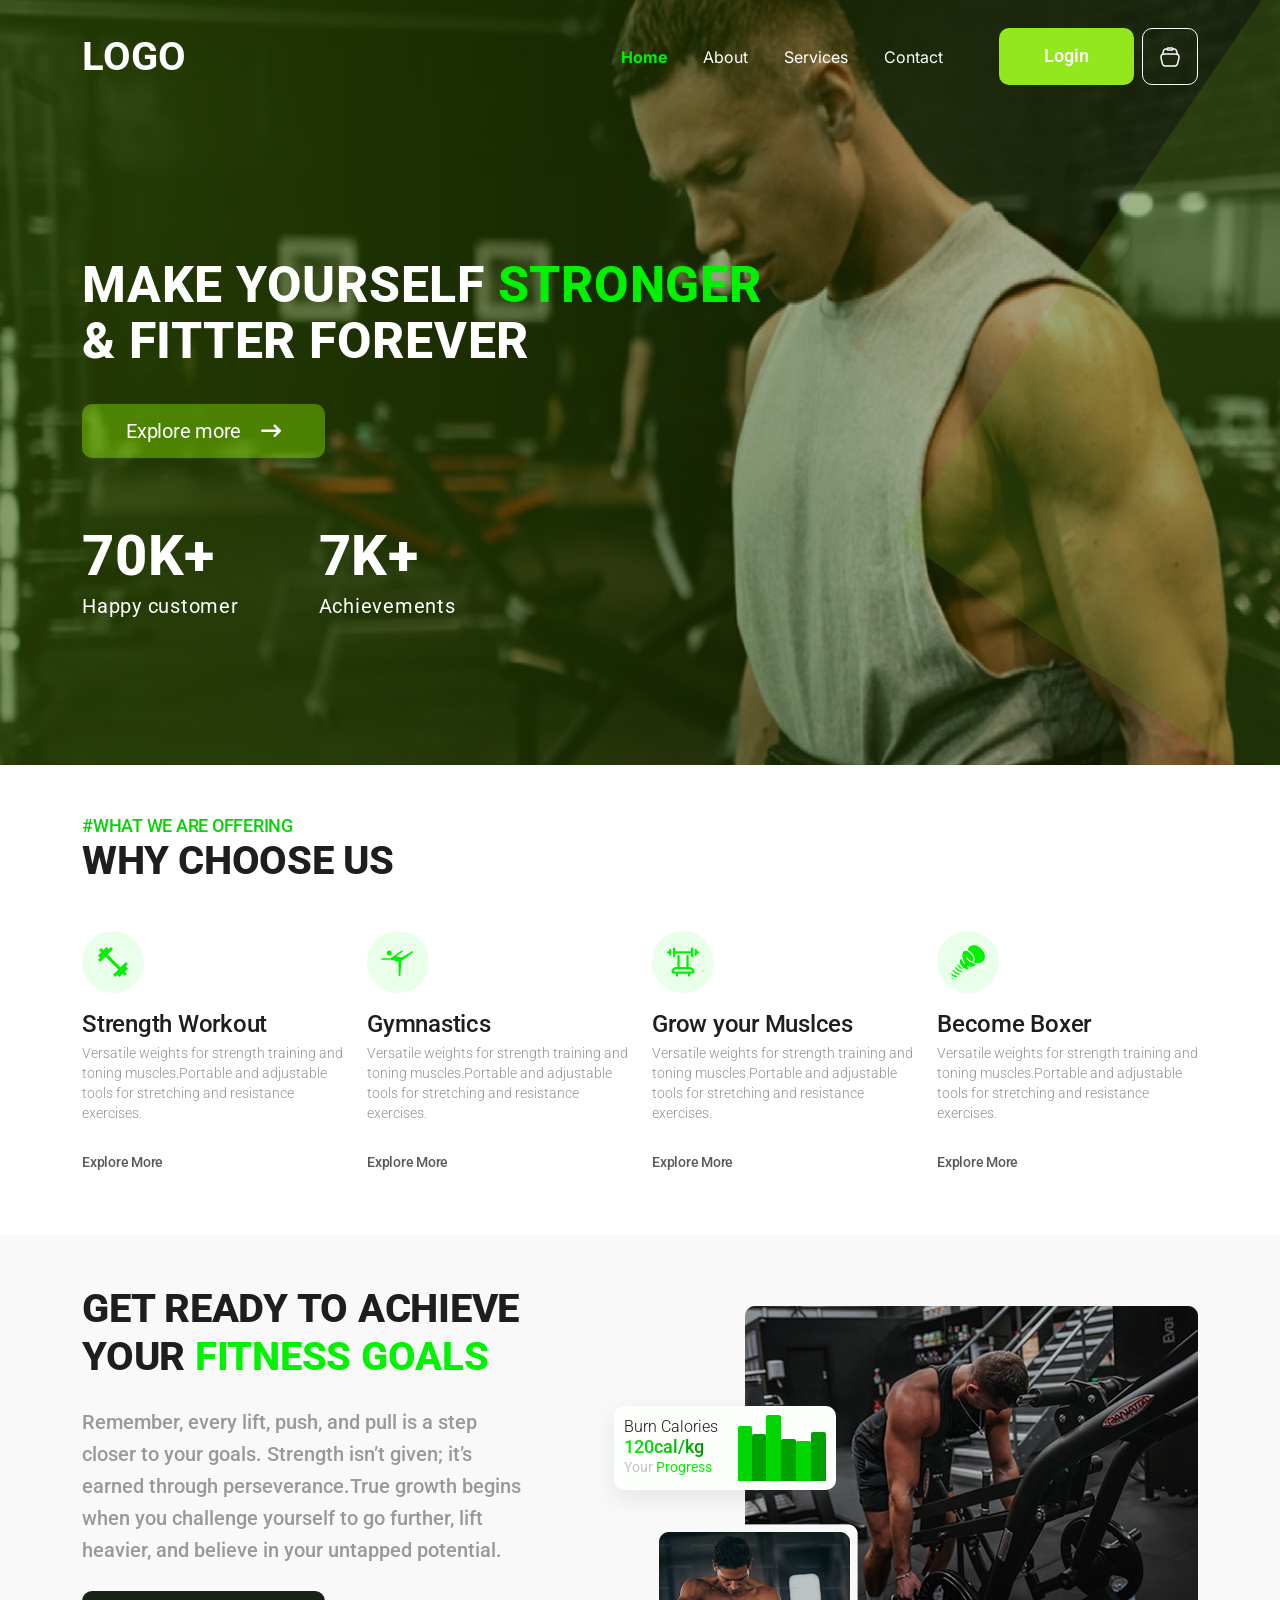
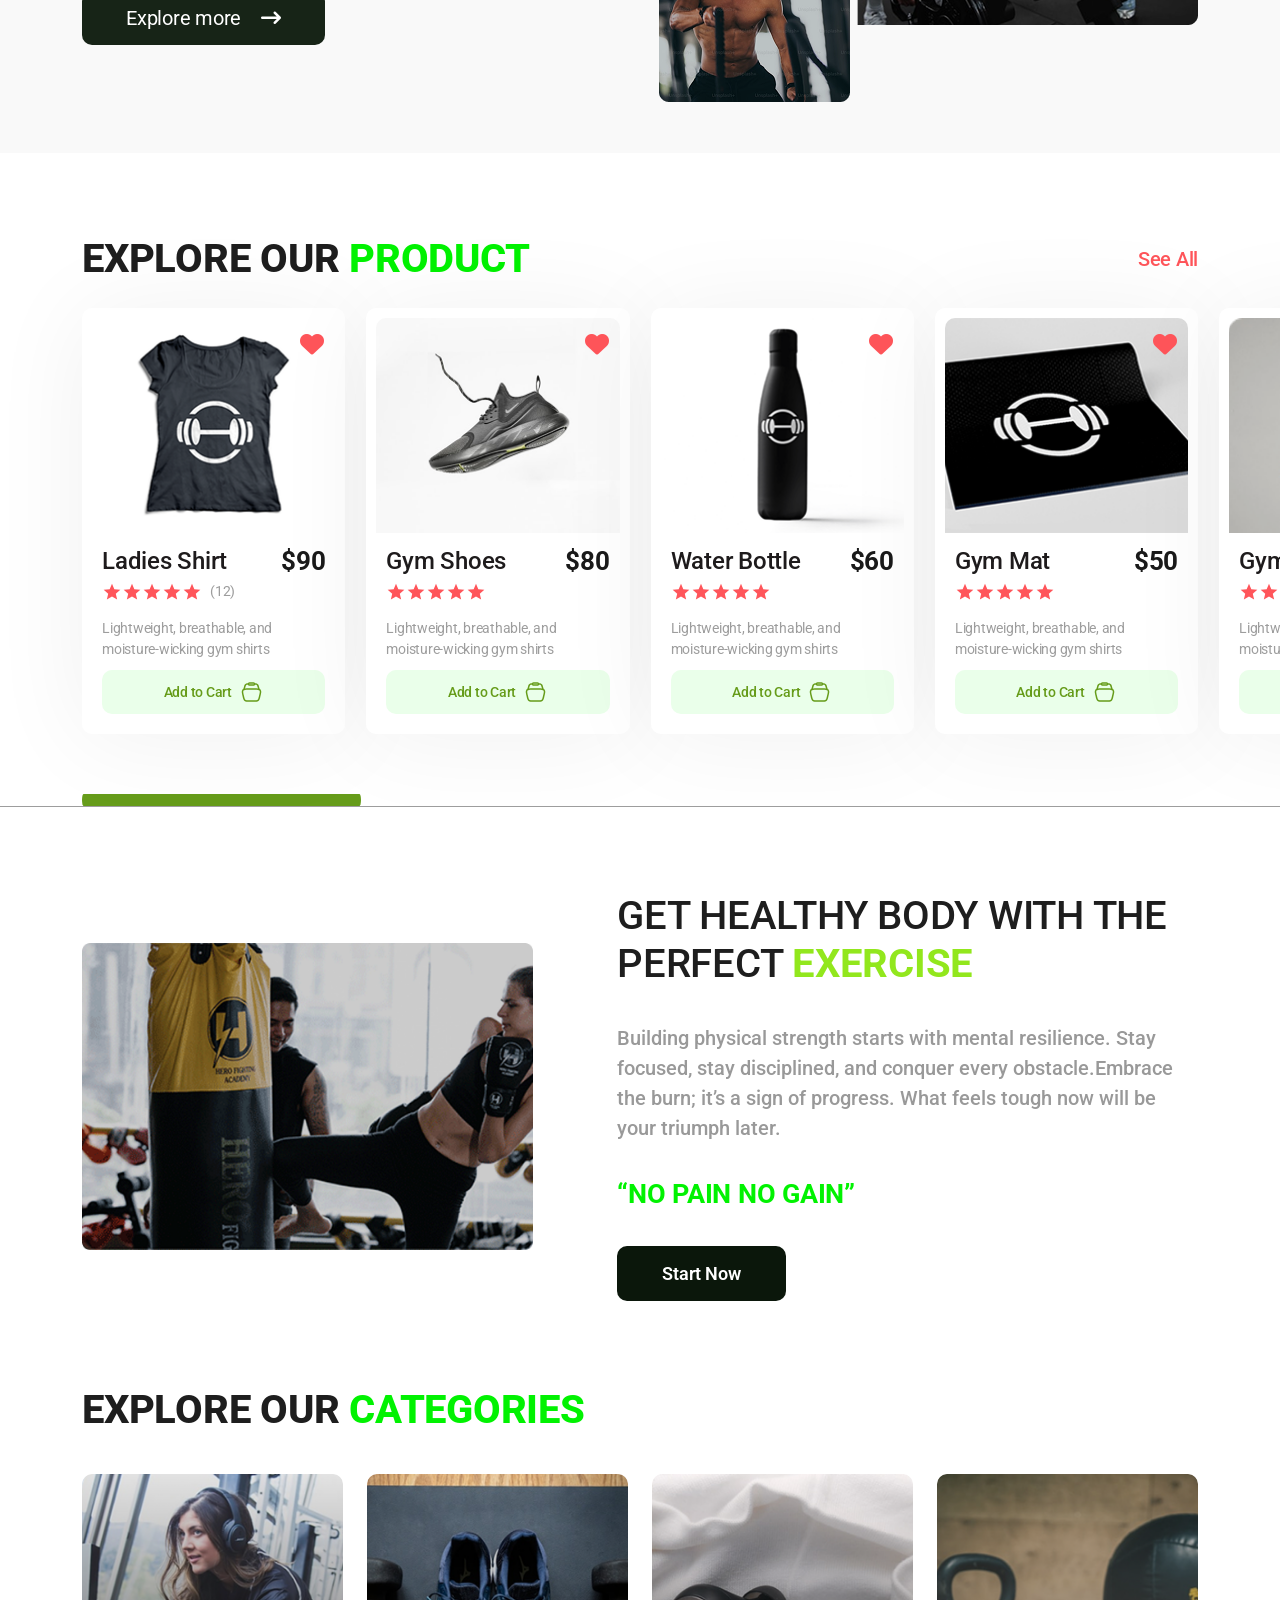
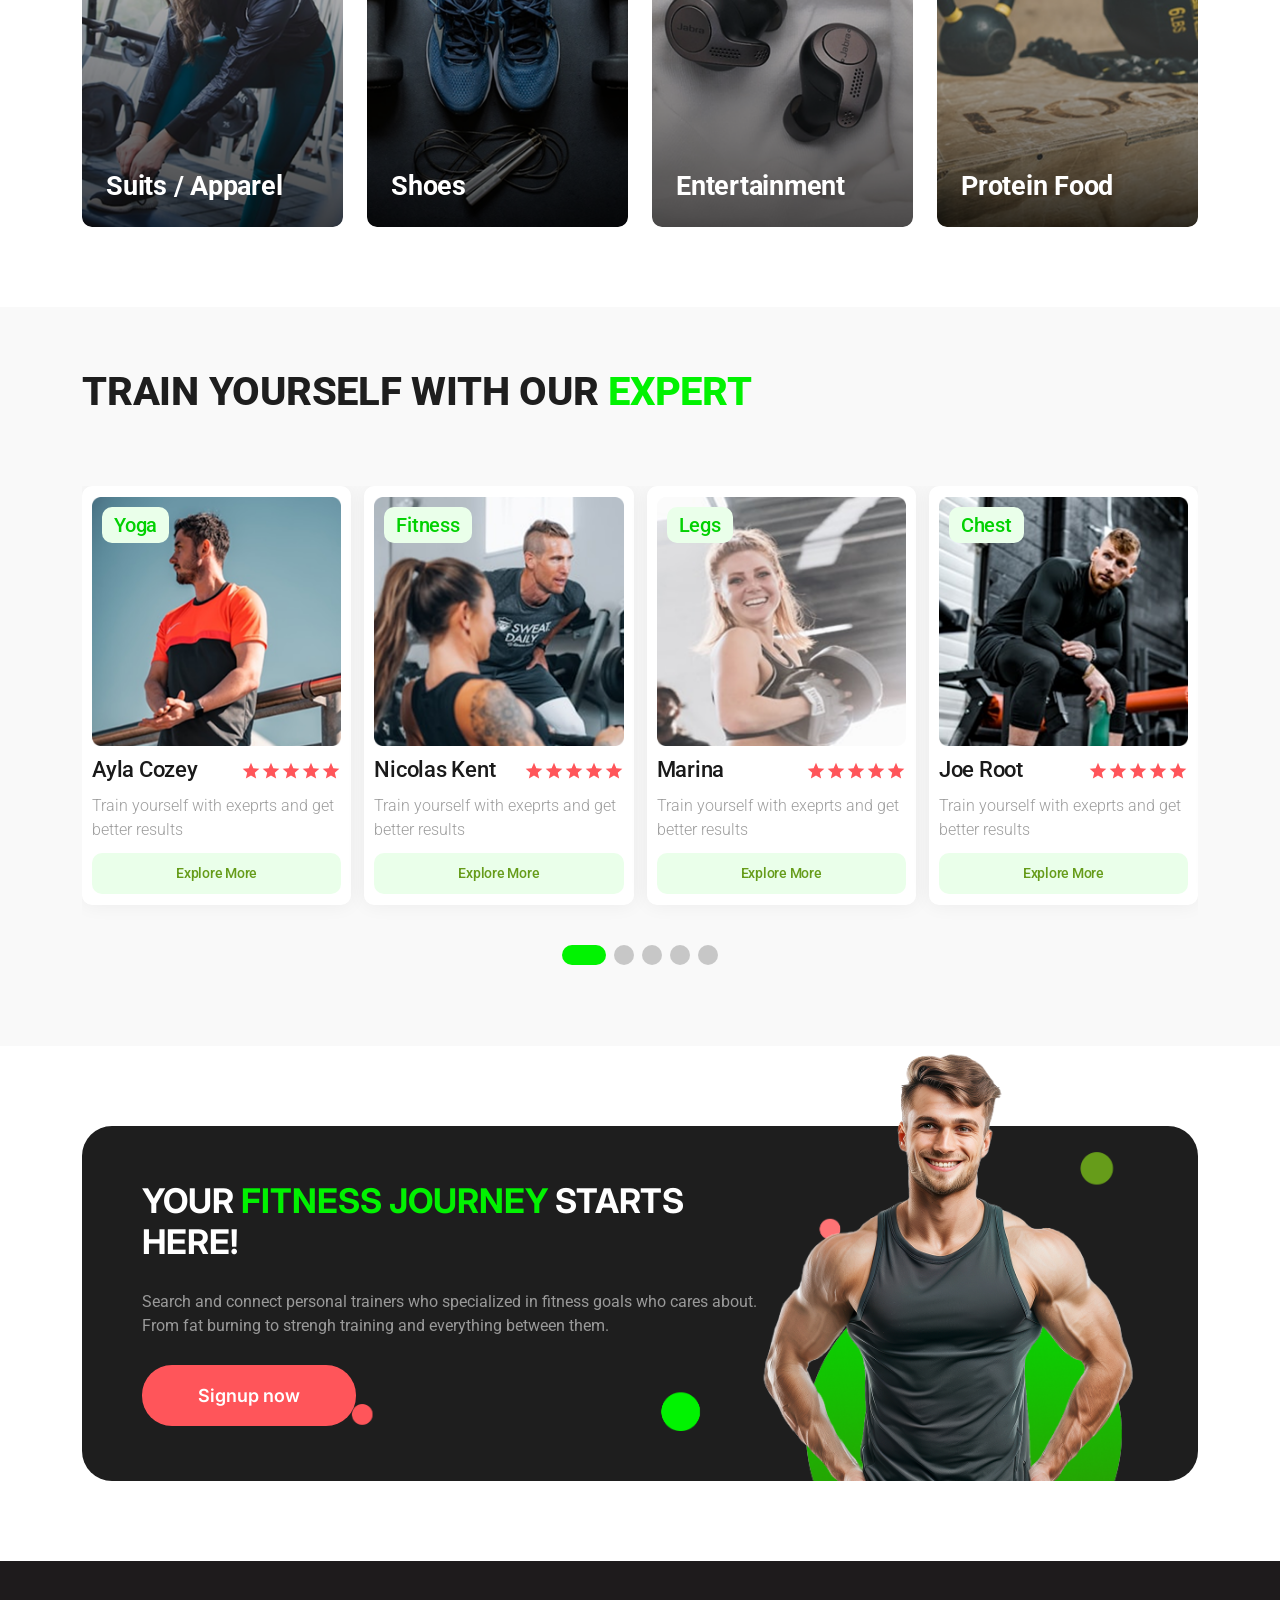
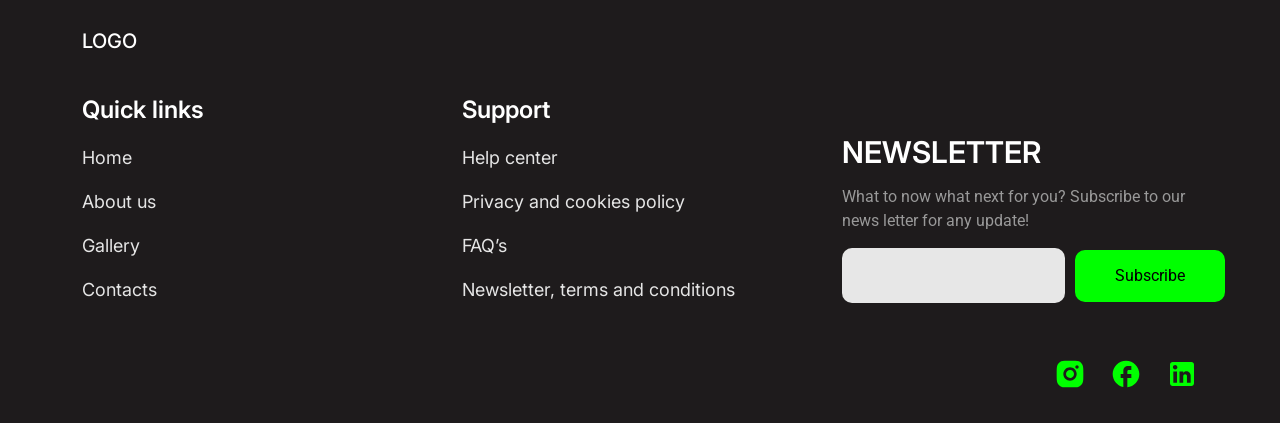
==== index.html @ e29ead67 "Add Project" ====
<!DOCTYPE html>
<html lang="en-US">
    <head>
        <!-- Meta setup -->
        <meta charset="UTF-8">
        <meta http-equiv="X-UA-Compatible" content="IE=edge">
        <meta name="viewport" content="width=device-width, initial-scale=1, shrink-to-fit=no">
        <meta name="keywords" content="">
        <meta name="decription" content="">

        <!-- Title -->
        <title>Welcome</title>

        <!-- Fav Icon -->
        <link rel="icon" href="images/favicon.ico">

        <!-- Include Bootstrap -->
        <link rel="stylesheet" href="css/bootstrap.css">

        <!-- fontawsome css file  -->
        <link rel="stylesheet" href="css/all.min.css">

        <!-- slider css file  -->

        <link rel="stylesheet" href="css/swiper-bundle.min.css">

        <!-- Main StyleSheet -->
        <link rel="stylesheet" href="css/style.css">

        <!-- Responsive CSS -->
        <link rel="stylesheet" href="css/responsive.css">
    </head>
    <body>
        <!--[if lte IE 9]>
            <p class="browserupgrade">You are using an <strong>outdated</strong> browser. Please <a href="https://browsehappy.com/">upgrade your browser</a> to improve your experience and security.</p>
        <![endif]-->

        <!-- header area start hare  -->

        <header class="site-header">
            <!-- navbar style start hare  -->

            <nav class="navbar navbar-expand-lg">
                <div class="container">
                    <a class="navbar-brand" href="#">LOGO</a>
                    <button class="navbar-toggler-btn d-lg-none" type="button" data-bs-toggle="offcanvas" data-bs-target="#offcanvasNav">
                        <svg xmlns="http://www.w3.org/2000/svg" width="24" height="24" viewBox="0 0 24 24" fill="none">
                            <path
                                d="M4 18H20C20.55 18 21 17.55 21 17C21 16.45 20.55 16 20 16H4C3.45 16 3 16.45 3 17C3 17.55 3.45 18 4 18ZM4 13H20C20.55 13 21 12.55 21 12C21 11.45 20.55 11 20 11H4C3.45 11 3 11.45 3 12C3 12.55 3.45 13 4 13ZM3 7C3 7.55 3.45 8 4 8H20C20.55 8 21 7.55 21 7C21 6.45 20.55 6 20 6H4C3.45 6 3 6.45 3 7Z"
                                fill="white"
                            />
                        </svg>
                    </button>

                    <div class="offcanvas offcanvas-start ms-auto" tabindex="-1" id="offcanvasNav">
                        <div class="offcanvas-header">
                            <h5 class="offcanvas-title">LOGO</h5>
                            <button type="button" class="nav-btn-close" data-bs-dismiss="offcanvas">
                                <i class="fa-solid fa-xmark"></i>
                            </button>
                        </div>
                        <div class="offcanvas-body ms-lg-auto me-lg-5">
                            <ul class="navbar-nav">
                                <li class="nav-item"><a class="nav-link active" href="#">Home</a></li>
                                <li class="nav-item"><a class="nav-link" href="#">About</a></li>
                                <li class="nav-item"><a class="nav-link" href="#">Services</a></li>
                                <li class="nav-item"><a class="nav-link" href="#">Contact</a></li>
                            </ul>
                            <div class="d-lg-none mt-3">
                                <button class="action-btn bg-color-secondery">Login</button>
                                <button class="cart-btn"><img src="images/solar_cart-outline.svg" alt="" /></button>
                            </div>
                        </div>
                    </div>

                    <div class="d-none d-lg-flex gap-2">
                        <button class="action-btn bg-color-secondery">Login</button>
                        <button class="cart-btn"><img src="images/solar_cart-outline.svg" alt="" /></button>
                    </div>
                </div>
            </nav>
        </header>

        <!-- site header end hare  -->
        <!-- home hero start hare  -->

        <section class="home-hero-section">
            <div class="container">
                <div class="hero-wrapper">
                    <div class="hero-title">
                        <h2>make yourself <span>stronger</span> & fitter forever</h2>
                    </div>
                    <a class="hero-action-btn" href="#">
                        <span>Explore more</span>
                        <i class="fa-solid fa-arrow-right-long"></i>
                    </a>
                    <div class="our-achieve">
                        <div class="happy-customer">
                            <h2>70k+</h2>
                            <p>Happy customer</p>
                        </div>
                        <div class="achievment">
                            <h2>7k+</h2>
                            <p>Achievements</p>
                        </div>
                    </div>
                </div>
            </div>
        </section>

        <!-- home hero section end hare  -->
        <!-- why choose us section start hare  -->

        <section class="why-choose-us">
            <div class="container">
                <div class="why-choose-wrapper">
                    <div class="section-top">
                        <h4>#WHAT WE ARE OFFERING</h4>
                        <h2>WHY CHOOSE US</h2>
                    </div>
                    <div class="offering-list">
                        <div class="row">
                            <div class="col-lg-3 col-6">
                                <div class="offer-card">
                                    <div class="offer-icon">
                                        <img src="images/mdi_gym.svg" alt="" />
                                    </div>
                                    <div class="offering-info">
                                        <h4>Strength Workout</h4>
                                        <p>Versatile weights for strength training and toning muscles.Portable and adjustable tools for stretching and resistance exercises.</p>
                                    </div>
                                    <a class="explore-more" href="#">Explore More</a>
                                </div>
                            </div>
                            <div class="col-lg-3 col-6">
                                <div class="offer-card">
                                    <div class="offer-icon">
                                        <img src="images/material-symbols-light_sports-gymnastics-rounded.svg" alt="" />
                                    </div>
                                    <div class="offering-info">
                                        <h4>Gymnastics</h4>
                                        <p>Versatile weights for strength training and toning muscles.Portable and adjustable tools for stretching and resistance exercises.</p>
                                    </div>
                                    <a class="explore-more" href="#">Explore More</a>
                                </div>
                            </div>
                            <div class="col-lg-3 col-6 mt-4 mt-lg-0">
                                <div class="offer-card">
                                    <div class="offer-icon">
                                        <img src="images/hugeicons_equipment-gym-03.svg" alt="" />
                                    </div>
                                    <div class="offering-info">
                                        <h4>Grow your Muslces</h4>
                                        <p>Versatile weights for strength training and toning muscles.Portable and adjustable tools for stretching and resistance exercises.</p>
                                    </div>
                                    <a class="explore-more" href="#">Explore More</a>
                                </div>
                            </div>

                            <div class="col-lg-3 col-6 mt-4 mt-lg-0">
                                <div class="offer-card">
                                    <div class="offer-icon">
                                        <img src="images/game-icons_boxing-glove-surprise.svg" alt="" />
                                    </div>
                                    <div class="offering-info">
                                        <h4>Become Boxer</h4>
                                        <p>Versatile weights for strength training and toning muscles.Portable and adjustable tools for stretching and resistance exercises.</p>
                                    </div>
                                    <a class="explore-more" href="#">Explore More</a>
                                </div>
                            </div>
                        </div>
                    </div>
                </div>
            </div>
        </section>

        <!-- why choos us secton end hare  -->
        <!-- fitness goal section start hare  -->

        <section class="fitness-goal-section">
            <div class="container">
                <div class="fitness-goal-wrapper">
                    <div class="row align-items-center">
                        <div class="col-lg-5">
                            <div class="fitness-left-card">
                                <div class="section-top">
                                    <h2>GET READY TO ACHIEVE YOUR <span>FITNESS GOALS</span></h2>
                                </div>
                                <div class="fitness-goal-text">
                                    <p>
                                        Remember, every lift, push, and pull is a step closer to your goals. Strength isn’t given; it’s earned through perseverance.True growth begins when you challenge yourself to go further, lift heavier,
                                        and believe in your untapped potential.
                                    </p>
                                </div>
                                <a class="explore-btn" href="#">
                                    <span>Explore more</span>
                                    <i class="fa-solid fa-arrow-right-long"></i>
                                </a>
                            </div>
                        </div>
                        <div class="col-lg-7 mt-4 mt-md-5 mt-lg-0">
                            <div class="fitness-right-card text-end">
                                <img class="fitness-first-img" src="images/fitness-goal-img-1.png" alt="" />
                                <img class="left-btm-img" src="images/fitness-goal-img-2.png" alt="" />

                                <div class="fitness-right-cnt">
                                    <div class="fitness-info">
                                        <h4>Burn Calories</h4>
                                        <h2>120cal/kg</h2>
                                        <p>Your <span>Progress</span></p>
                                    </div>
                                    <img src="images/bar-line.svg" alt="" />
                                </div>
                            </div>
                        </div>
                    </div>
                </div>
            </div>
        </section>

        <!-- fitness goal section end hare  -->
        <!-- explore product section start hare  -->

        <section class="explore-product-section overflow-hidden">
            <div class="container">
                <div class="explore-product-wrapper">
                    <div class="explore-top d-flex align-items-center justify-content-between">
                        <div class="section-top">
                            <h2>explore our <span>product</span></h2>
                        </div>
                        <a href="#">See All</a>
                    </div>
                    <div class="explore-product-box">
                        <div class="product-slider">
                            <div class="swiper-wrapper">
                                <div class="swiper-slide">
                                    <div class="product-card">
                                        <div class="add-favorite">
                                            <button class="favorite"><i class="fa-solid fa-heart"></i></button>
                                        </div>
                                        <div class="product-thabmail">
                                            <a href="#"><img src="images/product-thmb1.png" alt="" /></a>
                                        </div>
                                        <div class="product-info">
                                            <div class="product-title-price d-flex align-items-center justify-content-between">
                                                <a href="#">Ladies Shirt</a>
                                                <h2>$90</h2>
                                            </div>
                                            <div class="product-rating d-flex align-items-center gap-2">
                                                <ul>
                                                    <li><img src="images/material-symbols_star.svg" alt="" /></li>
                                                    <li><img src="images/material-symbols_star.svg" alt="" /></li>
                                                    <li><img src="images/material-symbols_star.svg" alt="" /></li>
                                                    <li><img src="images/material-symbols_star.svg" alt="" /></li>
                                                    <li><img src="images/material-symbols_star.svg" alt="" /></li>
                                                </ul>
                                                <p>(12)</p>
                                            </div>
                                            <div class="product-details">
                                                <p>Lightweight, breathable, and moisture-wicking gym shirts</p>
                                            </div>
                                            <div class="add-to-cart-btn">
                                                <button>
                                                    <span>Add to Cart</span>
                                                    <svg xmlns="http://www.w3.org/2000/svg" width="25" height="24" viewBox="0 0 25 24" fill="none">
                                                        <path
                                                            fill-rule="evenodd"
                                                            clip-rule="evenodd"
                                                            d="M8.91801 3.25C9.19801 2.66 9.80101 2.25 10.5 2.25H14.5C15.198 2.25 15.801 2.66 16.082 3.25C16.765 3.256 17.298 3.287 17.774 3.473C18.3422 3.69527 18.8364 4.07301 19.2 4.563C19.567 5.056 19.739 5.69 19.976 6.561L20.013 6.697L20.603 8.864C20.9964 9.06248 21.3412 9.34518 21.613 9.692C22.235 10.489 22.345 11.438 22.235 12.526C22.127 13.582 21.795 14.912 21.379 16.577L21.352 16.682C21.089 17.735 20.875 18.59 20.622 19.257C20.356 19.953 20.02 20.523 19.465 20.956C18.911 21.389 18.276 21.576 17.537 21.666C16.828 21.75 15.947 21.75 14.862 21.75H10.138C9.05301 21.75 8.17101 21.75 7.46301 21.665C6.72301 21.577 6.08901 21.389 5.53401 20.955C4.98001 20.523 4.64401 19.953 4.37801 19.257C4.12401 18.59 3.91101 17.735 3.64801 16.682L3.62101 16.577C3.20501 14.912 2.87201 13.582 2.76501 12.527C2.65501 11.437 2.76501 10.489 3.38601 9.692C3.66901 9.33 4.00801 9.062 4.39601 8.864L4.98601 6.697L5.02401 6.561C5.26101 5.69 5.43301 5.056 5.80001 4.562C6.16373 4.07238 6.6579 3.695 7.22601 3.473C7.70201 3.287 8.23401 3.255 8.91801 3.25ZM8.91901 4.753C8.25701 4.76 7.99201 4.785 7.77201 4.871C7.46597 4.99068 7.19982 5.19411 7.00401 5.458C6.82801 5.695 6.72401 6.026 6.43401 7.093L6.08001 8.389C7.11801 8.25 8.45801 8.25 10.122 8.25H14.877C16.542 8.25 17.882 8.25 18.919 8.389L18.566 7.092C18.275 6.025 18.172 5.694 17.996 5.457C17.8002 5.19311 17.534 4.98968 17.228 4.87C17.008 4.784 16.742 4.759 16.08 4.752C15.9379 5.05066 15.714 5.30293 15.4344 5.47956C15.1547 5.6562 14.8308 5.74996 14.5 5.75H10.5C10.1693 5.74996 9.84528 5.6562 9.56564 5.47956C9.286 5.30293 9.06214 5.05066 8.92001 4.752M10.5 3.75C10.4337 3.75 10.3701 3.77634 10.3232 3.82322C10.2763 3.87011 10.25 3.9337 10.25 4C10.25 4.0663 10.2763 4.12989 10.3232 4.17678C10.3701 4.22366 10.4337 4.25 10.5 4.25H14.5C14.5663 4.25 14.6299 4.22366 14.6768 4.17678C14.7237 4.12989 14.75 4.0663 14.75 4C14.75 3.9337 14.7237 3.87011 14.6768 3.82322C14.6299 3.77634 14.5663 3.75 14.5 3.75H10.5ZM6.20001 9.886C5.29001 10.018 4.84901 10.258 4.57001 10.616C4.29001 10.973 4.16501 11.458 4.25801 12.374C4.35301 13.31 4.65801 14.534 5.09201 16.274C5.37001 17.382 5.56201 18.15 5.78201 18.724C5.99201 19.278 6.19901 19.571 6.45901 19.774C6.71801 19.976 7.05201 20.105 7.64201 20.176C8.25201 20.249 9.04201 20.25 10.186 20.25H14.816C15.959 20.25 16.751 20.249 17.36 20.176C17.95 20.106 18.284 19.976 18.543 19.774C18.803 19.571 19.009 19.278 19.221 18.724C19.439 18.15 19.632 17.382 19.909 16.274C20.344 14.534 20.649 13.31 20.743 12.374C20.837 11.458 20.711 10.972 20.432 10.615C20.153 10.258 19.712 10.018 18.801 9.886C17.871 9.752 16.609 9.75 14.816 9.75H10.186C8.39301 9.75 7.13101 9.752 6.20101 9.886"
                                                            fill="#669C1A"
                                                        />
                                                    </svg>
                                                </button>
                                            </div>
                                        </div>
                                    </div>

                                    <!-- for mobile  -->

                                    <div class="product-card d-md-none mt-4">
                                        <div class="add-favorite">
                                            <button class="favorite"><i class="fa-solid fa-heart"></i></button>
                                        </div>
                                        <div class="product-thabmail">
                                            <a href="#"><img src="images/product-thmb4.png" alt="" /></a>
                                        </div>
                                        <div class="product-info">
                                            <div class="product-title-price d-flex align-items-center justify-content-between">
                                                <a href="#">Gym Mat</a>
                                                <h2>$50</h2>
                                            </div>
                                            <div class="product-rating d-flex align-items-center gap-2">
                                                <ul>
                                                    <li><img src="images/material-symbols_star.svg" alt="" /></li>
                                                    <li><img src="images/material-symbols_star.svg" alt="" /></li>
                                                    <li><img src="images/material-symbols_star.svg" alt="" /></li>
                                                    <li><img src="images/material-symbols_star.svg" alt="" /></li>
                                                    <li><img src="images/material-symbols_star.svg" alt="" /></li>
                                                </ul>
                                            </div>
                                            <div class="product-details">
                                                <p>Lightweight, breathable, and moisture-wicking gym shirts</p>
                                            </div>
                                            <div class="add-to-cart-btn">
                                                <button>
                                                    <span>Add to Cart</span>
                                                    <svg xmlns="http://www.w3.org/2000/svg" width="25" height="24" viewBox="0 0 25 24" fill="none">
                                                        <path
                                                            fill-rule="evenodd"
                                                            clip-rule="evenodd"
                                                            d="M8.91801 3.25C9.19801 2.66 9.80101 2.25 10.5 2.25H14.5C15.198 2.25 15.801 2.66 16.082 3.25C16.765 3.256 17.298 3.287 17.774 3.473C18.3422 3.69527 18.8364 4.07301 19.2 4.563C19.567 5.056 19.739 5.69 19.976 6.561L20.013 6.697L20.603 8.864C20.9964 9.06248 21.3412 9.34518 21.613 9.692C22.235 10.489 22.345 11.438 22.235 12.526C22.127 13.582 21.795 14.912 21.379 16.577L21.352 16.682C21.089 17.735 20.875 18.59 20.622 19.257C20.356 19.953 20.02 20.523 19.465 20.956C18.911 21.389 18.276 21.576 17.537 21.666C16.828 21.75 15.947 21.75 14.862 21.75H10.138C9.05301 21.75 8.17101 21.75 7.46301 21.665C6.72301 21.577 6.08901 21.389 5.53401 20.955C4.98001 20.523 4.64401 19.953 4.37801 19.257C4.12401 18.59 3.91101 17.735 3.64801 16.682L3.62101 16.577C3.20501 14.912 2.87201 13.582 2.76501 12.527C2.65501 11.437 2.76501 10.489 3.38601 9.692C3.66901 9.33 4.00801 9.062 4.39601 8.864L4.98601 6.697L5.02401 6.561C5.26101 5.69 5.43301 5.056 5.80001 4.562C6.16373 4.07238 6.6579 3.695 7.22601 3.473C7.70201 3.287 8.23401 3.255 8.91801 3.25ZM8.91901 4.753C8.25701 4.76 7.99201 4.785 7.77201 4.871C7.46597 4.99068 7.19982 5.19411 7.00401 5.458C6.82801 5.695 6.72401 6.026 6.43401 7.093L6.08001 8.389C7.11801 8.25 8.45801 8.25 10.122 8.25H14.877C16.542 8.25 17.882 8.25 18.919 8.389L18.566 7.092C18.275 6.025 18.172 5.694 17.996 5.457C17.8002 5.19311 17.534 4.98968 17.228 4.87C17.008 4.784 16.742 4.759 16.08 4.752C15.9379 5.05066 15.714 5.30293 15.4344 5.47956C15.1547 5.6562 14.8308 5.74996 14.5 5.75H10.5C10.1693 5.74996 9.84528 5.6562 9.56564 5.47956C9.286 5.30293 9.06214 5.05066 8.92001 4.752M10.5 3.75C10.4337 3.75 10.3701 3.77634 10.3232 3.82322C10.2763 3.87011 10.25 3.9337 10.25 4C10.25 4.0663 10.2763 4.12989 10.3232 4.17678C10.3701 4.22366 10.4337 4.25 10.5 4.25H14.5C14.5663 4.25 14.6299 4.22366 14.6768 4.17678C14.7237 4.12989 14.75 4.0663 14.75 4C14.75 3.9337 14.7237 3.87011 14.6768 3.82322C14.6299 3.77634 14.5663 3.75 14.5 3.75H10.5ZM6.20001 9.886C5.29001 10.018 4.84901 10.258 4.57001 10.616C4.29001 10.973 4.16501 11.458 4.25801 12.374C4.35301 13.31 4.65801 14.534 5.09201 16.274C5.37001 17.382 5.56201 18.15 5.78201 18.724C5.99201 19.278 6.19901 19.571 6.45901 19.774C6.71801 19.976 7.05201 20.105 7.64201 20.176C8.25201 20.249 9.04201 20.25 10.186 20.25H14.816C15.959 20.25 16.751 20.249 17.36 20.176C17.95 20.106 18.284 19.976 18.543 19.774C18.803 19.571 19.009 19.278 19.221 18.724C19.439 18.15 19.632 17.382 19.909 16.274C20.344 14.534 20.649 13.31 20.743 12.374C20.837 11.458 20.711 10.972 20.432 10.615C20.153 10.258 19.712 10.018 18.801 9.886C17.871 9.752 16.609 9.75 14.816 9.75H10.186C8.39301 9.75 7.13101 9.752 6.20101 9.886"
                                                            fill="#669C1A"
                                                        />
                                                    </svg>
                                                </button>
                                            </div>
                                        </div>
                                    </div>
                                </div>

                                <!-- slide items 2  -->

                                <div class="swiper-slide">
                                    <div class="product-card">
                                        <div class="add-favorite">
                                            <button class="favorite"><i class="fa-solid fa-heart"></i></button>
                                        </div>
                                        <div class="product-thabmail">
                                            <a href="#"><img src="images/product-thmb2.png" alt="" /></a>
                                        </div>
                                        <div class="product-info">
                                            <div class="product-title-price d-flex align-items-center justify-content-between">
                                                <a href="#">Gym Shoes</a>
                                                <h2>$80</h2>
                                            </div>
                                            <div class="product-rating d-flex align-items-center gap-2">
                                                <ul>
                                                    <li><img src="images/material-symbols_star.svg" alt="" /></li>
                                                    <li><img src="images/material-symbols_star.svg" alt="" /></li>
                                                    <li><img src="images/material-symbols_star.svg" alt="" /></li>
                                                    <li><img src="images/material-symbols_star.svg" alt="" /></li>
                                                    <li><img src="images/material-symbols_star.svg" alt="" /></li>
                                                </ul>
                                            </div>
                                            <div class="product-details">
                                                <p>Lightweight, breathable, and moisture-wicking gym shirts</p>
                                            </div>
                                            <div class="add-to-cart-btn">
                                                <button>
                                                    <span>Add to Cart</span>
                                                    <svg xmlns="http://www.w3.org/2000/svg" width="25" height="24" viewBox="0 0 25 24" fill="none">
                                                        <path
                                                            fill-rule="evenodd"
                                                            clip-rule="evenodd"
                                                            d="M8.91801 3.25C9.19801 2.66 9.80101 2.25 10.5 2.25H14.5C15.198 2.25 15.801 2.66 16.082 3.25C16.765 3.256 17.298 3.287 17.774 3.473C18.3422 3.69527 18.8364 4.07301 19.2 4.563C19.567 5.056 19.739 5.69 19.976 6.561L20.013 6.697L20.603 8.864C20.9964 9.06248 21.3412 9.34518 21.613 9.692C22.235 10.489 22.345 11.438 22.235 12.526C22.127 13.582 21.795 14.912 21.379 16.577L21.352 16.682C21.089 17.735 20.875 18.59 20.622 19.257C20.356 19.953 20.02 20.523 19.465 20.956C18.911 21.389 18.276 21.576 17.537 21.666C16.828 21.75 15.947 21.75 14.862 21.75H10.138C9.05301 21.75 8.17101 21.75 7.46301 21.665C6.72301 21.577 6.08901 21.389 5.53401 20.955C4.98001 20.523 4.64401 19.953 4.37801 19.257C4.12401 18.59 3.91101 17.735 3.64801 16.682L3.62101 16.577C3.20501 14.912 2.87201 13.582 2.76501 12.527C2.65501 11.437 2.76501 10.489 3.38601 9.692C3.66901 9.33 4.00801 9.062 4.39601 8.864L4.98601 6.697L5.02401 6.561C5.26101 5.69 5.43301 5.056 5.80001 4.562C6.16373 4.07238 6.6579 3.695 7.22601 3.473C7.70201 3.287 8.23401 3.255 8.91801 3.25ZM8.91901 4.753C8.25701 4.76 7.99201 4.785 7.77201 4.871C7.46597 4.99068 7.19982 5.19411 7.00401 5.458C6.82801 5.695 6.72401 6.026 6.43401 7.093L6.08001 8.389C7.11801 8.25 8.45801 8.25 10.122 8.25H14.877C16.542 8.25 17.882 8.25 18.919 8.389L18.566 7.092C18.275 6.025 18.172 5.694 17.996 5.457C17.8002 5.19311 17.534 4.98968 17.228 4.87C17.008 4.784 16.742 4.759 16.08 4.752C15.9379 5.05066 15.714 5.30293 15.4344 5.47956C15.1547 5.6562 14.8308 5.74996 14.5 5.75H10.5C10.1693 5.74996 9.84528 5.6562 9.56564 5.47956C9.286 5.30293 9.06214 5.05066 8.92001 4.752M10.5 3.75C10.4337 3.75 10.3701 3.77634 10.3232 3.82322C10.2763 3.87011 10.25 3.9337 10.25 4C10.25 4.0663 10.2763 4.12989 10.3232 4.17678C10.3701 4.22366 10.4337 4.25 10.5 4.25H14.5C14.5663 4.25 14.6299 4.22366 14.6768 4.17678C14.7237 4.12989 14.75 4.0663 14.75 4C14.75 3.9337 14.7237 3.87011 14.6768 3.82322C14.6299 3.77634 14.5663 3.75 14.5 3.75H10.5ZM6.20001 9.886C5.29001 10.018 4.84901 10.258 4.57001 10.616C4.29001 10.973 4.16501 11.458 4.25801 12.374C4.35301 13.31 4.65801 14.534 5.09201 16.274C5.37001 17.382 5.56201 18.15 5.78201 18.724C5.99201 19.278 6.19901 19.571 6.45901 19.774C6.71801 19.976 7.05201 20.105 7.64201 20.176C8.25201 20.249 9.04201 20.25 10.186 20.25H14.816C15.959 20.25 16.751 20.249 17.36 20.176C17.95 20.106 18.284 19.976 18.543 19.774C18.803 19.571 19.009 19.278 19.221 18.724C19.439 18.15 19.632 17.382 19.909 16.274C20.344 14.534 20.649 13.31 20.743 12.374C20.837 11.458 20.711 10.972 20.432 10.615C20.153 10.258 19.712 10.018 18.801 9.886C17.871 9.752 16.609 9.75 14.816 9.75H10.186C8.39301 9.75 7.13101 9.752 6.20101 9.886"
                                                            fill="#669C1A"
                                                        />
                                                    </svg>
                                                </button>
                                            </div>
                                        </div>
                                    </div>

                                    <!-- for mobile  -->

                                    <div class="product-card d-md-none mt-4">
                                        <div class="add-favorite">
                                            <button class="favorite"><i class="fa-solid fa-heart"></i></button>
                                        </div>
                                        <div class="product-thabmail">
                                            <a href="#"><img src="images/product-thmb3.png" alt="" /></a>
                                        </div>
                                        <div class="product-info">
                                            <div class="product-title-price d-flex align-items-center justify-content-between">
                                                <a href="#">Water Bottle</a>
                                                <h2>$60</h2>
                                            </div>
                                            <div class="product-rating d-flex align-items-center gap-2">
                                                <ul>
                                                    <li><img src="images/material-symbols_star.svg" alt="" /></li>
                                                    <li><img src="images/material-symbols_star.svg" alt="" /></li>
                                                    <li><img src="images/material-symbols_star.svg" alt="" /></li>
                                                    <li><img src="images/material-symbols_star.svg" alt="" /></li>
                                                    <li><img src="images/material-symbols_star.svg" alt="" /></li>
                                                </ul>
                                            </div>
                                            <div class="product-details">
                                                <p>Lightweight, breathable, and moisture-wicking gym shirts</p>
                                            </div>
                                            <div class="add-to-cart-btn">
                                                <button>
                                                    <span>Add to Cart</span>
                                                    <svg xmlns="http://www.w3.org/2000/svg" width="25" height="24" viewBox="0 0 25 24" fill="none">
                                                        <path
                                                            fill-rule="evenodd"
                                                            clip-rule="evenodd"
                                                            d="M8.91801 3.25C9.19801 2.66 9.80101 2.25 10.5 2.25H14.5C15.198 2.25 15.801 2.66 16.082 3.25C16.765 3.256 17.298 3.287 17.774 3.473C18.3422 3.69527 18.8364 4.07301 19.2 4.563C19.567 5.056 19.739 5.69 19.976 6.561L20.013 6.697L20.603 8.864C20.9964 9.06248 21.3412 9.34518 21.613 9.692C22.235 10.489 22.345 11.438 22.235 12.526C22.127 13.582 21.795 14.912 21.379 16.577L21.352 16.682C21.089 17.735 20.875 18.59 20.622 19.257C20.356 19.953 20.02 20.523 19.465 20.956C18.911 21.389 18.276 21.576 17.537 21.666C16.828 21.75 15.947 21.75 14.862 21.75H10.138C9.05301 21.75 8.17101 21.75 7.46301 21.665C6.72301 21.577 6.08901 21.389 5.53401 20.955C4.98001 20.523 4.64401 19.953 4.37801 19.257C4.12401 18.59 3.91101 17.735 3.64801 16.682L3.62101 16.577C3.20501 14.912 2.87201 13.582 2.76501 12.527C2.65501 11.437 2.76501 10.489 3.38601 9.692C3.66901 9.33 4.00801 9.062 4.39601 8.864L4.98601 6.697L5.02401 6.561C5.26101 5.69 5.43301 5.056 5.80001 4.562C6.16373 4.07238 6.6579 3.695 7.22601 3.473C7.70201 3.287 8.23401 3.255 8.91801 3.25ZM8.91901 4.753C8.25701 4.76 7.99201 4.785 7.77201 4.871C7.46597 4.99068 7.19982 5.19411 7.00401 5.458C6.82801 5.695 6.72401 6.026 6.43401 7.093L6.08001 8.389C7.11801 8.25 8.45801 8.25 10.122 8.25H14.877C16.542 8.25 17.882 8.25 18.919 8.389L18.566 7.092C18.275 6.025 18.172 5.694 17.996 5.457C17.8002 5.19311 17.534 4.98968 17.228 4.87C17.008 4.784 16.742 4.759 16.08 4.752C15.9379 5.05066 15.714 5.30293 15.4344 5.47956C15.1547 5.6562 14.8308 5.74996 14.5 5.75H10.5C10.1693 5.74996 9.84528 5.6562 9.56564 5.47956C9.286 5.30293 9.06214 5.05066 8.92001 4.752M10.5 3.75C10.4337 3.75 10.3701 3.77634 10.3232 3.82322C10.2763 3.87011 10.25 3.9337 10.25 4C10.25 4.0663 10.2763 4.12989 10.3232 4.17678C10.3701 4.22366 10.4337 4.25 10.5 4.25H14.5C14.5663 4.25 14.6299 4.22366 14.6768 4.17678C14.7237 4.12989 14.75 4.0663 14.75 4C14.75 3.9337 14.7237 3.87011 14.6768 3.82322C14.6299 3.77634 14.5663 3.75 14.5 3.75H10.5ZM6.20001 9.886C5.29001 10.018 4.84901 10.258 4.57001 10.616C4.29001 10.973 4.16501 11.458 4.25801 12.374C4.35301 13.31 4.65801 14.534 5.09201 16.274C5.37001 17.382 5.56201 18.15 5.78201 18.724C5.99201 19.278 6.19901 19.571 6.45901 19.774C6.71801 19.976 7.05201 20.105 7.64201 20.176C8.25201 20.249 9.04201 20.25 10.186 20.25H14.816C15.959 20.25 16.751 20.249 17.36 20.176C17.95 20.106 18.284 19.976 18.543 19.774C18.803 19.571 19.009 19.278 19.221 18.724C19.439 18.15 19.632 17.382 19.909 16.274C20.344 14.534 20.649 13.31 20.743 12.374C20.837 11.458 20.711 10.972 20.432 10.615C20.153 10.258 19.712 10.018 18.801 9.886C17.871 9.752 16.609 9.75 14.816 9.75H10.186C8.39301 9.75 7.13101 9.752 6.20101 9.886"
                                                            fill="#669C1A"
                                                        />
                                                    </svg>
                                                </button>
                                            </div>
                                        </div>
                                    </div>
                                </div>

                                <!-- items 3  -->
                                <div class="swiper-slide">
                                    <div class="product-card">
                                        <div class="add-favorite">
                                            <button class="favorite"><i class="fa-solid fa-heart"></i></button>
                                        </div>
                                        <div class="product-thabmail">
                                            <a href="#"><img src="images/product-thmb3.png" alt="" /></a>
                                        </div>
                                        <div class="product-info">
                                            <div class="product-title-price d-flex align-items-center justify-content-between">
                                                <a href="#">Water Bottle</a>
                                                <h2>$60</h2>
                                            </div>
                                            <div class="product-rating d-flex align-items-center gap-2">
                                                <ul>
                                                    <li><img src="images/material-symbols_star.svg" alt="" /></li>
                                                    <li><img src="images/material-symbols_star.svg" alt="" /></li>
                                                    <li><img src="images/material-symbols_star.svg" alt="" /></li>
                                                    <li><img src="images/material-symbols_star.svg" alt="" /></li>
                                                    <li><img src="images/material-symbols_star.svg" alt="" /></li>
                                                </ul>
                                            </div>
                                            <div class="product-details">
                                                <p>Lightweight, breathable, and moisture-wicking gym shirts</p>
                                            </div>
                                            <div class="add-to-cart-btn">
                                                <button>
                                                    <span>Add to Cart</span>
                                                    <svg xmlns="http://www.w3.org/2000/svg" width="25" height="24" viewBox="0 0 25 24" fill="none">
                                                        <path
                                                            fill-rule="evenodd"
                                                            clip-rule="evenodd"
                                                            d="M8.91801 3.25C9.19801 2.66 9.80101 2.25 10.5 2.25H14.5C15.198 2.25 15.801 2.66 16.082 3.25C16.765 3.256 17.298 3.287 17.774 3.473C18.3422 3.69527 18.8364 4.07301 19.2 4.563C19.567 5.056 19.739 5.69 19.976 6.561L20.013 6.697L20.603 8.864C20.9964 9.06248 21.3412 9.34518 21.613 9.692C22.235 10.489 22.345 11.438 22.235 12.526C22.127 13.582 21.795 14.912 21.379 16.577L21.352 16.682C21.089 17.735 20.875 18.59 20.622 19.257C20.356 19.953 20.02 20.523 19.465 20.956C18.911 21.389 18.276 21.576 17.537 21.666C16.828 21.75 15.947 21.75 14.862 21.75H10.138C9.05301 21.75 8.17101 21.75 7.46301 21.665C6.72301 21.577 6.08901 21.389 5.53401 20.955C4.98001 20.523 4.64401 19.953 4.37801 19.257C4.12401 18.59 3.91101 17.735 3.64801 16.682L3.62101 16.577C3.20501 14.912 2.87201 13.582 2.76501 12.527C2.65501 11.437 2.76501 10.489 3.38601 9.692C3.66901 9.33 4.00801 9.062 4.39601 8.864L4.98601 6.697L5.02401 6.561C5.26101 5.69 5.43301 5.056 5.80001 4.562C6.16373 4.07238 6.6579 3.695 7.22601 3.473C7.70201 3.287 8.23401 3.255 8.91801 3.25ZM8.91901 4.753C8.25701 4.76 7.99201 4.785 7.77201 4.871C7.46597 4.99068 7.19982 5.19411 7.00401 5.458C6.82801 5.695 6.72401 6.026 6.43401 7.093L6.08001 8.389C7.11801 8.25 8.45801 8.25 10.122 8.25H14.877C16.542 8.25 17.882 8.25 18.919 8.389L18.566 7.092C18.275 6.025 18.172 5.694 17.996 5.457C17.8002 5.19311 17.534 4.98968 17.228 4.87C17.008 4.784 16.742 4.759 16.08 4.752C15.9379 5.05066 15.714 5.30293 15.4344 5.47956C15.1547 5.6562 14.8308 5.74996 14.5 5.75H10.5C10.1693 5.74996 9.84528 5.6562 9.56564 5.47956C9.286 5.30293 9.06214 5.05066 8.92001 4.752M10.5 3.75C10.4337 3.75 10.3701 3.77634 10.3232 3.82322C10.2763 3.87011 10.25 3.9337 10.25 4C10.25 4.0663 10.2763 4.12989 10.3232 4.17678C10.3701 4.22366 10.4337 4.25 10.5 4.25H14.5C14.5663 4.25 14.6299 4.22366 14.6768 4.17678C14.7237 4.12989 14.75 4.0663 14.75 4C14.75 3.9337 14.7237 3.87011 14.6768 3.82322C14.6299 3.77634 14.5663 3.75 14.5 3.75H10.5ZM6.20001 9.886C5.29001 10.018 4.84901 10.258 4.57001 10.616C4.29001 10.973 4.16501 11.458 4.25801 12.374C4.35301 13.31 4.65801 14.534 5.09201 16.274C5.37001 17.382 5.56201 18.15 5.78201 18.724C5.99201 19.278 6.19901 19.571 6.45901 19.774C6.71801 19.976 7.05201 20.105 7.64201 20.176C8.25201 20.249 9.04201 20.25 10.186 20.25H14.816C15.959 20.25 16.751 20.249 17.36 20.176C17.95 20.106 18.284 19.976 18.543 19.774C18.803 19.571 19.009 19.278 19.221 18.724C19.439 18.15 19.632 17.382 19.909 16.274C20.344 14.534 20.649 13.31 20.743 12.374C20.837 11.458 20.711 10.972 20.432 10.615C20.153 10.258 19.712 10.018 18.801 9.886C17.871 9.752 16.609 9.75 14.816 9.75H10.186C8.39301 9.75 7.13101 9.752 6.20101 9.886"
                                                            fill="#669C1A"
                                                        />
                                                    </svg>
                                                </button>
                                            </div>
                                        </div>
                                    </div>

                                    <!-- for mobile  -->

                                    <div class="product-card d-md-none mt-4">
                                        <div class="add-favorite">
                                            <button class="favorite"><i class="fa-solid fa-heart"></i></button>
                                        </div>
                                        <div class="product-thabmail">
                                            <a href="#"><img src="images/product-thmb1.png" alt="" /></a>
                                        </div>
                                        <div class="product-info">
                                            <div class="product-title-price d-flex align-items-center justify-content-between">
                                                <a href="#">Ladies Shirt</a>
                                                <h2>$90</h2>
                                            </div>
                                            <div class="product-rating d-flex align-items-center gap-2">
                                                <ul>
                                                    <li><img src="images/material-symbols_star.svg" alt="" /></li>
                                                    <li><img src="images/material-symbols_star.svg" alt="" /></li>
                                                    <li><img src="images/material-symbols_star.svg" alt="" /></li>
                                                    <li><img src="images/material-symbols_star.svg" alt="" /></li>
                                                    <li><img src="images/material-symbols_star.svg" alt="" /></li>
                                                </ul>
                                                <p>(12)</p>
                                            </div>
                                            <div class="product-details">
                                                <p>Lightweight, breathable, and moisture-wicking gym shirts</p>
                                            </div>
                                            <div class="add-to-cart-btn">
                                                <button>
                                                    <span>Add to Cart</span>
                                                    <svg xmlns="http://www.w3.org/2000/svg" width="25" height="24" viewBox="0 0 25 24" fill="none">
                                                        <path
                                                            fill-rule="evenodd"
                                                            clip-rule="evenodd"
                                                            d="M8.91801 3.25C9.19801 2.66 9.80101 2.25 10.5 2.25H14.5C15.198 2.25 15.801 2.66 16.082 3.25C16.765 3.256 17.298 3.287 17.774 3.473C18.3422 3.69527 18.8364 4.07301 19.2 4.563C19.567 5.056 19.739 5.69 19.976 6.561L20.013 6.697L20.603 8.864C20.9964 9.06248 21.3412 9.34518 21.613 9.692C22.235 10.489 22.345 11.438 22.235 12.526C22.127 13.582 21.795 14.912 21.379 16.577L21.352 16.682C21.089 17.735 20.875 18.59 20.622 19.257C20.356 19.953 20.02 20.523 19.465 20.956C18.911 21.389 18.276 21.576 17.537 21.666C16.828 21.75 15.947 21.75 14.862 21.75H10.138C9.05301 21.75 8.17101 21.75 7.46301 21.665C6.72301 21.577 6.08901 21.389 5.53401 20.955C4.98001 20.523 4.64401 19.953 4.37801 19.257C4.12401 18.59 3.91101 17.735 3.64801 16.682L3.62101 16.577C3.20501 14.912 2.87201 13.582 2.76501 12.527C2.65501 11.437 2.76501 10.489 3.38601 9.692C3.66901 9.33 4.00801 9.062 4.39601 8.864L4.98601 6.697L5.02401 6.561C5.26101 5.69 5.43301 5.056 5.80001 4.562C6.16373 4.07238 6.6579 3.695 7.22601 3.473C7.70201 3.287 8.23401 3.255 8.91801 3.25ZM8.91901 4.753C8.25701 4.76 7.99201 4.785 7.77201 4.871C7.46597 4.99068 7.19982 5.19411 7.00401 5.458C6.82801 5.695 6.72401 6.026 6.43401 7.093L6.08001 8.389C7.11801 8.25 8.45801 8.25 10.122 8.25H14.877C16.542 8.25 17.882 8.25 18.919 8.389L18.566 7.092C18.275 6.025 18.172 5.694 17.996 5.457C17.8002 5.19311 17.534 4.98968 17.228 4.87C17.008 4.784 16.742 4.759 16.08 4.752C15.9379 5.05066 15.714 5.30293 15.4344 5.47956C15.1547 5.6562 14.8308 5.74996 14.5 5.75H10.5C10.1693 5.74996 9.84528 5.6562 9.56564 5.47956C9.286 5.30293 9.06214 5.05066 8.92001 4.752M10.5 3.75C10.4337 3.75 10.3701 3.77634 10.3232 3.82322C10.2763 3.87011 10.25 3.9337 10.25 4C10.25 4.0663 10.2763 4.12989 10.3232 4.17678C10.3701 4.22366 10.4337 4.25 10.5 4.25H14.5C14.5663 4.25 14.6299 4.22366 14.6768 4.17678C14.7237 4.12989 14.75 4.0663 14.75 4C14.75 3.9337 14.7237 3.87011 14.6768 3.82322C14.6299 3.77634 14.5663 3.75 14.5 3.75H10.5ZM6.20001 9.886C5.29001 10.018 4.84901 10.258 4.57001 10.616C4.29001 10.973 4.16501 11.458 4.25801 12.374C4.35301 13.31 4.65801 14.534 5.09201 16.274C5.37001 17.382 5.56201 18.15 5.78201 18.724C5.99201 19.278 6.19901 19.571 6.45901 19.774C6.71801 19.976 7.05201 20.105 7.64201 20.176C8.25201 20.249 9.04201 20.25 10.186 20.25H14.816C15.959 20.25 16.751 20.249 17.36 20.176C17.95 20.106 18.284 19.976 18.543 19.774C18.803 19.571 19.009 19.278 19.221 18.724C19.439 18.15 19.632 17.382 19.909 16.274C20.344 14.534 20.649 13.31 20.743 12.374C20.837 11.458 20.711 10.972 20.432 10.615C20.153 10.258 19.712 10.018 18.801 9.886C17.871 9.752 16.609 9.75 14.816 9.75H10.186C8.39301 9.75 7.13101 9.752 6.20101 9.886"
                                                            fill="#669C1A"
                                                        />
                                                    </svg>
                                                </button>
                                            </div>
                                        </div>
                                    </div>
                                </div>
                                <!-- items 4  -->
                                <div class="swiper-slide">
                                    <div class="product-card">
                                        <div class="add-favorite">
                                            <button class="favorite"><i class="fa-solid fa-heart"></i></button>
                                        </div>
                                        <div class="product-thabmail">
                                            <a href="#"><img src="images/product-thmb4.png" alt="" /></a>
                                        </div>
                                        <div class="product-info">
                                            <div class="product-title-price d-flex align-items-center justify-content-between">
                                                <a href="#">Gym Mat</a>
                                                <h2>$50</h2>
                                            </div>
                                            <div class="product-rating d-flex align-items-center gap-2">
                                                <ul>
                                                    <li><img src="images/material-symbols_star.svg" alt="" /></li>
                                                    <li><img src="images/material-symbols_star.svg" alt="" /></li>
                                                    <li><img src="images/material-symbols_star.svg" alt="" /></li>
                                                    <li><img src="images/material-symbols_star.svg" alt="" /></li>
                                                    <li><img src="images/material-symbols_star.svg" alt="" /></li>
                                                </ul>
                                            </div>
                                            <div class="product-details">
                                                <p>Lightweight, breathable, and moisture-wicking gym shirts</p>
                                            </div>
                                            <div class="add-to-cart-btn">
                                                <button>
                                                    <span>Add to Cart</span>
                                                    <svg xmlns="http://www.w3.org/2000/svg" width="25" height="24" viewBox="0 0 25 24" fill="none">
                                                        <path
                                                            fill-rule="evenodd"
                                                            clip-rule="evenodd"
                                                            d="M8.91801 3.25C9.19801 2.66 9.80101 2.25 10.5 2.25H14.5C15.198 2.25 15.801 2.66 16.082 3.25C16.765 3.256 17.298 3.287 17.774 3.473C18.3422 3.69527 18.8364 4.07301 19.2 4.563C19.567 5.056 19.739 5.69 19.976 6.561L20.013 6.697L20.603 8.864C20.9964 9.06248 21.3412 9.34518 21.613 9.692C22.235 10.489 22.345 11.438 22.235 12.526C22.127 13.582 21.795 14.912 21.379 16.577L21.352 16.682C21.089 17.735 20.875 18.59 20.622 19.257C20.356 19.953 20.02 20.523 19.465 20.956C18.911 21.389 18.276 21.576 17.537 21.666C16.828 21.75 15.947 21.75 14.862 21.75H10.138C9.05301 21.75 8.17101 21.75 7.46301 21.665C6.72301 21.577 6.08901 21.389 5.53401 20.955C4.98001 20.523 4.64401 19.953 4.37801 19.257C4.12401 18.59 3.91101 17.735 3.64801 16.682L3.62101 16.577C3.20501 14.912 2.87201 13.582 2.76501 12.527C2.65501 11.437 2.76501 10.489 3.38601 9.692C3.66901 9.33 4.00801 9.062 4.39601 8.864L4.98601 6.697L5.02401 6.561C5.26101 5.69 5.43301 5.056 5.80001 4.562C6.16373 4.07238 6.6579 3.695 7.22601 3.473C7.70201 3.287 8.23401 3.255 8.91801 3.25ZM8.91901 4.753C8.25701 4.76 7.99201 4.785 7.77201 4.871C7.46597 4.99068 7.19982 5.19411 7.00401 5.458C6.82801 5.695 6.72401 6.026 6.43401 7.093L6.08001 8.389C7.11801 8.25 8.45801 8.25 10.122 8.25H14.877C16.542 8.25 17.882 8.25 18.919 8.389L18.566 7.092C18.275 6.025 18.172 5.694 17.996 5.457C17.8002 5.19311 17.534 4.98968 17.228 4.87C17.008 4.784 16.742 4.759 16.08 4.752C15.9379 5.05066 15.714 5.30293 15.4344 5.47956C15.1547 5.6562 14.8308 5.74996 14.5 5.75H10.5C10.1693 5.74996 9.84528 5.6562 9.56564 5.47956C9.286 5.30293 9.06214 5.05066 8.92001 4.752M10.5 3.75C10.4337 3.75 10.3701 3.77634 10.3232 3.82322C10.2763 3.87011 10.25 3.9337 10.25 4C10.25 4.0663 10.2763 4.12989 10.3232 4.17678C10.3701 4.22366 10.4337 4.25 10.5 4.25H14.5C14.5663 4.25 14.6299 4.22366 14.6768 4.17678C14.7237 4.12989 14.75 4.0663 14.75 4C14.75 3.9337 14.7237 3.87011 14.6768 3.82322C14.6299 3.77634 14.5663 3.75 14.5 3.75H10.5ZM6.20001 9.886C5.29001 10.018 4.84901 10.258 4.57001 10.616C4.29001 10.973 4.16501 11.458 4.25801 12.374C4.35301 13.31 4.65801 14.534 5.09201 16.274C5.37001 17.382 5.56201 18.15 5.78201 18.724C5.99201 19.278 6.19901 19.571 6.45901 19.774C6.71801 19.976 7.05201 20.105 7.64201 20.176C8.25201 20.249 9.04201 20.25 10.186 20.25H14.816C15.959 20.25 16.751 20.249 17.36 20.176C17.95 20.106 18.284 19.976 18.543 19.774C18.803 19.571 19.009 19.278 19.221 18.724C19.439 18.15 19.632 17.382 19.909 16.274C20.344 14.534 20.649 13.31 20.743 12.374C20.837 11.458 20.711 10.972 20.432 10.615C20.153 10.258 19.712 10.018 18.801 9.886C17.871 9.752 16.609 9.75 14.816 9.75H10.186C8.39301 9.75 7.13101 9.752 6.20101 9.886"
                                                            fill="#669C1A"
                                                        />
                                                    </svg>
                                                </button>
                                            </div>
                                        </div>
                                    </div>

                                    <!-- for mobile  -->
                                    <div class="product-card d-md-none mt-4">
                                        <div class="add-favorite">
                                            <button class="favorite"><i class="fa-solid fa-heart"></i></button>
                                        </div>
                                        <div class="product-thabmail">
                                            <a href="#"><img src="images/product-thumb-5.png" alt="" /></a>
                                        </div>
                                        <div class="product-info">
                                            <div class="product-title-price d-flex align-items-center justify-content-between">
                                                <a href="#">Gym Shoes</a>
                                                <h2>$80</h2>
                                            </div>
                                            <div class="product-rating d-flex align-items-center gap-2">
                                                <ul>
                                                    <li><img src="images/material-symbols_star.svg" alt="" /></li>
                                                    <li><img src="images/material-symbols_star.svg" alt="" /></li>
                                                    <li><img src="images/material-symbols_star.svg" alt="" /></li>
                                                    <li><img src="images/material-symbols_star.svg" alt="" /></li>
                                                    <li><img src="images/material-symbols_star.svg" alt="" /></li>
                                                </ul>
                                            </div>
                                            <div class="product-details">
                                                <p>Lightweight, breathable, and moisture-wicking gym shirts</p>
                                            </div>
                                            <div class="add-to-cart-btn">
                                                <button>
                                                    <span>Add to Cart</span>
                                                    <svg xmlns="http://www.w3.org/2000/svg" width="25" height="24" viewBox="0 0 25 24" fill="none">
                                                        <path
                                                            fill-rule="evenodd"
                                                            clip-rule="evenodd"
                                                            d="M8.91801 3.25C9.19801 2.66 9.80101 2.25 10.5 2.25H14.5C15.198 2.25 15.801 2.66 16.082 3.25C16.765 3.256 17.298 3.287 17.774 3.473C18.3422 3.69527 18.8364 4.07301 19.2 4.563C19.567 5.056 19.739 5.69 19.976 6.561L20.013 6.697L20.603 8.864C20.9964 9.06248 21.3412 9.34518 21.613 9.692C22.235 10.489 22.345 11.438 22.235 12.526C22.127 13.582 21.795 14.912 21.379 16.577L21.352 16.682C21.089 17.735 20.875 18.59 20.622 19.257C20.356 19.953 20.02 20.523 19.465 20.956C18.911 21.389 18.276 21.576 17.537 21.666C16.828 21.75 15.947 21.75 14.862 21.75H10.138C9.05301 21.75 8.17101 21.75 7.46301 21.665C6.72301 21.577 6.08901 21.389 5.53401 20.955C4.98001 20.523 4.64401 19.953 4.37801 19.257C4.12401 18.59 3.91101 17.735 3.64801 16.682L3.62101 16.577C3.20501 14.912 2.87201 13.582 2.76501 12.527C2.65501 11.437 2.76501 10.489 3.38601 9.692C3.66901 9.33 4.00801 9.062 4.39601 8.864L4.98601 6.697L5.02401 6.561C5.26101 5.69 5.43301 5.056 5.80001 4.562C6.16373 4.07238 6.6579 3.695 7.22601 3.473C7.70201 3.287 8.23401 3.255 8.91801 3.25ZM8.91901 4.753C8.25701 4.76 7.99201 4.785 7.77201 4.871C7.46597 4.99068 7.19982 5.19411 7.00401 5.458C6.82801 5.695 6.72401 6.026 6.43401 7.093L6.08001 8.389C7.11801 8.25 8.45801 8.25 10.122 8.25H14.877C16.542 8.25 17.882 8.25 18.919 8.389L18.566 7.092C18.275 6.025 18.172 5.694 17.996 5.457C17.8002 5.19311 17.534 4.98968 17.228 4.87C17.008 4.784 16.742 4.759 16.08 4.752C15.9379 5.05066 15.714 5.30293 15.4344 5.47956C15.1547 5.6562 14.8308 5.74996 14.5 5.75H10.5C10.1693 5.74996 9.84528 5.6562 9.56564 5.47956C9.286 5.30293 9.06214 5.05066 8.92001 4.752M10.5 3.75C10.4337 3.75 10.3701 3.77634 10.3232 3.82322C10.2763 3.87011 10.25 3.9337 10.25 4C10.25 4.0663 10.2763 4.12989 10.3232 4.17678C10.3701 4.22366 10.4337 4.25 10.5 4.25H14.5C14.5663 4.25 14.6299 4.22366 14.6768 4.17678C14.7237 4.12989 14.75 4.0663 14.75 4C14.75 3.9337 14.7237 3.87011 14.6768 3.82322C14.6299 3.77634 14.5663 3.75 14.5 3.75H10.5ZM6.20001 9.886C5.29001 10.018 4.84901 10.258 4.57001 10.616C4.29001 10.973 4.16501 11.458 4.25801 12.374C4.35301 13.31 4.65801 14.534 5.09201 16.274C5.37001 17.382 5.56201 18.15 5.78201 18.724C5.99201 19.278 6.19901 19.571 6.45901 19.774C6.71801 19.976 7.05201 20.105 7.64201 20.176C8.25201 20.249 9.04201 20.25 10.186 20.25H14.816C15.959 20.25 16.751 20.249 17.36 20.176C17.95 20.106 18.284 19.976 18.543 19.774C18.803 19.571 19.009 19.278 19.221 18.724C19.439 18.15 19.632 17.382 19.909 16.274C20.344 14.534 20.649 13.31 20.743 12.374C20.837 11.458 20.711 10.972 20.432 10.615C20.153 10.258 19.712 10.018 18.801 9.886C17.871 9.752 16.609 9.75 14.816 9.75H10.186C8.39301 9.75 7.13101 9.752 6.20101 9.886"
                                                            fill="#669C1A"
                                                        />
                                                    </svg>
                                                </button>
                                            </div>
                                        </div>
                                    </div>
                                </div>

                                <!-- duplicate items  -->

                                <div class="swiper-slide">
                                    <div class="product-card">
                                        <div class="add-favorite">
                                            <button class="favorite"><i class="fa-solid fa-heart"></i></button>
                                        </div>
                                        <div class="product-thabmail">
                                            <a href="#"><img src="images/product-thumb-5.png" alt="" /></a>
                                        </div>
                                        <div class="product-info">
                                            <div class="product-title-price d-flex align-items-center justify-content-between">
                                                <a href="#">Gym Shoes</a>
                                                <h2>$80</h2>
                                            </div>
                                            <div class="product-rating d-flex align-items-center gap-2">
                                                <ul>
                                                    <li><img src="images/material-symbols_star.svg" alt="" /></li>
                                                    <li><img src="images/material-symbols_star.svg" alt="" /></li>
                                                    <li><img src="images/material-symbols_star.svg" alt="" /></li>
                                                    <li><img src="images/material-symbols_star.svg" alt="" /></li>
                                                    <li><img src="images/material-symbols_star.svg" alt="" /></li>
                                                </ul>
                                            </div>
                                            <div class="product-details">
                                                <p>Lightweight, breathable, and moisture-wicking gym shirts</p>
                                            </div>
                                            <div class="add-to-cart-btn">
                                                <button>
                                                    <span>Add to Cart</span>
                                                    <svg xmlns="http://www.w3.org/2000/svg" width="25" height="24" viewBox="0 0 25 24" fill="none">
                                                        <path
                                                            fill-rule="evenodd"
                                                            clip-rule="evenodd"
                                                            d="M8.91801 3.25C9.19801 2.66 9.80101 2.25 10.5 2.25H14.5C15.198 2.25 15.801 2.66 16.082 3.25C16.765 3.256 17.298 3.287 17.774 3.473C18.3422 3.69527 18.8364 4.07301 19.2 4.563C19.567 5.056 19.739 5.69 19.976 6.561L20.013 6.697L20.603 8.864C20.9964 9.06248 21.3412 9.34518 21.613 9.692C22.235 10.489 22.345 11.438 22.235 12.526C22.127 13.582 21.795 14.912 21.379 16.577L21.352 16.682C21.089 17.735 20.875 18.59 20.622 19.257C20.356 19.953 20.02 20.523 19.465 20.956C18.911 21.389 18.276 21.576 17.537 21.666C16.828 21.75 15.947 21.75 14.862 21.75H10.138C9.05301 21.75 8.17101 21.75 7.46301 21.665C6.72301 21.577 6.08901 21.389 5.53401 20.955C4.98001 20.523 4.64401 19.953 4.37801 19.257C4.12401 18.59 3.91101 17.735 3.64801 16.682L3.62101 16.577C3.20501 14.912 2.87201 13.582 2.76501 12.527C2.65501 11.437 2.76501 10.489 3.38601 9.692C3.66901 9.33 4.00801 9.062 4.39601 8.864L4.98601 6.697L5.02401 6.561C5.26101 5.69 5.43301 5.056 5.80001 4.562C6.16373 4.07238 6.6579 3.695 7.22601 3.473C7.70201 3.287 8.23401 3.255 8.91801 3.25ZM8.91901 4.753C8.25701 4.76 7.99201 4.785 7.77201 4.871C7.46597 4.99068 7.19982 5.19411 7.00401 5.458C6.82801 5.695 6.72401 6.026 6.43401 7.093L6.08001 8.389C7.11801 8.25 8.45801 8.25 10.122 8.25H14.877C16.542 8.25 17.882 8.25 18.919 8.389L18.566 7.092C18.275 6.025 18.172 5.694 17.996 5.457C17.8002 5.19311 17.534 4.98968 17.228 4.87C17.008 4.784 16.742 4.759 16.08 4.752C15.9379 5.05066 15.714 5.30293 15.4344 5.47956C15.1547 5.6562 14.8308 5.74996 14.5 5.75H10.5C10.1693 5.74996 9.84528 5.6562 9.56564 5.47956C9.286 5.30293 9.06214 5.05066 8.92001 4.752M10.5 3.75C10.4337 3.75 10.3701 3.77634 10.3232 3.82322C10.2763 3.87011 10.25 3.9337 10.25 4C10.25 4.0663 10.2763 4.12989 10.3232 4.17678C10.3701 4.22366 10.4337 4.25 10.5 4.25H14.5C14.5663 4.25 14.6299 4.22366 14.6768 4.17678C14.7237 4.12989 14.75 4.0663 14.75 4C14.75 3.9337 14.7237 3.87011 14.6768 3.82322C14.6299 3.77634 14.5663 3.75 14.5 3.75H10.5ZM6.20001 9.886C5.29001 10.018 4.84901 10.258 4.57001 10.616C4.29001 10.973 4.16501 11.458 4.25801 12.374C4.35301 13.31 4.65801 14.534 5.09201 16.274C5.37001 17.382 5.56201 18.15 5.78201 18.724C5.99201 19.278 6.19901 19.571 6.45901 19.774C6.71801 19.976 7.05201 20.105 7.64201 20.176C8.25201 20.249 9.04201 20.25 10.186 20.25H14.816C15.959 20.25 16.751 20.249 17.36 20.176C17.95 20.106 18.284 19.976 18.543 19.774C18.803 19.571 19.009 19.278 19.221 18.724C19.439 18.15 19.632 17.382 19.909 16.274C20.344 14.534 20.649 13.31 20.743 12.374C20.837 11.458 20.711 10.972 20.432 10.615C20.153 10.258 19.712 10.018 18.801 9.886C17.871 9.752 16.609 9.75 14.816 9.75H10.186C8.39301 9.75 7.13101 9.752 6.20101 9.886"
                                                            fill="#669C1A"
                                                        />
                                                    </svg>
                                                </button>
                                            </div>
                                        </div>
                                    </div>
                                </div>

                                <!-- items 3  -->
                                <div class="swiper-slide">
                                    <div class="product-card">
                                        <div class="add-favorite">
                                            <button class="favorite"><i class="fa-solid fa-heart"></i></button>
                                        </div>
                                        <div class="product-thabmail">
                                            <a href="#"><img src="images/product-thmb3.png" alt="" /></a>
                                        </div>
                                        <div class="product-info">
                                            <div class="product-title-price d-flex align-items-center justify-content-between">
                                                <a href="#">Water Bottle</a>
                                                <h2>$60</h2>
                                            </div>
                                            <div class="product-rating d-flex align-items-center gap-2">
                                                <ul>
                                                    <li><img src="images/material-symbols_star.svg" alt="" /></li>
                                                    <li><img src="images/material-symbols_star.svg" alt="" /></li>
                                                    <li><img src="images/material-symbols_star.svg" alt="" /></li>
                                                    <li><img src="images/material-symbols_star.svg" alt="" /></li>
                                                    <li><img src="images/material-symbols_star.svg" alt="" /></li>
                                                </ul>
                                            </div>
                                            <div class="product-details">
                                                <p>Lightweight, breathable, and moisture-wicking gym shirts</p>
                                            </div>
                                            <div class="add-to-cart-btn">
                                                <button>
                                                    <span>Add to Cart</span>
                                                    <svg xmlns="http://www.w3.org/2000/svg" width="25" height="24" viewBox="0 0 25 24" fill="none">
                                                        <path
                                                            fill-rule="evenodd"
                                                            clip-rule="evenodd"
                                                            d="M8.91801 3.25C9.19801 2.66 9.80101 2.25 10.5 2.25H14.5C15.198 2.25 15.801 2.66 16.082 3.25C16.765 3.256 17.298 3.287 17.774 3.473C18.3422 3.69527 18.8364 4.07301 19.2 4.563C19.567 5.056 19.739 5.69 19.976 6.561L20.013 6.697L20.603 8.864C20.9964 9.06248 21.3412 9.34518 21.613 9.692C22.235 10.489 22.345 11.438 22.235 12.526C22.127 13.582 21.795 14.912 21.379 16.577L21.352 16.682C21.089 17.735 20.875 18.59 20.622 19.257C20.356 19.953 20.02 20.523 19.465 20.956C18.911 21.389 18.276 21.576 17.537 21.666C16.828 21.75 15.947 21.75 14.862 21.75H10.138C9.05301 21.75 8.17101 21.75 7.46301 21.665C6.72301 21.577 6.08901 21.389 5.53401 20.955C4.98001 20.523 4.64401 19.953 4.37801 19.257C4.12401 18.59 3.91101 17.735 3.64801 16.682L3.62101 16.577C3.20501 14.912 2.87201 13.582 2.76501 12.527C2.65501 11.437 2.76501 10.489 3.38601 9.692C3.66901 9.33 4.00801 9.062 4.39601 8.864L4.98601 6.697L5.02401 6.561C5.26101 5.69 5.43301 5.056 5.80001 4.562C6.16373 4.07238 6.6579 3.695 7.22601 3.473C7.70201 3.287 8.23401 3.255 8.91801 3.25ZM8.91901 4.753C8.25701 4.76 7.99201 4.785 7.77201 4.871C7.46597 4.99068 7.19982 5.19411 7.00401 5.458C6.82801 5.695 6.72401 6.026 6.43401 7.093L6.08001 8.389C7.11801 8.25 8.45801 8.25 10.122 8.25H14.877C16.542 8.25 17.882 8.25 18.919 8.389L18.566 7.092C18.275 6.025 18.172 5.694 17.996 5.457C17.8002 5.19311 17.534 4.98968 17.228 4.87C17.008 4.784 16.742 4.759 16.08 4.752C15.9379 5.05066 15.714 5.30293 15.4344 5.47956C15.1547 5.6562 14.8308 5.74996 14.5 5.75H10.5C10.1693 5.74996 9.84528 5.6562 9.56564 5.47956C9.286 5.30293 9.06214 5.05066 8.92001 4.752M10.5 3.75C10.4337 3.75 10.3701 3.77634 10.3232 3.82322C10.2763 3.87011 10.25 3.9337 10.25 4C10.25 4.0663 10.2763 4.12989 10.3232 4.17678C10.3701 4.22366 10.4337 4.25 10.5 4.25H14.5C14.5663 4.25 14.6299 4.22366 14.6768 4.17678C14.7237 4.12989 14.75 4.0663 14.75 4C14.75 3.9337 14.7237 3.87011 14.6768 3.82322C14.6299 3.77634 14.5663 3.75 14.5 3.75H10.5ZM6.20001 9.886C5.29001 10.018 4.84901 10.258 4.57001 10.616C4.29001 10.973 4.16501 11.458 4.25801 12.374C4.35301 13.31 4.65801 14.534 5.09201 16.274C5.37001 17.382 5.56201 18.15 5.78201 18.724C5.99201 19.278 6.19901 19.571 6.45901 19.774C6.71801 19.976 7.05201 20.105 7.64201 20.176C8.25201 20.249 9.04201 20.25 10.186 20.25H14.816C15.959 20.25 16.751 20.249 17.36 20.176C17.95 20.106 18.284 19.976 18.543 19.774C18.803 19.571 19.009 19.278 19.221 18.724C19.439 18.15 19.632 17.382 19.909 16.274C20.344 14.534 20.649 13.31 20.743 12.374C20.837 11.458 20.711 10.972 20.432 10.615C20.153 10.258 19.712 10.018 18.801 9.886C17.871 9.752 16.609 9.75 14.816 9.75H10.186C8.39301 9.75 7.13101 9.752 6.20101 9.886"
                                                            fill="#669C1A"
                                                        />
                                                    </svg>
                                                </button>
                                            </div>
                                        </div>
                                    </div>
                                </div>
                                <!-- items 4  -->
                                <div class="swiper-slide">
                                    <div class="product-card">
                                        <div class="add-favorite">
                                            <button class="favorite"><i class="fa-solid fa-heart"></i></button>
                                        </div>
                                        <div class="product-thabmail">
                                            <a href="#"><img src="images/product-thmb4.png" alt="" /></a>
                                        </div>
                                        <div class="product-info">
                                            <div class="product-title-price d-flex align-items-center justify-content-between">
                                                <a href="#">Gym Mat</a>
                                                <h2>$50</h2>
                                            </div>
                                            <div class="product-rating d-flex align-items-center gap-2">
                                                <ul>
                                                    <li><img src="images/material-symbols_star.svg" alt="" /></li>
                                                    <li><img src="images/material-symbols_star.svg" alt="" /></li>
                                                    <li><img src="images/material-symbols_star.svg" alt="" /></li>
                                                    <li><img src="images/material-symbols_star.svg" alt="" /></li>
                                                    <li><img src="images/material-symbols_star.svg" alt="" /></li>
                                                </ul>
                                            </div>
                                            <div class="product-details">
                                                <p>Lightweight, breathable, and moisture-wicking gym shirts</p>
                                            </div>
                                            <div class="add-to-cart-btn">
                                                <button>
                                                    <span>Add to Cart</span>
                                                    <svg xmlns="http://www.w3.org/2000/svg" width="25" height="24" viewBox="0 0 25 24" fill="none">
                                                        <path
                                                            fill-rule="evenodd"
                                                            clip-rule="evenodd"
                                                            d="M8.91801 3.25C9.19801 2.66 9.80101 2.25 10.5 2.25H14.5C15.198 2.25 15.801 2.66 16.082 3.25C16.765 3.256 17.298 3.287 17.774 3.473C18.3422 3.69527 18.8364 4.07301 19.2 4.563C19.567 5.056 19.739 5.69 19.976 6.561L20.013 6.697L20.603 8.864C20.9964 9.06248 21.3412 9.34518 21.613 9.692C22.235 10.489 22.345 11.438 22.235 12.526C22.127 13.582 21.795 14.912 21.379 16.577L21.352 16.682C21.089 17.735 20.875 18.59 20.622 19.257C20.356 19.953 20.02 20.523 19.465 20.956C18.911 21.389 18.276 21.576 17.537 21.666C16.828 21.75 15.947 21.75 14.862 21.75H10.138C9.05301 21.75 8.17101 21.75 7.46301 21.665C6.72301 21.577 6.08901 21.389 5.53401 20.955C4.98001 20.523 4.64401 19.953 4.37801 19.257C4.12401 18.59 3.91101 17.735 3.64801 16.682L3.62101 16.577C3.20501 14.912 2.87201 13.582 2.76501 12.527C2.65501 11.437 2.76501 10.489 3.38601 9.692C3.66901 9.33 4.00801 9.062 4.39601 8.864L4.98601 6.697L5.02401 6.561C5.26101 5.69 5.43301 5.056 5.80001 4.562C6.16373 4.07238 6.6579 3.695 7.22601 3.473C7.70201 3.287 8.23401 3.255 8.91801 3.25ZM8.91901 4.753C8.25701 4.76 7.99201 4.785 7.77201 4.871C7.46597 4.99068 7.19982 5.19411 7.00401 5.458C6.82801 5.695 6.72401 6.026 6.43401 7.093L6.08001 8.389C7.11801 8.25 8.45801 8.25 10.122 8.25H14.877C16.542 8.25 17.882 8.25 18.919 8.389L18.566 7.092C18.275 6.025 18.172 5.694 17.996 5.457C17.8002 5.19311 17.534 4.98968 17.228 4.87C17.008 4.784 16.742 4.759 16.08 4.752C15.9379 5.05066 15.714 5.30293 15.4344 5.47956C15.1547 5.6562 14.8308 5.74996 14.5 5.75H10.5C10.1693 5.74996 9.84528 5.6562 9.56564 5.47956C9.286 5.30293 9.06214 5.05066 8.92001 4.752M10.5 3.75C10.4337 3.75 10.3701 3.77634 10.3232 3.82322C10.2763 3.87011 10.25 3.9337 10.25 4C10.25 4.0663 10.2763 4.12989 10.3232 4.17678C10.3701 4.22366 10.4337 4.25 10.5 4.25H14.5C14.5663 4.25 14.6299 4.22366 14.6768 4.17678C14.7237 4.12989 14.75 4.0663 14.75 4C14.75 3.9337 14.7237 3.87011 14.6768 3.82322C14.6299 3.77634 14.5663 3.75 14.5 3.75H10.5ZM6.20001 9.886C5.29001 10.018 4.84901 10.258 4.57001 10.616C4.29001 10.973 4.16501 11.458 4.25801 12.374C4.35301 13.31 4.65801 14.534 5.09201 16.274C5.37001 17.382 5.56201 18.15 5.78201 18.724C5.99201 19.278 6.19901 19.571 6.45901 19.774C6.71801 19.976 7.05201 20.105 7.64201 20.176C8.25201 20.249 9.04201 20.25 10.186 20.25H14.816C15.959 20.25 16.751 20.249 17.36 20.176C17.95 20.106 18.284 19.976 18.543 19.774C18.803 19.571 19.009 19.278 19.221 18.724C19.439 18.15 19.632 17.382 19.909 16.274C20.344 14.534 20.649 13.31 20.743 12.374C20.837 11.458 20.711 10.972 20.432 10.615C20.153 10.258 19.712 10.018 18.801 9.886C17.871 9.752 16.609 9.75 14.816 9.75H10.186C8.39301 9.75 7.13101 9.752 6.20101 9.886"
                                                            fill="#669C1A"
                                                        />
                                                    </svg>
                                                </button>
                                            </div>
                                        </div>
                                    </div>
                                </div>
                            </div>
                        </div>
                        <div class="swiper-button-next slider-btn">
                            <i class="fa-solid fa-angle-right"></i>
                        </div>
                        <div class="swiper-button-prev slider-btn">
                            <i class="fa-solid fa-angle-left"></i>
                        </div>
                        <div class="custom-progressbar"></div>
                    </div>
                </div>
            </div>
        </section>

        <!-- explore product section end hare  -->
        <!-- exercise section start hare  -->

        <section class="exercise-section">
            <div class="container">
                <div class="exercise-wrapper">
                    <div class="row align-items-center justify-content-between">
                        <div class="col-lg-5 order-2 order-lg-1 mt-4 mt-lg-0">
                            <div class="exercise-img">
                                <img src="images/exercise-img.png" alt="" />
                            </div>
                        </div>
                        <div class="col-lg-7 order-1 order-lg-2">
                            <div class="exercise-content-card">
                                <div class="section-top">
                                    <h2>GET HEALTHY BODY WITH THE PERFECT <span>EXERCISE</span></h2>
                                </div>
                                <p>
                                    Building physical strength starts with mental resilience. Stay focused, stay disciplined, and conquer every obstacle.Embrace the burn; it’s a sign of progress. What feels tough now will be your triumph
                                    later.
                                </p>
                                <h4>“NO PAIN NO GAIN”</h4>
                                <div class="d-block">
                                    <a class="action-btn btn-bg-black" href="#">Start Now</a>
                                </div>
                            </div>
                        </div>
                    </div>
                </div>
            </div>
        </section>

        <!-- exercise section end hare  -->
        <!-- category section start hare  -->

        <section class="category-section">
            <div class="container">
                <div class="category-wrapper">
                    <div class="section-top">
                        <h2>EXPLORE OUR <span>CATEGORIES</span></h2>
                    </div>
                    <div class="category-list">
                        <div class="row">
                            <div class="col-lg-3 col-md-4 col-6">
                                <div class="category-card">
                                    <img src="images/category-img1.png" alt="" />
                                    <div class="category-info">
                                        <a href="#">Suits / Apparel</a>
                                    </div>
                                </div>
                            </div>
                            <div class="col-lg-3 col-md-4 col-6">
                                <div class="category-card">
                                    <img src="images/category-img2.png" alt="" />
                                    <div class="category-info">
                                        <a href="#">Shoes</a>
                                    </div>
                                </div>
                            </div>
                            <div class="col-lg-3 col-md-4 col-6 mt-4 mt-md-0">
                                <div class="category-card">
                                    <img src="images/category-img3.png" alt="" />
                                    <div class="category-info">
                                        <a href="#">Entertainment</a>
                                    </div>
                                </div>
                            </div>
                            <div class="col-lg-3 col-md-4 col-6 mt-4 mt-lg-0">
                                <div class="category-card">
                                    <img src="images/category-img4.png" alt="" />
                                    <div class="category-info">
                                        <a href="#">Protein Food</a>
                                    </div>
                                </div>
                            </div>
                        </div>
                    </div>
                </div>
            </div>
        </section>

        <!-- category section end hare  -->

        <!-- our expert section start hare  -->

        <section class="our-expert-section">
            <div class="container">
                <div class="section-top">
                    <h2>train yourself with our <span>expert</span></h2>
                </div>
                <div class="our-expert-wrapper">
                    <div class="our-expert-slider">
                        <div class="swiper-wrapper">
                            <div class="swiper-slide">
                                <div class="our-expert-card">
                                    <div class="member-img">
                                        <a href="#"><img src="images/expert-membar1.png" alt="" /></a>
                                        <div class="expert-category">
                                            <h4>Yoga</h4>
                                        </div>
                                    </div>
                                    <div class="mamber-info">
                                        <div class="member-name-rating">
                                            <h2>Ayla Cozey</h2>
                                            <ul>
                                                <li><img src="images/material-symbols_star.svg" alt="" /></li>
                                                <li><img src="images/material-symbols_star.svg" alt="" /></li>
                                                <li><img src="images/material-symbols_star.svg" alt="" /></li>
                                                <li><img src="images/material-symbols_star.svg" alt="" /></li>
                                                <li><img src="images/material-symbols_star.svg" alt="" /></li>
                                            </ul>
                                        </div>
                                        <p>Train yourself with exeprts and get better results</p>
                                    </div>
                                    <div class="add-to-cart-btn">
                                        <button>
                                            <span>Explore More</span>
                                        </button>
                                    </div>
                                </div>
                            </div>
                            <div class="swiper-slide">
                                <div class="our-expert-card">
                                    <div class="member-img">
                                        <a href="#"><img src="images/expert-membar2.png" alt="" /></a>
                                        <div class="expert-category">
                                            <h4>Fitness</h4>
                                        </div>
                                    </div>
                                    <div class="mamber-info">
                                        <div class="member-name-rating">
                                            <h2>Nicolas Kent</h2>
                                            <ul>
                                                <li><img src="images/material-symbols_star.svg" alt="" /></li>
                                                <li><img src="images/material-symbols_star.svg" alt="" /></li>
                                                <li><img src="images/material-symbols_star.svg" alt="" /></li>
                                                <li><img src="images/material-symbols_star.svg" alt="" /></li>
                                                <li><img src="images/material-symbols_star.svg" alt="" /></li>
                                            </ul>
                                        </div>
                                        <p>Train yourself with exeprts and get better results</p>
                                    </div>
                                    <div class="add-to-cart-btn">
                                        <button>
                                            <span>Explore More</span>
                                        </button>
                                    </div>
                                </div>
                            </div>
                            <div class="swiper-slide">
                                <div class="our-expert-card">
                                    <div class="member-img">
                                        <a href="#"><img src="images/expert-membar3.png" alt="" /></a>
                                        <div class="expert-category">
                                            <h4>Legs</h4>
                                        </div>
                                    </div>
                                    <div class="mamber-info">
                                        <div class="member-name-rating">
                                            <h2>Marina</h2>
                                            <ul>
                                                <li><img src="images/material-symbols_star.svg" alt="" /></li>
                                                <li><img src="images/material-symbols_star.svg" alt="" /></li>
                                                <li><img src="images/material-symbols_star.svg" alt="" /></li>
                                                <li><img src="images/material-symbols_star.svg" alt="" /></li>
                                                <li><img src="images/material-symbols_star.svg" alt="" /></li>
                                            </ul>
                                        </div>
                                        <p>Train yourself with exeprts and get better results</p>
                                    </div>
                                    <div class="add-to-cart-btn">
                                        <button>
                                            <span>Explore More</span>
                                        </button>
                                    </div>
                                </div>
                            </div>
                            <div class="swiper-slide">
                                <div class="our-expert-card">
                                    <div class="member-img">
                                        <a href="#"><img src="images/expert-membar4.png" alt="" /></a>
                                        <div class="expert-category">
                                            <h4>Chest</h4>
                                        </div>
                                    </div>
                                    <div class="mamber-info">
                                        <div class="member-name-rating">
                                            <h2>Joe Root</h2>
                                            <ul>
                                                <li><img src="images/material-symbols_star.svg" alt="" /></li>
                                                <li><img src="images/material-symbols_star.svg" alt="" /></li>
                                                <li><img src="images/material-symbols_star.svg" alt="" /></li>
                                                <li><img src="images/material-symbols_star.svg" alt="" /></li>
                                                <li><img src="images/material-symbols_star.svg" alt="" /></li>
                                            </ul>
                                        </div>
                                        <p>Train yourself with exeprts and get better results</p>
                                    </div>
                                    <div class="add-to-cart-btn">
                                        <button>
                                            <span>Explore More</span>
                                        </button>
                                    </div>
                                </div>
                            </div>

                            <!-- duplicate slide items  -->

                            <div class="swiper-slide">
                                <div class="our-expert-card">
                                    <div class="member-img">
                                        <a href="#"><img src="images/expert-membar1.png" alt="" /></a>
                                        <div class="expert-category">
                                            <h4>Yoga</h4>
                                        </div>
                                    </div>
                                    <div class="mamber-info">
                                        <div class="member-name-rating">
                                            <h2>Ayla Cozey</h2>
                                            <ul>
                                                <li><img src="images/material-symbols_star.svg" alt="" /></li>
                                                <li><img src="images/material-symbols_star.svg" alt="" /></li>
                                                <li><img src="images/material-symbols_star.svg" alt="" /></li>
                                                <li><img src="images/material-symbols_star.svg" alt="" /></li>
                                                <li><img src="images/material-symbols_star.svg" alt="" /></li>
                                            </ul>
                                        </div>
                                        <p>Train yourself with exeprts and get better results</p>
                                    </div>
                                    <div class="add-to-cart-btn">
                                        <button>
                                            <span>Explore More</span>
                                        </button>
                                    </div>
                                </div>
                            </div>
                            <div class="swiper-slide">
                                <div class="our-expert-card">
                                    <div class="member-img">
                                        <a href="#"><img src="images/expert-membar2.png" alt="" /></a>
                                        <div class="expert-category">
                                            <h4>Fitness</h4>
                                        </div>
                                    </div>
                                    <div class="mamber-info">
                                        <div class="member-name-rating">
                                            <h2>Nicolas Kent</h2>
                                            <ul>
                                                <li><img src="images/material-symbols_star.svg" alt="" /></li>
                                                <li><img src="images/material-symbols_star.svg" alt="" /></li>
                                                <li><img src="images/material-symbols_star.svg" alt="" /></li>
                                                <li><img src="images/material-symbols_star.svg" alt="" /></li>
                                                <li><img src="images/material-symbols_star.svg" alt="" /></li>
                                            </ul>
                                        </div>
                                        <p>Train yourself with exeprts and get better results</p>
                                    </div>
                                    <div class="add-to-cart-btn">
                                        <button>
                                            <span>Explore More</span>
                                        </button>
                                    </div>
                                </div>
                            </div>
                            <div class="swiper-slide">
                                <div class="our-expert-card">
                                    <div class="member-img">
                                        <a href="#"><img src="images/expert-membar3.png" alt="" /></a>
                                        <div class="expert-category">
                                            <h4>Legs</h4>
                                        </div>
                                    </div>
                                    <div class="mamber-info">
                                        <div class="member-name-rating">
                                            <h2>Marina</h2>
                                            <ul>
                                                <li><img src="images/material-symbols_star.svg" alt="" /></li>
                                                <li><img src="images/material-symbols_star.svg" alt="" /></li>
                                                <li><img src="images/material-symbols_star.svg" alt="" /></li>
                                                <li><img src="images/material-symbols_star.svg" alt="" /></li>
                                                <li><img src="images/material-symbols_star.svg" alt="" /></li>
                                            </ul>
                                        </div>
                                        <p>Train yourself with exeprts and get better results</p>
                                    </div>
                                    <div class="add-to-cart-btn">
                                        <button>
                                            <span>Explore More</span>
                                        </button>
                                    </div>
                                </div>
                            </div>
                            <div class="swiper-slide">
                                <div class="our-expert-card">
                                    <div class="member-img">
                                        <a href="#"><img src="images/expert-membar4.png" alt="" /></a>
                                        <div class="expert-category">
                                            <h4>Chest</h4>
                                        </div>
                                    </div>
                                    <div class="mamber-info">
                                        <div class="member-name-rating">
                                            <h2>Joe Root</h2>
                                            <ul>
                                                <li><img src="images/material-symbols_star.svg" alt="" /></li>
                                                <li><img src="images/material-symbols_star.svg" alt="" /></li>
                                                <li><img src="images/material-symbols_star.svg" alt="" /></li>
                                                <li><img src="images/material-symbols_star.svg" alt="" /></li>
                                                <li><img src="images/material-symbols_star.svg" alt="" /></li>
                                            </ul>
                                        </div>
                                        <p>Train yourself with exeprts and get better results</p>
                                    </div>
                                    <div class="add-to-cart-btn">
                                        <button>
                                            <span>Explore More</span>
                                        </button>
                                    </div>
                                </div>
                            </div>
                        </div>
                        <!-- pagination  -->
                        <div class="exper-slider-pagination"></div>
                    </div>
                </div>
            </div>
        </section>

        <!-- our expert section end hare  -->
        <!-- fitness journey section start hare  -->

        <section class="fitness-journey-section">
            <div class="container">
                <div class="fitness-journey-wrapper">
                    <div class="fitness-journey-content">
                        <h2>Your <span>fitness journey</span> starts here!</h2>
                        <p>Search and connect personal trainers who specialized in fitness goals who cares about. From fat burning to strengh training and everything between them.</p>
                        <div class="sign-up-btn">
                            <a href="#">Signup now</a>
                        </div>
                    </div>
                    <div class="fitness-journey-img">
                        <img src="images/fitness-journey-img.png" alt="" />
                    </div>
                </div>
            </div>
        </section>

        <!-- fitness journey section end hare  -->
        <!-- site footer start hare  -->

        <footer class="site-footer">
            <div class="container">
                <div class="footer-wrapper">
                    <div class="footer-logo">
                        <a href="#">LOGO</a>
                    </div>
                    <div class="row">
                        <div class="col-lg-4 col-6 mt-5 mt-lg-0 order-2 order-lg-1">
                            <div class="footer-block">
                                <h4>Quick links</h4>
                                <ul>
                                    <li><a href="#">Home</a></li>
                                    <li><a href="#">About us</a></li>
                                    <li><a href="#">Gallery</a></li>
                                    <li><a href="#">Contacts</a></li>
                                </ul>
                            </div>
                        </div>
                        <div class="col-lg-4 col-6 order-3 mt-5 mt-lg-0 order-lg-2">
                            <div class="footer-block">
                                <h4>Support</h4>
                                <ul>
                                    <li><a href="#">Help center</a></li>
                                    <li><a href="#">Privacy and cookies policy</a></li>
                                    <li><a href="#">FAQ’s</a></li>
                                    <li><a href="#">Newsletter, terms and conditions</a></li>
                                </ul>
                            </div>
                        </div>
                        <div class="col-lg-4 mt-auto order-1 order-lg-3">
                            <div class="footer-news-latter">
                                <h4>Newsletter</h4>
                                <p>What to now what next for you? Subscribe to our news letter for any update!</p>
                                <form action="">
                                    <input type="email" />
                                    <button type="submit">Subscribe</button>
                                </form>
                            </div>
                        </div>
                    </div>
                    <div class="footer-social">
                        <ul>
                            <li>
                                <a href="#">
                                    <img src="images/ri_instagram-fill.svg" alt="" />
                                </a>
                            </li>
                            <li>
                                <a href="#">
                                    <img src="images/ic_round-facebook.svg" alt="" />
                                </a>
                            </li>
                            <li>
                                <a href="#">
                                    <img src="images/mdi_linkedin.svg" alt="" />
                                </a>
                            </li>
                        </ul>
                    </div>
                </div>
            </div>
        </footer>

        <!-- Main jQuery -->
        <script src="js/jquery-3.4.1.min.js"></script>

        <!-- Bootstrap jQuery -->
        <script src="js/bootstrap.bundle.min.js"></script>

        <!-- slider js  -->
        <script src="js/swiper-bundle.min.js"></script>
        <!-- Custom jQuery -->
        <script src="js/scripts.js"></script>

        <!-- Scroll-Top button -->
        <a href="#" class="scrolltotop" style="display: none;">
            <i class="fa-solid fa-arrow-up" aria-hidden="true"></i>
            <span class="pluse"></span>
            <span class="pluse2"></span>
        </a>
    </body>
</html>
---- css/style.css ----
/*
========================
GOBAL CSS START
========================
*/

@import url("https://fonts.googleapis.com/css2?family=Inter:ital,opsz,wght@0,14..32,100..900;1,14..32,100..900&family=Roboto:ital,wght@0,100..900;1,100..900&display=swap");

body {
    font-family: "Roboto", serif;
    font-size: 16px;
    font-weight: 400;
    background: #fff;
    color: #999999;
}
:root {
    --primery-color: #01f201;
    --second-color: #92e71d;
    --font-inter: "Inter", serif;
}

html,
body,
header,
footer,
main,
nav,
section,
div,
menu,
span,
h1,
h2,
h3,
h4,
h5,
h6,
p,
a,
strong,
i,
ol,
ul,
li,
form,
label,
button {
    margin: 0;
    padding: 0;
}

ol,
ul {
    list-style: none;
}

button:focus,
a:focus,
input:focus,
textarea:focus,
select:focus {
    outline: none;
}

a {
    text-decoration: none;
    color: inherit;
    transition: 0.2s all ease;
    -webkit-transition: 0.2s all ease;
    -moz-transition: 0.2s all ease;
}

a:visited,
a:hover,
a:active {
    text-decoration: none;
}

img {
    max-width: 100%;
}

::selection {
    color: white;
    background: var(--second-color);
}

::-webkit-selection {
    color: white;
    background: var(--second-color);
}

::-moz-selection {
    color: white;
    background: var(--second-color);
}

.scrolltotop {
    width: 40px;
    height: 40px;
    line-height: 40px;
    border-radius: 50%;
    background: var(--primery-color);
    text-align: center;
    font-size: 22px;
    color: #ffffff;
    position: fixed;
    right: 30px;
    bottom: 25px;
    display: none;
    animation: lab_top_up 5s linear infinite;
    -webkit-transition: all 0.3s ease;
    -moz-transition: all 0.3s ease;
    transition: all 0.3s ease;
    z-index: 1;
}

.scrolltotop img {
    width: 14px;
    margin-top: -4px;
}

@keyframes lab_top_up {
    0% {
        transform: translateY(-15px);
    }
    50% {
        transform: translateY(0px);
    }
    100% {
        transform: translateY(-15px);
    }
}

.pluse,
.pluse2 {
    position: relative;
    top: 10px;
    left: -7px;
    z-index: -1;
}

.pluse::before,
.pluse2::before {
    width: 40px;
    height: 40px;
}

.pluse::after,
.pluse::before,
.pluse2::after,
.pluse2::before {
    background: var(--primery-color);
    border-radius: 50%;
    left: 50%;
    top: 50%;
    display: block;
    content: "";
    position: absolute;
    top: 4px;
    left: -1px;
}

.pluse::after,
.pluse2::after {
    width: 30px;
    height: 30px;
    background: transparent;
    margin-left: -15px;
    margin-top: -15px;
}

.pluse::before {
    -webkit-animation: pluse_animate 2.5s infinite linear;
    animation: pluse_animate 2.5s infinite linear;
}

.pluse2::before {
    -webkit-animation: pluse_animate 3s infinite linear;
    animation: pluse_animate 3s infinite linear;
}

@keyframes pluse_animate {
    0% {
        opacity: 1;
        -webkit-transform: translate(-50%, -50%) scale(0.3);
        transform: translate(-50%, -50%) scale(0.3);
    }
    100% {
        opacity: 0;
        -webkit-transform: translate(-50%, -50%) scale(2);
        transform: translate(-50%, -50%) scale(2);
    }
}

/*===============
 GOBAL CSS END  
 ============== */

/*==== hedaer style start hare ====== */

.site-header {
    position: absolute;
    top: 0;
    left: 0;
    width: 100%;
    padding: 20px 0;
    z-index: 999;
}

.action-btn {
    border: none;
    padding: 17px 45px;
    border-radius: 10px;
    color: #fff;
    text-align: center;
    font-size: 18px;
    font-style: normal;
    font-weight: 600;
    line-height: normal;
    transition: 0.3s;
    display: inline-flex;
}

.bg-color-secondery {
    background: var(--second-color);
}
.action-btn.bg-color-secondery:hover {
    background: var(--primery-color);
}
.cart-btn {
    background: transparent;
    padding: 15px;
    border-radius: 10px;
    border: 1px solid #fff;
    transition: 0.3s;
}
.cart-btn:hover {
    background: var(--primery-color);
    border-color: var(--primery-color);
}
.navbar-brand,
.offcanvas-title {
    color: #fff;
    font-size: 40px;
    font-style: normal;
    font-weight: 700;
    line-height: normal;
    text-transform: uppercase;
}
.navbar-brand:hover {
    color: var(--second-color);
}

.navbar-nav .nav-link {
    color: #fff;
    font-family: var(--font-inter);
}
.navbar-nav .nav-link.active {
    color: var(--primery-color);
    font-weight: 700;
}
.navbar-nav .nav-link:hover {
    color: var(--primery-color);
}
.navbar-nav {
    gap: 20px;
}
.navbar-toggler-btn {
    background: transparent;
    border: none;
}
#offcanvasNav {
    background: #333;
}
.nav-btn-close {
    background: transparent;
    border: none;
    margin-left: auto;
    font-size: 30px;
    color: #fff;
}
/*====== site header style end hare ===== */
/*===== hero section style start hare ===== */

.home-hero-section {
    min-height: 765px;
    background: linear-gradient(270deg, rgba(0, 0, 0, 0) -47.85%, rgba(65, 108, 5, 0.5) 88.69%), url(../images/home-hero-bg.png) lightgray 0px -74.132px / 100% 117.165% no-repeat;
    padding-top: 113px;
    display: flex;
    flex-direction: column;
    justify-content: center;
    position: relative;
    z-index: 5;
    overflow: hidden;
}
.home-hero-section::before {
    content: "";
    clear: both;
    width: 45%;
    height: 100%;
    transform: rotate(34.196deg);
    opacity: 0.2;
    background: #669c1a;
    position: absolute;
    right: -28%;
    top: 0;
    z-index: -1;
}
.hero-title h2 {
    color: #fff;
    font-size: 50px;
    font-style: normal;
    font-weight: 800;
    line-height: 56px;
    letter-spacing: 0.75px;
    text-transform: uppercase;
    max-width: 691px;
}
.hero-title h2 span {
    color: var(--primery-color);
}

.hero-wrapper {
    display: flex;
    flex-direction: column;
    gap: 35px;
}

.hero-action-btn {
    padding: 12px 25px;
    border-radius: 10px;
    background: rgba(129, 221, 0, 0.46);
    max-width: 243px;
    display: flex;
    align-items: center;
    justify-content: center;
    gap: 20px;
    color: #fff;
    text-align: center;
    font-size: 20px;
    font-weight: 400;
    letter-spacing: -0.25px;
}
.hero-action-btn:hover {
    background: var(--second-color);
}

.hero-wrapper .our-achieve {
    padding-top: 30px;
    display: flex;
    gap: 80px;
}
.hero-wrapper .our-achieve h2 {
    color: #fff;
    font-size: 56px;
    font-style: normal;
    font-weight: 800;
    letter-spacing: 0.75px;
    text-transform: uppercase;
}
.hero-wrapper .our-achieve p {
    color: #fff;
    font-size: 20px;
    font-style: normal;
    font-weight: 400;
    letter-spacing: 0.75px;
}
/*======= hero secion end hare ====== */
/*====== why choose us section style start hare ====== */

.why-choose-us {
    padding: 50px 0;
}

.section-top h4 {
    color: #06d306;
    font-size: 18px;
    font-style: normal;
    font-weight: 500;
    letter-spacing: -0.25px;
    text-transform: uppercase;
}
.section-top h2 {
    color: #1e1e1e;
    font-size: 40px;
    font-style: normal;
    font-weight: 800;
    letter-spacing: -0.25px;
    text-transform: uppercase;
}

.offering-list {
    padding-top: 46px;
}
.offer-icon {
    width: 62px;
    height: 62px;
    display: flex;
    align-items: center;
    justify-content: center;
    padding: 10px;
    border-radius: 50%;
    background: #eaffea;
}
.offer-card {
    display: flex;
    flex-direction: column;
    gap: 17px;
}
.offering-info h4 {
    color: #1e1e1e;
    font-size: 24px;
    font-style: normal;
    font-weight: 500;
    letter-spacing: -0.25px;
}
.offering-info p {
    color: #929292;
    font-size: 14px;
    font-style: normal;
    font-weight: 300;
    line-height: 20px;
    padding-top: 5px;
}

.offer-card .explore-more {
    color: #595959;
    font-size: 14px;
    font-style: normal;
    font-weight: 500;
    line-height: 45px;
    letter-spacing: -0.25px;
}

/*===== why choose us section end hare ======= */
/*==== fitness goal section style start hare ==== */

.fitness-goal-section {
    padding: 50px 0;
    min-height: 518px;
    background: #f9f9f9;
}
.fitness-left-card {
    display: flex;
    flex-direction: column;
    gap: 25px;
}

.fitness-goal-wrapper .section-top h2 {
    max-width: 455px;
}
.section-top h2 span {
    color: var(--primery-color);
}

.explore-btn {
    padding: 12px 25px;
    border-radius: 10px;
    background: #172417;
    max-width: 243px;
    display: flex;
    align-items: center;
    justify-content: center;
    gap: 20px;
    color: #fff;
    text-align: center;
    font-size: 20px;
    font-weight: 400;
    letter-spacing: -0.25px;
}
.explore-btn:hover {
    background: var(--primery-color);
}
.fitness-goal-text p {
    color: #999;
    font-size: 20px;
    font-style: normal;
    font-weight: 500;
    line-height: 32px;
}

.fitness-right-card {
    position: relative;
    width: fit-content;
    margin-left: auto;
}

.fitness-right-card .left-btm-img {
    position: absolute;
    left: -19%;
    top: 71%;
}
.fitness-right-card .fitness-right-cnt {
    position: absolute;
    right: 80%;
    top: 100px;
    display: flex;
    align-items: center;
    gap: 20px;
    padding: 9px 10px;
    border-radius: 10px;
    background: #fdfffc;
    min-width: 222px;
    box-shadow: rgba(149, 157, 165, 0.2) 0px 8px 24px;
}

.fitness-right-cnt .fitness-info {
    flex: 1;
    text-align: left;
}
.fitness-info h4 {
    color: #1a1a1a;
    font-size: 16px;
    font-weight: 300;
}
.fitness-info h2 {
    font-size: 18px;
    font-style: normal;
    font-weight: 500;
    line-height: normal;
    background: linear-gradient(90deg, #01e901 15.5%, #018301 100%);
    background-clip: text;
    -webkit-background-clip: text;
    -webkit-text-fill-color: transparent;
}
.fitness-info p {
    color: #c4c4c4;
    font-size: 14px;
    font-style: normal;
    font-weight: 400;
}
.fitness-info p span {
    color: var(--primery-color);
}

/*======= fitness goal section end hare ======= */
/*====== explore product section style start hare ====== */

.explore-product-section {
    padding-top: 82px;
    border-bottom: 1px solid #9d9d9d;
}
.explore-top a {
    color: #ff555a;
    text-align: right;
    font-size: 20px;
    font-style: normal;
    font-weight: 500;
    letter-spacing: -0.25px;
}

.explore-product-box {
    padding-top: 25px;
}
.product-card {
    border-radius: 10px;
    background: #fff;
    box-shadow: 0px 4px 100px 0px rgba(0, 0, 0, 0.06);
    padding: 10px;
    position: relative;
}

.product-card .product-thabmail {
    border-radius: 10px 10px 0px 0px;
    overflow: hidden;
}
.product-thabmail img {
    width: 100%;
    max-height: 215px;
    object-fit: cover;
    height: 215px;
}
.product-info {
    padding: 10px;
}
.product-title-price a {
    color: #1e1b1c;
    font-size: 24px;
    font-style: normal;
    font-weight: 500;
    letter-spacing: -0.25px;
}

.product-rating ul {
    display: flex;
    align-items: center;
}
.product-rating p {
    color: #9d9d9d;
    font-size: 14px;
    font-style: normal;
    font-weight: 400;
    letter-spacing: -0.25px;
}
.product-title-price h2 {
    color: #1a1a1a;
    text-align: right;
    font-size: 26px;
    font-style: normal;
    font-weight: 700;
    letter-spacing: -0.25px;
}

.product-details {
    padding-top: 15px;
    padding-bottom: 10px;
}
.product-details p {
    color: #9d9d9d;
    font-size: 14px;
    font-style: normal;
    font-weight: 400;
    letter-spacing: -0.25px;
}

.add-to-cart-btn button {
    display: flex;
    align-items: center;
    justify-content: center;
    gap: 7px;
    width: 100%;
    padding: 10px;
    border: none;
    outline: none;
    border-radius: 10px;
    background: #eaffea;
    color: #669c1a;
    font-size: 14px;
    font-style: normal;
    font-weight: 500;
    letter-spacing: -0.25px;
    transition: 0.3s;
}
.add-to-cart-btn button:hover {
    background: #172417;
    color: #fff;
}
.add-to-cart-btn button:hover svg path {
    fill: #fff;
}
.product-card .add-favorite {
    position: absolute;
    right: 21px;
    top: 19px;
}
.add-favorite button {
    background: transparent;
    border: none;
    font-size: 24px;
}
.add-favorite button.favorite {
    color: #ff555a;
}

.slider-btn {
    display: none;
}

.custom-progressbar {
    display: block;
    position: relative !important;
    top: unset !important;
    bottom: unset;
    width: 100% !important;
    height: 12px !important;
    background: transparent !important;
    margin-top: 60px;
}

.custom-progressbar-fill {
    height: 100%;
    width: 0%;
    background: #ff6f61;
    transition: width 0.3s ease-in-out;
}

.custom-progressbar .swiper-pagination-progressbar-fill {
    background: #669c1a !important;
    border-radius: 10px;
}

.swiper-button-next::after,
.swiper-button-prev::after {
    display: none;
}
.swiper-button-next.swiper-button-disabled,
.swiper-button-prev.swiper-button-disabled {
    opacity: 0;
    cursor: auto;
    pointer-events: none;
}
.slider-btn i {
    font-size: 30px;
    color: var(--primery-color);
}
.slider-btn i:hover {
    color: var(--second-color);
}

/* explore product section end hare  */
/*===== exercise section start hare ====== */

.exercise-section {
    padding: 85px 0;
}
.exercise-content-card {
    display: flex;
    flex-direction: column;
    gap: 35px;
    padding-left: 60px;
}
.exercise-content-card .section-top h2 {
    font-weight: 500;
}
.exercise-content-card .section-top h2 span {
    font-weight: 700;
    color: var(--second-color);
}

.action-btn.btn-bg-black {
    background: #0b170b;
}
.action-btn.btn-bg-black:hover {
    background: var(--primery-color);
}
.exercise-content-card p {
    color: #999;
    font-size: 20px;
    font-style: normal;
    font-weight: 500;
}
.exercise-content-card h4 {
    color: var(--primery-color);
    font-size: 27px;
    font-style: normal;
    font-weight: 700;
    letter-spacing: -0.25px;
}

/*====== exercise section style end hare ==== */
/*===== category section style start hare ==== */

.category-section {
    padding-bottom: 80px;
}

.category-list {
    padding-top: 40px;
}

.category-card {
    position: relative;
    overflow: hidden;
    border-radius: 10px;
}
.category-card img {
    transition: 0.3s;
}
.category-card:hover > img {
    transform: scale(1.2);
}
.category-card .category-info {
    position: absolute;
    left: 0;
    bottom: 0;
    padding: 21px 24px;
}
.category-info a {
    color: #fff;
    font-size: 27px;
    font-style: normal;
    font-weight: 700;
    letter-spacing: -0.25px;
}

/*======== category section style end hare  ======= */
/*======== our expert section start hare ============ */

.our-expert-section {
    padding: 61px 0;
    background: #f9f9f9;
}

.our-expert-wrapper {
    padding-top: 70px;
}

.our-expert-card {
    display: flex;
    flex-direction: column;
    gap: 11px;
    padding: 11px 10px;
    border-radius: 10px;
    background: #fff;
    box-shadow: 0px 0px 20px 0px rgba(0, 0, 0, 0.06);
}

.mamber-info .member-name-rating {
    display: flex;
    align-items: center;
    justify-content: space-between;
}
.member-name-rating h2 {
    color: #1a1a1a;
    font-size: 22px;
    font-style: normal;
    font-weight: 500;
    letter-spacing: -0.25px;
}
.member-name-rating ul {
    display: flex;
    align-items: center;
}
.mamber-info p {
    color: #9d9d9d;
    font-size: 16px;
    font-style: normal;
    font-weight: 300;
    padding-top: 11px;
}

.member-img {
    position: relative;
}
.member-img .expert-category {
    position: absolute;
    left: 10px;
    top: 10px;
    display: flex;
    height: 36px;
    padding: 5px 12px;
    justify-content: center;
    align-items: center;
    gap: 10px;
    border-radius: 10px;
    background: #eaffea;
}
.expert-category h4 {
    color: #02d102;
    text-align: center;
    font-size: 20px;
    font-style: normal;
    font-weight: 500;
    letter-spacing: -0.25px;
}

.our-expert-slider {
    overflow: hidden;
}

.exper-slider-pagination.swiper-pagination-clickable.swiper-pagination-bullets.swiper-pagination-horizontal {
    display: flex;
    align-items: center;
    justify-content: center;
    padding-top: 40px;
    padding-bottom: 20px;
    background: #f9f9f9;
}

.exper-slider-pagination .swiper-pagination-bullet {
    width: 20px;
    height: 20px;
    transition: 0.3s;
}

.exper-slider-pagination .swiper-pagination-bullet-active {
    width: 44px;
    height: 20px;
    border-radius: 10px;
    background: #01f301;
}

/*=========our expert section style end hare ====== */
/*======= fitness journey section start hare ===== */

.fitness-journey-section {
    padding: 80px 0;
}

.fitness-journey-wrapper {
    padding: 55px 60px;
    background: url(../images/fitness-journey-secong-bg.png) no-repeat;
    background-position: center;
    background-size: cover;
    border-radius: 30px;
}
.fitness-journey-wrapper h2 {
    color: #fff;
    font-family: var(--font-inter);
    font-size: 34px;
    font-style: normal;
    font-weight: 700;
    text-transform: uppercase;
}
.fitness-journey-wrapper h2 span {
    color: var(--primery-color);
}
.fitness-journey-content {
    max-width: 618px;
}

.sign-up-btn a {
    padding: 20px 56px;
    border-radius: 30px;
    background: #ff555a;
    display: inline-flex;
    color: #fff;
    font-family: var(--font-inter);
    font-size: 18px;
    font-weight: 600;
    line-height: normal;
}
.sign-up-btn a:hover {
    background: var(--primery-color);
}
.fitness-journey-content {
    display: flex;
    flex-direction: column;
    gap: 27px;
}

.fitness-journey-wrapper {
    display: flex;
}

.fitness-journey-img {
    flex: 1;
    position: relative;
}
.fitness-journey-img img {
    position: absolute;
    right: 0;
    max-height: 450px;
    bottom: -55px;
    max-width: 100%;
}

/*======= fitness journey section style end hare ======== */
/*=========== site footer style start hare ======== */

.site-footer {
    padding-top: 65px;
    padding-bottom: 33px;
    background: #1e1b1c;
}

.footer-logo a {
    color: #fff;
    font-family: var(--font-inter);
    font-size: 20px;
    font-style: normal;
    font-weight: 500;
}

.footer-wrapper .row {
    padding-top: 40px;
}

.footer-block h4 {
    color: #fff;
    font-family: var(--font-inter);
    font-size: 24px;
    font-style: normal;
    font-weight: 600;
}

.footer-block ul {
    padding-top: 20px;
    display: flex;
    flex-direction: column;
    gap: 17px;
}
.footer-block ul li a {
    color: #e5e5e5;
    font-family: var(--font-inter);
    font-size: 18px;
    font-style: normal;
    font-weight: 400;
}
.footer-block ul li a:hover {
    color: var(--primery-color);
}

.footer-news-latter h4 {
    color: #fff;
    font-family: var(--font-inter);
    font-size: 30px;
    font-style: normal;
    font-weight: 600;
    text-transform: uppercase;
}

.footer-news-latter {
    display: flex;
    flex-direction: column;
    gap: 15px;
}

.footer-news-latter form {
    display: flex;
    align-items: center;
    gap: 10px;
}
.footer-news-latter form input {
    width: 330px;
    height: 55px;
    max-width: 100%;
    border: none;
    border-radius: 10px;
    background: #e7e7e7;
    padding: 10px;
    max-width: 100%;
}
.footer-news-latter form button {
    display: flex;
    width: 167px;
    padding: 14px 40px;
    justify-content: center;
    align-items: center;
    border-radius: 10px;
    background: #0f0;
    border: none;
    max-width: 100%;
    transition: 0.3s;
}
.footer-news-latter form button:hover {
    background: var(--second-color);
}

.footer-social ul {
    padding-top: 55px;
    display: flex;
    align-items: center;
    gap: 24px;
    justify-content: end;
}
.footer-social ul li img {
    transition: 0.3s;
}
.footer-social ul li img:hover {
    opacity: 0.8;
}

/*===============================
 CONTACT PAGE STYLE START HARE 
================================ */

/* contact hero section start hare  */

.contact-us-hero-section {
    min-height: 364px;
    background: linear-gradient(270deg, rgba(0, 0, 0, 0.48) -29.17%, rgba(55, 89, 6, 0.8) 89.83%), url(../images/contact-hero-bg.png) lightgray 0px -201px / 100% 209.341% no-repeat;
    padding-top: 70px;
    display: flex;
    flex-direction: column;
    justify-content: center;
    position: relative;
    z-index: 5;
    overflow: hidden;
}

.contact-main-wrapper {
    padding: 60px 0;
}

.contact-left-card {
    max-width: 450px;
    display: flex;
    flex-direction: column;
    gap: 60px;
}
.contact-left-card p {
    color: #868686;
    font-size: 20px;
    font-style: normal;
    font-weight: 400;
}

.our-content-info ul {
    display: flex;
    flex-direction: column;
    gap: 35px;
}

.our-content-info ul li {
    display: flex;
    align-items: center;
    gap: 28px;
}
.our-content-info .contact-info-icon {
    width: 54px;
    height: 54px;
    background: #eaffea;
    display: flex;
    align-items: center;
    justify-content: center;
    padding: 10px;
    border-radius: 50%;
}
.contact-info-cnt {
    display: flex;
    flex-direction: column;
    gap: 6px;
}

.contact-info-cnt h4 {
    color: #1a1a1a;
    font-size: 20px;
    font-style: normal;
    font-weight: 500;
    line-height: normal;
}
.contact-info-cnt span,
.contact-info-cnt a {
    color: #868686;
    font-size: 16px;
    font-weight: 200;
    line-height: normal;
    letter-spacing: -0.32px;
}
.contact-info-cnt a:hover {
    color: var(--primery-color);
}

.follow-us {
    display: flex;
    flex-direction: column;
    gap: 35px;
}
.follow-us h4 {
    color: #1a1a1a;
    font-size: 20px;
    font-style: normal;
    font-weight: 500;
    line-height: normal;
}

.follow-us .social-icons {
    width: 74px;
    height: 74px;
    display: flex;
    align-items: center;
    justify-content: center;
    border-radius: 50%;
    background: #eaffea;
    transition: 0.3s;
}
.follow-us li a:hover .social-icons {
    background: var(--primery-color);
}
.follow-us li a:hover .social-icons svg path {
    stroke: #fff;
}
.follow-us ul {
    display: flex;
    align-items: center;
    gap: 40px;
}

.contact-us-right-card {
    display: flex;
    flex-direction: column;
    gap: 35px;
}

.get-in-touch-card {
    border-radius: 10px;
    border: 0.5px solid #dadada;
    background: #fff;
    padding: 22px 18px;
}

.get-in-touch-card h2 {
    color: #1a1a1a;
    font-size: 30px;
    font-style: normal;
    font-weight: 600;
    line-height: normal;
    text-transform: uppercase;
    text-align: center;
    padding-top: 22px;
}
.get-in-touch-card h2 span {
    color: #01d601;
    font-size: 30px;
    font-style: normal;
    font-weight: 600;
    line-height: normal;
    text-transform: uppercase;
}

.contact-us-form {
    padding-top: 55px;
}

.contact-us-form form {
    width: 100%;
    display: flex;
    flex-direction: column;
    gap: 15px;
}

.group-input {
    display: flex;
    align-items: center;
    gap: 20px;
}

.signle-input {
    flex: 1;
    width: 100%;
}

.signle-input input,
.signle-input textarea {
    border-radius: 10px;
    border: 1px solid #dadada;
    background: #fff;
    height: 50px;
    width: 100%;
    padding: 14px;
    color: #595959;
    font-size: 18px;
    font-style: normal;
    font-weight: 400;
    line-height: normal;
    letter-spacing: 0.36px;
    transition: 0.3s;
}
.signle-input textarea {
    height: 116px;
}

.signle-input input:focus,
.signle-input textarea:focus {
    border-color: var(--primery-color);
}

.contact-us-form form .submit-btn {
    width: 100%;
    display: flex;
    align-items: center;
    justify-content: center;
    height: 66px;
    padding: 14px 25px;
    border-radius: 10px;
    border: 1px solid #dadada;
    background: #01e301;
    color: #fff;
    text-align: center;
    font-size: 18px;
    font-style: normal;
    font-weight: 400;
    line-height: normal;
    letter-spacing: 0.36px;
    margin-top: 20px;
}

.our-map h4 {
    color: #595959;
    font-family: var(--font-inter);
    font-size: 26px;
    font-style: normal;
    font-weight: 600;
    text-transform: uppercase;
}

.our-map {
    display: flex;
    flex-direction: column;
    gap: 20px;
}
.our-map iframe {
    width: 100%;
    height: 187px;
    border-radius: 10px;
}

.contact-left-card h2 {
    color: #1a1a1a;
    font-size: 30px;
    font-style: normal;
    font-weight: 600;
    line-height: normal;
    text-transform: uppercase;
    text-align: center;
}
.contact-left-card h2 span {
    color: var(--primery-color);
}

/*===============================
 GALLERY PAGE STYLE START HARE 
================================ */

/* hero section  */

.gallery-hero {
    min-height: 364px;
    background: linear-gradient(270deg, rgba(0, 0, 0, 0.69) -21.85%, rgba(49, 82, 3, 0.7) 89.01%), url(../images/gallery-hero-bg.png) lightgray 50% / cover no-repeat;
    padding-top: 45px;
    display: flex;
    flex-direction: column;
    justify-content: center;
    position: relative;
    z-index: 5;
    overflow: hidden;
}

.gallery-hero::before {
    content: "";
    clear: both;
    width: 47%;
    height: 100%;
    transform: rotate(34.196deg);
    opacity: 0.2;
    background: #669c1a;
    position: absolute;
    right: -28%;
    top: 41px;
    z-index: -1;
}

/*====== gallery hero end hare ======= */
/*===== our product section start hare ====== */

.our-product-section {
    padding: 50px 0;
}
.our-product-wrapper {
    display: flex;
    flex-direction: column;
    gap: 42px;
}

.load-more-btn button {
    width: 100%;
    height: 66px;
    padding: 14px 25px;
    justify-content: center;
    align-items: center;
    border-radius: 10px;
    border: 1px solid #7aff7a;
    background: #01e301;
    color: #fff;
    text-align: center;
    font-size: 24px;
    font-weight: 600;
    line-height: normal;
    letter-spacing: 0.48px;
    transition: 0.3s;
}
.load-more-btn button:hover {
    background: var(--second-color);
}

.product-top p {
    text-align: center;
    color: #999;
    text-align: center;
    font-size: 12px;
    font-style: normal;
    font-weight: 300;
}

.product-top {
    padding-bottom: 45px;
}

.product-slider-pg.swiper-pagination-clickable.swiper-pagination-bullets.swiper-pagination-horizontal {
    background: transparent;
}

.product-m-slider {
    overflow: hidden;
}

/*=============================
COMMUNITY PAGE STYLE START HARE 
================================ */

.community-hero {
    min-height: 236px;
    background: linear-gradient(270deg, rgba(0, 0, 0, 0.67) -9.97%, rgba(65, 108, 5, 0.7) 88.16%), url(../images/community-hero-bg.png) lightgray 0px -455px / 100% 307.203% no-repeat;
    padding-top: 70px;
    display: flex;
    flex-direction: column;
    justify-content: center;
    position: relative;
    z-index: 5;
    overflow: hidden;
}

/*====== client review section style start hare === */

.client-review-section {
    padding: 60px 0;
}

.client-review-slider {
    padding-top: 120px;
    padding-bottom: 160px;
}

.review-card {
    display: flex;
    align-items: center;
    gap: 60px;
    justify-content: space-between;
    padding: 51px 35px;
    border-radius: 7.477px;
    background: #fff;
    box-shadow: 0px 14.954px 44.861px 0px rgba(46, 33, 61, 0.08);
    min-height: 299.074px;
}
.review-card .client-img {
    width: 180.94px;
    height: 180.94px;
    background: #d9d9d9;
}
.review-card .client-img img {
    position: relative;
    left: 10px;
    bottom: 10px;
}
.client-review ul {
    margin: 22px 0;
}
.client-review hr {
    max-width: 171px;
    color: #484848;
}
.client-review h2 {
    color: #484848;
    font-size: 23.926px;
    font-weight: 400;
    line-height: normal;
}
.client-review span {
    color: #484848;
    font-size: 11.963px;
    font-style: normal;
    font-weight: 400;
    line-height: normal;
}

.client-review {
    flex: 1;
}

.owl-item.active.center {
    transform: scale(1.4);
    z-index: 5;
    box-shadow: 0px 20px 60px 0px rgba(46, 33, 61, 0.08);
    transition: 0.3s;
}

.client-review-slider .owl-stage-outer {
    overflow: visible;
}
.client-review-slider {
    overflow: hidden;
}

.client-review-slider .owl-stage {
    display: flex;
    align-items: center;
}

.client-review p {
    color: #484848;
    font-size: 12px;
    font-style: normal;
    font-weight: 400;
    line-height: normal;
    max-width: 315px;
}

.client-slider-btn button {
    border: none;
    width: 78px;
    height: 78px;
    border-radius: 50%;
    font-size: 30px;
    background: #fff;
    box-shadow: rgba(0, 0, 0, 0.35) 0px 5px 15px;
}

/*==== client-review section style end hare ==== */
/*==== community involvement section start hare === */

.community-involvement {
    background: #f9f9f9;
    padding: 50px 0;
}

.community-involvement-wrapper h2 {
    color: #1a1a1a;
    font-size: 30px;
    font-style: normal;
    font-weight: 600;
    line-height: normal;
    text-transform: uppercase;
}
.community-involvement-wrapper h2 span {
    color: var(--primery-color);
}

.com-invol-content {
    padding-top: 22px;
}

.community-card {
    border-radius: 10px;
    background: #fff;
    box-shadow: 0px 0px 200px 0px rgba(0, 0, 0, 0.06);
    padding: 30px 50px;
    display: flex;
    flex-direction: column;
    gap: 22px;
}

.community-card h4 {
    color: #01e301;
    font-size: 30px;
    font-weight: 600;
    line-height: normal;
    text-transform: uppercase;
}
.community-card p {
    color: #9d9d9d;
    font-size: 18px;
    font-weight: 400;
    line-height: normal;
}

/*====== community section style end hare ======= */
/*====== event section style start hare ===== */

.event-section {
    padding: 50px 0;
}
.event-content {
    display: flex;
    flex-direction: column;
    gap: 30px;
}
.event-content h2 {
    color: #01e301;
    font-size: 30px;
    font-style: normal;
    font-weight: 600;
    line-height: normal;
    text-transform: uppercase;
}
.event-content h2 span {
    color: #1a1a1a;
}

.event-content p {
    color: #9d9d9d;
    font-size: 18px;
    font-style: normal;
    font-weight: 400;
    line-height: normal;
}

/*================================
 ABOUT US PAGE STYLE START HARE 
================================= */

.about-us-hero {
    min-height: 364px;
    background: linear-gradient(270deg, rgba(0, 0, 0, 0.52) -26.28%, rgba(65, 108, 5, 0.7) 67.81%), url(../images/about-us-hero-bg.png) lightgray 50% / cover no-repeat;
    padding-top: 70px;
    display: flex;
    flex-direction: column;
    justify-content: center;
    position: relative;
    z-index: 5;
    overflow: hidden;
}

.about-us-section .fitness-goal-text p {
    color: #999;
    font-size: 20px;
    font-style: normal;
    font-weight: 400;
    line-height: normal;
}
.about-us-section .fitness-goal-text p span {
    color: var(--primery-color);
}

.about-gym-card .left-btm-img {
    position: absolute;
    left: -7.5%;
    top: 75.5%;
}

.about-our-customer {
    position: absolute;
    right: -67px;
    top: 50%;
    filter: drop-shadow(0px 7px 30px rgba(0, 0, 0, 0.25));
}

.about-our-customer {
    padding: 7px 6px;
    border-radius: 10px;
    background: #fdfffc;
    display: flex;
    flex-direction: column;
    gap: 5px;
    width: 149px;
}
.about-our-customer h4 {
    color: #1e1e1e;
    font-size: 14px;
    font-style: normal;
    font-weight: 400;
    text-align: left;
}
.about-our-customer ul {
    display: flex;
    align-items: center;
}
.about-our-customer ul li:first-child {
    margin: 0;
}
.about-our-customer ul li {
    margin-left: -10px;
}
.about-our-customer h4 span {
    color: var(--primery-color);
}

/*=================================
 VIEW CART PAGE STYLE START HARE 
================================= */

.view-cart-hero {
    min-height: 260px;
    background: linear-gradient(270deg, rgba(0, 0, 0, 0.42) -26.28%, rgba(65, 108, 5, 0.8) 67.81%), url(../images/cart-hero-bg.png) lightgray 50% / cover no-repeat;
    padding-top: 70px;
    display: flex;
    flex-direction: column;
    justify-content: center;
    position: relative;
    z-index: 5;
    overflow: hidden;
}

.shopping-cart-section {
    padding: 50px 0;
}

.back-shopping-btn button {
    background: transparent;
    border: none;
    display: flex;
    align-items: center;
    gap: 12px;
    color: #1e1e1e;
    font-size: 20px;
    font-style: normal;
    font-weight: 500;
    line-height: normal;
    text-transform: uppercase;
}

.back-shopping-btn button span {
    background: linear-gradient(90deg, #01f101 84.89%, #018b01 100%);
    background-clip: text;
    -webkit-background-clip: text;
    -webkit-text-fill-color: transparent;
    font-size: 20px;
    font-style: normal;
    font-weight: 700;
    line-height: normal;
    text-transform: uppercase;
}
.back-shopping-btn {
    padding-bottom: 33px;
    border-bottom: 1px solid #d0cfcf;
}

.card-details {
    padding-top: 22px;
}

.card-details h2 {
    color: #1e1e1e;
    font-size: 32px;
    font-style: normal;
    font-weight: 500;
    line-height: normal;
}
.card-details p {
    color: #1e1e1e;
    font-size: 20px;
    font-style: normal;
    font-weight: 500;
    line-height: normal;
    padding-top: 20px;
}

.cart-items-wrapper {
    display: flex;
    flex-direction: column;
    gap: 34px;
    padding-top: 32px;
}

.cart-items-left .product-img {
    width: 119px;
    height: 126px;
    max-width: 100%;
    max-height: fit-content;
    border-radius: 10px;
    box-shadow: 0px 0px 100px 0px rgba(0, 0, 0, 0.06);
}
.cart-items-left .product-img img {
    width: 100%;
    height: 100%;
    object-fit: cover;
}
.cart-product-info h4 {
    color: #000;
    font-size: 20px;
    font-style: normal;
    font-weight: 400;
    line-height: normal;
}
.cart-product-info p {
    color: #000;
    font-size: 14px;
    font-style: normal;
    font-weight: 400;
    line-height: normal;
}
.cart-product-info span {
    color: rgba(0, 0, 0, 0.6);
    font-size: 14px;
    font-style: normal;
    font-weight: 400;
    line-height: normal;
}
.signle-cart-items {
    background: #fff;
    filter: drop-shadow(0px 0px 100px rgba(0, 0, 0, 0.06));
    padding: 10px 15px;
}

.cart-items-left {
    gap: 17px;
}

.quantity-container {
    display: flex;
    align-items: center;
    gap: 10px;
    border-radius: 62px;
    background: #f2fff2;
    padding: 12px 20px;
}
.qty-btn {
    font-size: 18px;
    cursor: pointer;
    border: none;
    background-color: transparent;
    color: var(--primery-color);
}
.qty-btn:disabled {
    cursor: not-allowed;
}
.qty-input {
    width: 30px;
    text-align: center;
    font-size: 16px;
    border: none;
    border-radius: 5px;
    background: transparent;
    color: var(--primery-color);
}

.signle-cart-items {
    display: flex;
    gap: 30px;
}

.product-qty {
    display: flex;
    flex: 1;
    align-items: center;
    justify-content: end;
}

.price-and-delete {
    display: flex;
    flex-direction: column;
    align-content: center;
    justify-content: space-around;
}

.price-and-delete .cart-price h4 {
    color: #1e1e1e;
    text-align: right;
    text-shadow: 0px 0px 100px rgba(0, 0, 0, 0.06);
    font-size: 20px;
    font-style: normal;
    font-weight: 700;
    line-height: normal;
}
.price-and-delete .delete-btn button {
    background: transparent;
    border: none;
}
.delete-btn button:hover svg path {
    fill: #ff555a;
    transition: 0.3s;
}
.cart-product-info {
    padding-top: 15px;
    display: flex;
    flex-direction: column;
    gap: 4px;
}

.checkout-wrapper {
    border-radius: 20px;
    border: 1px solid #dadada;
    background: #fff;
    max-width: 495px;
    margin-left: auto;
    padding: 24px;
}

.pay-card-details .card-owner-img img {
    max-width: 64px;
}

.checkout-wrapper .card-type {
    display: flex;
    flex-direction: column;
    gap: 15px;
}
.card-type ul {
    display: flex;
    align-items: center;
    gap: 22px;
}
.card-type ul li button {
    background: transparent;
    border: none;
    width: 95px;
    height: 59px;
    max-width: 100%;
}
.card-type ul li button img {
    width: 100%;
}
.card-type ul li .see-all-btn {
    background: rgba(217, 217, 217, 0.2);
    border-radius: 5px;
    transition: 0.3s;
    color: #595959;
    text-align: center;
    font-size: 14px;
    font-style: normal;
    font-weight: 700;
    line-height: normal;
}
.card-type ul li .see-all-btn:hover {
    background: var(--primery-color);
    color: #fff;
}

.card-info-form {
    padding-top: 29px;
}
.card-info-form form {
    display: flex;
    flex-direction: column;
    gap: 15px;
}
.card-info-form .signle-input {
    display: flex;
    flex-direction: column;
    gap: 5px;
}
.card-info-form .signle-input label {
    color: #595959;
    font-size: 14px;
    font-style: normal;
    font-weight: 500;
    line-height: normal;
}
.billing-summery h4 {
    color: #595959;
    font-size: 16px;
    font-style: normal;
    font-weight: 600;
    line-height: normal;
}
.billing-summery ul {
    display: flex;
    flex-direction: column;
    gap: 7px;
    padding-top: 8px;
}

.billing-summery ul li {
    display: flex;
    align-items: center;
    justify-content: space-between;
    color: #595959;
    font-size: 14px;
    font-style: normal;
    font-weight: 500;
    line-height: normal;
}

.checkout-btn button {
    display: flex;
    border-radius: 12px;
    background: #0b170b;
    width: 100%;
    height: 64px;
    border: none;
    align-items: center;
    justify-content: space-between;
    padding: 19px 30px;
    transition: 0.3s;
}

.checkout-btn button .total-amount {
    color: var(--primery-color);
}
.checkout-btn button .checkout-text {
    color: #fff;
    display: flex;
    align-items: center;
    gap: 30px;
}
.checkout-btn button:hover {
    background: var(--primery-color);
    color: #fff !important;
}
.checkout-btn button:hover span {
    color: #fff;
}

.pay-card-details h4 {
    color: #595959;
    font-size: 22px;
    font-style: normal;
    font-weight: 600;
    line-height: normal;
}
---- css/responsive.css ----
@media screen and (min-width: 1400px) and (max-width: 1669px) {
    .owl-item.active.center .review-card {
        gap: 30px;
    }
    .owl-item.active.center .client-img {
        width: 150.94px;
        height: 150.94px;
    }
    .review-card {
        padding: 30px 35px;
    }
}
@media screen and (min-width: 1200px) and (max-width: 1399px) {
    .home-hero-section {
        background-position: center;
        background-size: cover;
    }

    .review-card .client-img {
        width: 140.94px;
        height: 140.94px;
    }
    .owl-item.active.center {
        transform: scale(1.3);
    }

    .owl-item.active.center .review-card {
        padding: 25px 30px;
    }
    .owl-item.active.center .client-img {
        width: 150.94px;
        height: 150.94px;
    }

    .about-our-customer {
        right: -35px;
    }
}

/*
====================================
Medium Screen - Others
====================================
*/
@media screen and (min-width: 992px) and (max-width: 1199px) {
    .home-hero-section {
        background-position: center;
        background-size: cover;
    }

    .fitness-first-img {
        max-width: 400px;
    }
    .fitness-right-card .left-btm-img {
        max-width: 170px;
    }

    .fitness-right-card .fitness-right-cnt {
        top: 85px;
    }
    .fitness-goal-wrapper .section-top h2 {
        font-size: 34px;
    }

    .product-thabmail img {
        height: 160px;
    }
    .product-title-price a {
        font-size: 20px;
    }

    .product-title-price h2 {
        font-size: 20px;
    }

    .member-name-rating h2 {
        font-size: 18px;
    }
    .member-name-rating ul li img {
        max-width: 18px;
    }

    /*======= fitness journey section ====== */

    .fitness-journey-content {
        max-width: 450px;
    }

    /* footer section  */

    .footer-news-latter form input {
        width: 180px;
    }
    .footer-news-latter form button {
        width: 120px;
    }

    .review-card .client-img {
        width: 140.94px;
        height: 140.94px;
    }
    .owl-item.active.center {
        transform: scale(1.3);
    }

    .owl-item.active.center .review-card {
        padding: 25px 30px;
    }
    .owl-item.active.center .client-img {
        width: 150.94px;
        height: 150.94px;
    }
    .client-review-slider {
        padding-top: 90px;
        padding-bottom: 100px;
    }

    .about-our-customer {
        right: -20px;
    }

    .about-gym-card .left-btm-img {
        position: absolute;
        left: -11.5%;
        top: 75.5%;
    }

    .signle-cart-items {
        display: flex;
        gap: 5px;
    }
}

/*
====================================
Small Screen - Tablate
====================================
*/
@media screen and (min-width: 768px) and (max-width: 991px) {
    .home-hero-section {
        background-position: center;
        background-size: cover;
        min-height: 600px;
    }

    .navbar-toggler-btn svg {
        width: 40px;
        height: 40px;
    }
    .hero-title h2 {
        font-size: 35px;
        max-width: 510px;
        line-height: 40px;
    }
    .hero-wrapper .our-achieve h2 {
        font-size: 45px;
    }
    .home-hero-section::before {
        display: none;
    }

    /*=== why choose us ==== */

    .section-top h4 {
        font-size: 16px;
    }
    .section-top h2 {
        font-size: 35px;
    }
    .offering-list {
        padding-top: 40px;
    }

    /* fitness goal section  */

    .fitness-goal-section {
        padding: 40px 0;
        padding-bottom: 100px;
    }
    .fitness-left-card {
        gap: 20px;
    }
    .fitness-right-card {
        margin: auto;
    }
    .fitness-goal-text p {
        font-size: 18px;
        line-height: 26px;
    }

    /* explore product section  */

    .product-thabmail img {
        height: 160px;
    }
    .product-title-price a {
        font-size: 20px;
    }

    .product-title-price h2 {
        font-size: 20px;
    }

    /* exercise section  */

    .exercise-content-card {
        padding-left: 0;
        gap: 30px;
    }
    .exercise-content-card .section-top h2 {
        max-width: 556px;
    }

    .explore-product-section {
        padding-top: 50px;
    }
    .exercise-section {
        padding: 50px 0;
    }
    .category-section {
        padding-bottom: 50px;
    }

    /* our expert section  */
    .our-expert-section {
        padding: 50px 0;
    }
    .our-expert-wrapper {
        padding-top: 50px;
    }
    .member-name-rating h2 {
        font-size: 18px;
    }
    .exper-slider-pagination .swiper-pagination-bullet {
        width: 15px;
        height: 15px;
    }
    .exper-slider-pagination .swiper-pagination-bullet-active {
        width: 35px;
        height: 15px;
        border-radius: 10px;
        background: #01f301;
    }
    .expert-category h4 {
        font-size: 18px;
    }

    /*======= fitness journey section ====== */

    .fitness-journey-content {
        max-width: 410px;
        gap: 20px;
    }
    .fitness-journey-img img {
        max-width: 200px;
        bottom: -50px;
    }
    .fitness-journey-section {
        padding: 50px 0;
    }
    .fitness-journey-wrapper {
        padding: 50px 45px;
    }

    /* site footer section  */
    .site-footer {
        padding-top: 50px;
        padding-bottom: 30px;
    }
    .footer-social ul {
        justify-content: center;
    }

    /*======== contact us page =========== */

    .contact-left-card {
        max-width: 100%;
        gap: 40px;
    }
    .contact-us-form {
        padding-top: 20px;
    }

    .load-more-btn button {
        height: 50px;
        font-size: 20px;
    }
    .our-product-section {
        padding-bottom: 0;
    }

    .review-card .client-img {
        width: 140.94px;
        height: 140.94px;
    }
    .owl-item.active.center {
        transform: none;
    }

    .owl-item.active.center .review-card {
        padding: 25px 30px;
    }
    .owl-item.active.center .client-img {
        width: 150.94px;
        height: 150.94px;
    }
    .client-review-slider {
        padding: 40px 20px;
    }
    .client-review p {
        font-size: 16px;
    }
    .client-slider-btn button {
        border: none;
        width: 60px;
        height: 60px;
        font-size: 20px;
    }

    .checkout-wrapper {
        max-width: 100%;
    }
    .card-details h2 {
        font-size: 25px;
    }
}

/*
====================================
Small Screen - Mobile
====================================
*/
@media screen and (min-width: 576px) and (max-width: 767px) {
    .home-hero-section {
        background-position: center;
        background-size: cover;
        min-height: 450px;
        padding-top: 55px;
    }
    .home-hero-section::before {
        display: none;
    }
    .navbar-toggler-btn svg {
        width: 40px;
        height: 40px;
    }
    .hero-title h2 {
        font-size: 30px;
        max-width: 510px;
        text-align: center;
        line-height: 40px;
    }
    .hero-wrapper .our-achieve h2 {
        font-size: 30px;
    }
    .hero-title h2 span {
        color: #fff;
    }
    .hero-wrapper {
        gap: 20px;
        align-items: center;
    }
    .hero-wrapper .our-achieve p {
        font-size: 15px;
    }
    .hero-action-btn {
        padding: 10px 23px;
        font-size: 16px;
    }

    .navbar-brand,
    .offcanvas-title {
        font-size: 30px;
    }
    .site-header {
        padding: 10px 0;
    }

    /*=== why choose us ==== */

    .section-top h4 {
        font-size: 14px;
        text-align: center;
    }
    .section-top h2 {
        font-size: 28px;
        text-align: center;
    }
    .offering-list {
        padding-top: 40px;
    }
    .why-choose-us {
        padding: 40px 0;
    }
    .offer-icon {
        width: 55px;
        height: 55px;
    }

    .offering-info h4 {
        font-size: 20px;
    }
    .offer-card {
        gap: 10px;
    }

    /* fitness goal section  */

    .fitness-goal-section {
        padding: 30px 0;
        padding-bottom: 75px;
    }
    .fitness-left-card {
        gap: 15px;
        align-items: center;
    }
    .fitness-right-card {
        margin: auto;
    }
    .fitness-goal-text p {
        font-size: 16px;
        line-height: 24px;
        text-align: center;
    }
    .fitness-first-img {
        max-width: 400px;
    }
    .fitness-right-card .left-btm-img {
        left: -11%;
        top: 70%;
        max-width: 140px;
    }

    .fitness-right-card .fitness-right-cnt {
        right: -15px;
        top: 90%;
        gap: 10px;
        min-width: 150px;
    }
    .fitness-info h4 {
        font-size: 12px;
    }
    .fitness-info h2 {
        font-size: 14px;
    }
    .fitness-info p {
        font-size: 12px;
    }
    .fitness-right-cnt img {
        max-width: 50px;
    }
    .explore-btn {
        padding: 10px 25px;
        gap: 15px;
        font-size: 18px;
    }

    /* explore product section responive  */

    .slider-btn {
        display: block;
        top: 25%;
    }

    .product-thabmail img {
        height: 160px;
    }
    .product-title-price a {
        font-size: 20px;
    }

    .product-title-price h2 {
        font-size: 20px;
    }
    .custom-progressbar {
        margin-top: 30px;
    }

    .explore-product-box {
        position: relative;
    }

    .custom-progressbar {
        display: none;
    }
    .explore-product-section {
        padding-top: 40px;
        border: none;
        padding-bottom: 30px;
    }

    /* exercise section  */

    .exercise-content-card {
        padding-left: 0;
        gap: 20px;
        text-align: center;
    }
    .exercise-content-card .section-top h2 {
        max-width: 480px;
    }
    .exercise-section {
        padding: 40px 0;
    }
    .exercise-content-card p {
        font-size: 17px;
    }
    .exercise-content-card h4 {
        font-size: 20px;
    }

    .category-section {
        padding-bottom: 40px;
    }
    .category-info a {
        font-size: 22px;
    }
    .category-list {
        padding-top: 20px;
    }

    /* our expert section  */
    .our-expert-section {
        padding: 40px 0;
    }
    .our-expert-wrapper {
        padding-top: 40px;
    }
    .member-name-rating h2 {
        font-size: 18px;
    }
    .exper-slider-pagination .swiper-pagination-bullet {
        width: 15px;
        height: 15px;
    }
    .exper-slider-pagination .swiper-pagination-bullet-active {
        width: 35px;
        height: 15px;
        border-radius: 10px;
        background: #01f301;
    }
    .expert-category h4 {
        font-size: 18px;
    }

    /*======= fitness journey section ====== */

    .fitness-journey-content {
        max-width: 410px;
        gap: 20px;
    }
    .fitness-journey-img img {
        max-width: 200px;
        bottom: -35px;
    }
    .fitness-journey-section {
        padding: 40px 0;
    }
    .fitness-journey-wrapper {
        padding: 35px 30px;
        background: url(../images/fitness-journey-bg-m.svg) no-repeat;
        background-size: cover;
        background-position: center;
    }
    .fitness-journey-content p {
        max-width: 310px;
    }
    .fitness-journey-wrapper h2 {
        font-size: 26px;
    }
    .sign-up-btn a {
        padding: 15px 40px;
    }

    /* site footer section  */
    .site-footer {
        padding-top: 40px;
        padding-bottom: 25px;
    }
    .footer-social ul {
        justify-content: center;
        padding-top: 30px;
    }
    .footer-wrapper .row {
        padding-top: 30px;
    }
    .footer-news-latter h4 {
        font-size: 20px;
    }
    .footer-block h4 {
        font-size: 18px;
    }
    .footer-block ul li a {
        font-size: 15px;
    }
    .footer-block ul {
        gap: 10px;
    }

    /*======== contact us page =========== */

    .contact-left-card {
        max-width: 100%;
        gap: 30px;
    }
    .contact-us-form {
        padding-top: 20px;
    }
    .contact-main-wrapper {
        padding: 40px 0;
    }
    .contact-left-card p {
        font-size: 16px;
        text-align: center;
    }
    .follow-us {
        gap: 25px;
    }
    .follow-us .social-icons {
        width: 60px;
        height: 60px;
    }
    .social-icons svg {
        max-width: 30px;
    }
    .contact-us-form form .submit-btn {
        height: 55px;
        font-size: 16px;
        margin-top: 15px;
    }
    .our-map h4 {
        font-size: 22px;
    }
    .get-in-touch-card {
        border: none;
        padding: 0;
    }

    .product-top p {
        font-size: 16px;
        padding-top: 5px;
    }
    .our-product-section {
        padding: 25px 0;
        padding-bottom: 0;
    }

    .client-review-section {
        padding: 40px 0;
    }
    .review-card .client-img {
        width: 140.94px;
        height: 140.94px;
    }
    .owl-item.active.center {
        transform: none;
    }

    .owl-item.active.center .review-card {
        padding: 25px 30px;
    }
    .owl-item.active.center .client-img {
        width: 150.94px;
        height: 150.94px;
    }
    .client-review-slider {
        padding: 40px 20px;
    }
    .client-review p {
        font-size: 16px;
    }
    .client-slider-btn button {
        border: none;
        width: 60px;
        height: 60px;
        font-size: 20px;
    }
    .community-hero {
        min-height: 220px;
        padding-top: 20px;
    }

    .community-involvement {
        padding: 40px 0;
    }
    .community-involvement-wrapper h2 {
        font-size: 22px;
    }
    .community-card h4 {
        font-size: 20px;
    }

    .community-card {
        padding: 25px 30px;
        gap: 18px;
    }
    .community-card p {
        font-size: 15px;
    }
    .event-section {
        padding: 40px 0;
        padding-bottom: 20px;
    }
    .event-content h2 {
        font-size: 22px;
    }
    .event-content p {
        font-size: 15px;
    }
    .event-content {
        gap: 20px;
    }

    .about-gym-card .fitness-right-cnt {
        right: unset;
        top: 26%;
        left: -77px;
    }

    .about-us-trainer .mamber-info .member-name-rating {
        display: flex;
        align-items: start;
        justify-content: left;
        flex-direction: column;
    }

    .about-us-section .fitness-goal-text p {
        font-size: 16px;
    }

    .about-us-hero {
        min-height: 250px;
        padding-top: 25px;
    }

    .checkout-wrapper {
        max-width: 100%;
    }
    .card-details h2 {
        font-size: 20px;
    }
    .card-details p {
        font-size: 16px;
        padding-top: 10px;
    }
    .cart-product-info h4 {
        font-size: 18px;
    }
    .cart-items-left .product-img {
        width: 100px;
        height: 80px;
    }
    .pay-card-details h4 {
        font-size: 18px;
    }
    .delete-btn button svg {
        width: 35px;
    }
    .shopping-cart-section {
        padding: 40px 0;
    }

    .gallery-hero {
        min-height: 270px;
    }
}

/*
====================================
Xtra Small Screen - Small Mobile
====================================
*/
@media screen and (max-width: 576px) {
    .home-hero-section {
        background-position: center;
        background-size: cover;
        min-height: 303px;
        padding-top: 40px;
    }

    .navbar-toggler-btn svg {
        width: 24px;
        height: 24px;
    }
    .hero-title h2 {
        font-size: 20px;
        text-align: center;
        line-height: 20px;
        width: 288px;
        font-weight: 500;
    }
    .hero-wrapper .our-achieve h2 {
        font-size: 16px;
    }
    .hero-title h2 span {
        color: #fff;
    }
    .hero-wrapper {
        gap: 15px;
        align-items: center;
    }
    .hero-wrapper .our-achieve p {
        font-size: 12px;
    }
    .hero-action-btn {
        padding: 10px 23px;
        font-size: 14px;
    }

    .navbar-brand,
    .offcanvas-title {
        font-size: 20px;
    }
    .site-header {
        padding: 0;
    }

    .home-hero-section::before {
        display: none;
    }
    .hero-wrapper .our-achieve {
        padding-top: 10px;
        display: flex;
        gap: 40px;
    }

    /*=== why choose us ==== */

    .section-top h4 {
        font-size: 10px;
        text-align: center;
    }
    .section-top h2 {
        font-size: 18px;
        text-align: center;
    }
    .offering-list {
        padding-top: 20px;
    }
    .why-choose-us {
        padding: 20px 0;
    }
    .offer-icon {
        width: 48px;
        height: 48px;
    }

    .offering-info h4 {
        font-size: 18px;
    }
    .offer-card {
        gap: 10px;
    }
    .offering-info p {
        font-size: 12px;
    }

    .offer-card .explore-more {
        font-size: 12px;
        line-height: 25px;
    }
    .action-btn {
        padding: 12px 35px;
        font-size: 16px;
    }
    .cart-btn {
        padding: 7px;
    }

    /* fitness goal section  */

    .fitness-goal-section {
        padding: 20px 0;
        padding-bottom: 60px;
    }
    .fitness-left-card {
        gap: 15px;
        align-items: center;
    }
    .fitness-right-card {
        margin: auto;
    }
    .fitness-goal-text p {
        font-size: 14px;
        line-height: 20px;
        text-align: center;
        font-weight: 400;
    }
    .fitness-first-img {
        max-width: 282px;
    }
    .fitness-right-card .left-btm-img {
        left: -13%;
        top: 71%;
        max-width: 102px;
    }

    .fitness-right-card .fitness-right-cnt {
        right: -15px;
        top: 90%;
        gap: 5px;
        min-width: 110px;
    }
    .fitness-info h4 {
        font-size: 8px;
    }
    .fitness-info h2 {
        font-size: 10px;
    }
    .fitness-info p {
        font-size: 8px;
    }
    .fitness-right-cnt img {
        max-width: 38px;
    }
    .explore-btn {
        padding: 10px 25px;
        gap: 15px;
        font-size: 14px;
        width: 100%;
        min-width: 100%;
    }

    .fitness-goal-wrapper .section-top h2 {
        max-width: 300px;
    }

    /* explore product section responive  */

    .slider-btn {
        display: block;
        top: 25%;
    }

    .product-thabmail img {
        height: 140px;
    }
    .product-title-price a {
        font-size: 14px;
    }

    .product-title-price h2 {
        font-size: 14px;
    }
    .custom-progressbar {
        margin-top: 30px;
    }

    .explore-product-box {
        position: relative;
    }

    .custom-progressbar {
        display: none;
    }
    .explore-product-section {
        padding-top: 40px;
        border: none;
        padding-bottom: 30px;
    }
    .product-details p {
        font-size: 10px;
    }
    .product-details {
        padding-top: 6px;
        padding-bottom: 6px;
    }
    .product-rating li img {
        width: 14px;
    }
    .product-rating p {
        font-size: 10px;
    }
    .product-info {
        padding: 10px 0;
    }

    /* exercise section  */

    .exercise-content-card {
        padding-left: 0;
        gap: 13px;
        text-align: center;
    }
    .exercise-content-card .section-top h2 {
        max-width: 310px;
        margin: 0 auto;
    }
    .exercise-section {
        padding: 35px 0;
        padding-top: 0;
    }
    .exercise-content-card p {
        font-size: 14px;
        font-weight: 400;
    }
    .exercise-content-card h4 {
        font-size: 16px;
    }
    .section-top h2 span {
        color: var(--primery-color);
        background: linear-gradient(90deg, #01e001 56.5%, #017a01 100%);
        background-clip: text;
        -webkit-background-clip: text;
        -webkit-text-fill-color: transparent;
    }

    .category-section {
        padding-bottom: 30px;
    }
    .category-list {
        padding-top: 12px;
    }
    .category-info a {
        font-size: 18px;
    }

    /* our expert section  */
    .our-expert-section {
        padding: 28px 0;
    }
    .our-expert-wrapper {
        padding-top: 20px;
    }
    .member-name-rating h2 {
        font-size: 12px;
    }
    .exper-slider-pagination .swiper-pagination-bullet {
        width: 15px;
        height: 15px;
    }
    .exper-slider-pagination .swiper-pagination-bullet-active {
        width: 35px;
        height: 15px;
        border-radius: 10px;
        background: #01f301;
    }
    .expert-category h4 {
        font-size: 10px;
    }

    .member-img .expert-category {
        height: 22px;
    }

    .member-name-rating ul li img {
        max-width: 13px;
    }
    .mamber-info p {
        font-size: 10px;
        padding-top: 6px;
    }
    .our-expert-card {
        gap: 6px;
    }
    .exper-slider-pagination.swiper-pagination-clickable.swiper-pagination-bullets.swiper-pagination-horizontal {
        padding-top: 25px;
        padding-bottom: 10px;
    }

    /*======= fitness journey section ====== */

    .fitness-journey-content {
        max-width: 280px;
        gap: 15px;
    }
    .fitness-journey-img img {
        max-width: 170px;
        bottom: -26px;
    }
    .fitness-journey-section {
        padding: 30px 0;
    }
    .fitness-journey-wrapper {
        padding: 26px 23px;
        background: url(../images/fitness-journey-bg-m.svg) no-repeat;
        background-size: cover;
        background-position: center;
    }
    .fitness-journey-content p {
        max-width: 171px;
        font-size: 12px;
        font-weight: 400;
    }
    .fitness-journey-wrapper h2 {
        font-size: 18px;
    }
    .sign-up-btn a {
        padding: 15px 40px;
        font-size: 12px;
    }

    /* site footer section  */
    .site-footer {
        padding-top: 25px;
        padding-bottom: 20px;
    }
    .footer-social ul {
        justify-content: center;
        padding-top: 20px;
        gap: 10px;
    }
    .footer-wrapper .row {
        padding-top: 0;
    }
    .footer-news-latter h4 {
        font-size: 16px;
    }
    .footer-block h4 {
        font-size: 14px;
    }
    .footer-block ul li a {
        font-size: 12px;
    }
    .footer-block ul {
        gap: 10px;
    }
    .footer-logo {
        display: none;
    }
    .footer-news-latter form {
        gap: 14px;
        flex-direction: column;
    }
    .footer-news-latter form input {
        width: 100%;
        height: 36px;
        padding: 0 10px;
    }
    .footer-news-latter form button {
        width: 100%;
        padding: 10px 40px;
        font-size: 12px;
    }
    .footer-social a img {
        max-width: 26px;
    }
    .footer-news-latter p {
        font-size: 12px;
    }

    /*======== contact us page =========== */

    .contact-left-card {
        max-width: 100%;
        gap: 17px;
    }
    .contact-us-form {
        padding-top: 0;
    }
    .contact-main-wrapper {
        padding: 26px 0;
    }
    .contact-left-card p {
        font-size: 12px;
        text-align: center;
        font-weight: 300;
    }
    .follow-us {
        gap: 25px;
    }
    .follow-us .social-icons {
        width: 60px;
        height: 60px;
    }
    .social-icons svg {
        max-width: 30px;
    }
    .contact-us-form form .submit-btn {
        height: 55px;
        font-size: 16px;
        margin-top: 15px;
        background: #000;
    }
    .our-map h4 {
        font-size: 16px;
        text-align: center;
    }
    .get-in-touch-card {
        border: none;
        padding: 0;
    }
    .contact-us-hero-section {
        min-height: 185px;
        padding-top: 0;
    }
    .contact-left-card h2 {
        font-size: 16px;
    }

    .our-content-info .contact-info-icon {
        width: 39px;
        height: 39px;
    }
    .contact-info-cnt h4 {
        font-size: 16px;
    }
    .contact-info-cnt span,
    .contact-info-cnt a {
        font-size: 12px;
    }
    .our-content-info ul li {
        gap: 18px;
    }
    .group-input {
        gap: 16px;
        flex-direction: column;
    }

    .signle-input input,
    .signle-input textarea {
        height: 42px;
        padding: 10px;
        font-size: 14px;
    }
    .signle-input textarea {
        height: 94px;
    }
    .our-product-section {
        padding: 25px 0;
        padding-bottom: 0;
    }

    .client-review-section {
        padding: 30px 0;
        padding-bottom: 10px;
    }
    .review-card .client-img {
        width: 104.94px;
        height: 104.94px;
    }
    .owl-item.active.center {
        transform: none;
    }
    .client-review-slider {
        padding: 40px 20px;
    }
    .client-slider-btn button {
        border: none;
        width: 45px;
        height: 45px;
        font-size: 18px;
    }
    .community-hero {
        min-height: 168px;
        padding-top: 20px;
        background: linear-gradient(88deg, rgba(60, 98, 7, 0.7) 52.68%, rgba(0, 0, 0, 0.63) 102.44%), url(../images/community-hero-bg.png) lightgray 50% / cover no-repeat;
    }
    .review-card {
        gap: 39px;
        padding: 25px 21px;
        min-height: auto;
    }
    .client-review ul {
        margin: 10px 0;
    }
    .client-review hr {
        margin: 10px 0;
    }

    .client-review p {
        font-size: 10px;
    }
    .client-review h2 {
        font-size: 14.926px;
    }

    .community-involvement {
        padding: 25px 0;
    }
    .community-involvement-wrapper h2 {
        font-size: 16px;
    }
    .community-card h4 {
        font-size: 14px;
    }

    .community-card {
        padding: 15px;
        gap: 10px;
    }
    .community-card p {
        font-size: 12px;
    }
    .event-section {
        padding: 25px 0;
        padding-bottom: 0;
    }
    .event-content h2 {
        font-size: 16px;
    }
    .event-content p {
        font-size: 12px;
    }
    .event-content {
        gap: 10px;
    }
    .review-card {
        box-shadow: 0px 14.954px 15.861px 0px rgba(46, 33, 61, 0.08);
    }

    .about-gym-card .fitness-right-cnt {
        right: unset;
        top: 26%;
        left: -40px;
    }

    .about-us-trainer .mamber-info .member-name-rating {
        display: flex;
        align-items: start;
        justify-content: left;
        flex-direction: column;
    }
    .about-gym-card .left-btm-img {
        position: absolute;
        left: -7%;
        top: 76%;
        max-width: 106px;
    }

    .about-our-customer li img {
        max-width: 26px;
    }
    .about-our-customer h4 {
        font-size: 10px;
    }
    .about-our-customer {
        right: -32px;
        top: 50%;
        max-width: 100px;
    }
    .about-gym-card .fitness-first-img {
        max-width: 291px;
    }
    .about-us-section .fitness-goal-text p {
        font-size: 12px;
    }
    .about-us-hero {
        min-height: 168px;
        padding-top: 15px;
    }

    .checkout-wrapper {
        max-width: 100%;
        padding: 10px;
    }
    .card-details h2 {
        font-size: 14px;
    }
    .card-details p {
        font-size: 12px;
        padding-top: 5px;
    }
    .cart-product-info h4 {
        font-size: 16px;
    }
    .cart-items-left .product-img {
        width: 67px;
        height: 78px;
    }
    .pay-card-details h4 {
        font-size: 16px;
    }
    .delete-btn button svg {
        width: 25px;
    }
    .shopping-cart-section {
        padding: 20px 0;
    }
    .view-cart-hero {
        min-height: 168px;
        padding-top: 10px;
    }
    .back-shopping-btn button {
        font-size: 16px;
    }
    .back-shopping-btn {
        padding-bottom: 15px;
    }
    .cart-product-info p {
        font-size: 12px;
    }
    .cart-product-info span {
        font-size: 12px;
    }

    .quantity-container {
        gap: 5px;
        padding: 10px 12px;
    }
    .qty-input {
        width: 20px;
        font-size: 12px;
    }
    .qty-btn i {
        font-size: 14px;
    }
    .price-and-delete .cart-price h4 {
        font-size: 14px;
    }
    .signle-cart-items {
        display: flex;
        gap: 15px;
    }
    .cart-items-left {
        gap: 10px;
    }
    .card-type ul li button {
        width: 60px;
        height: 40px;
    }
    .checkout-btn button {
        height: 40px;
        padding: 10px 15px;
    }
    .pay-card-details .card-owner-img img {
        max-width: 46px;
    }

    .gallery-hero {
        min-height: 168px;
    }
}
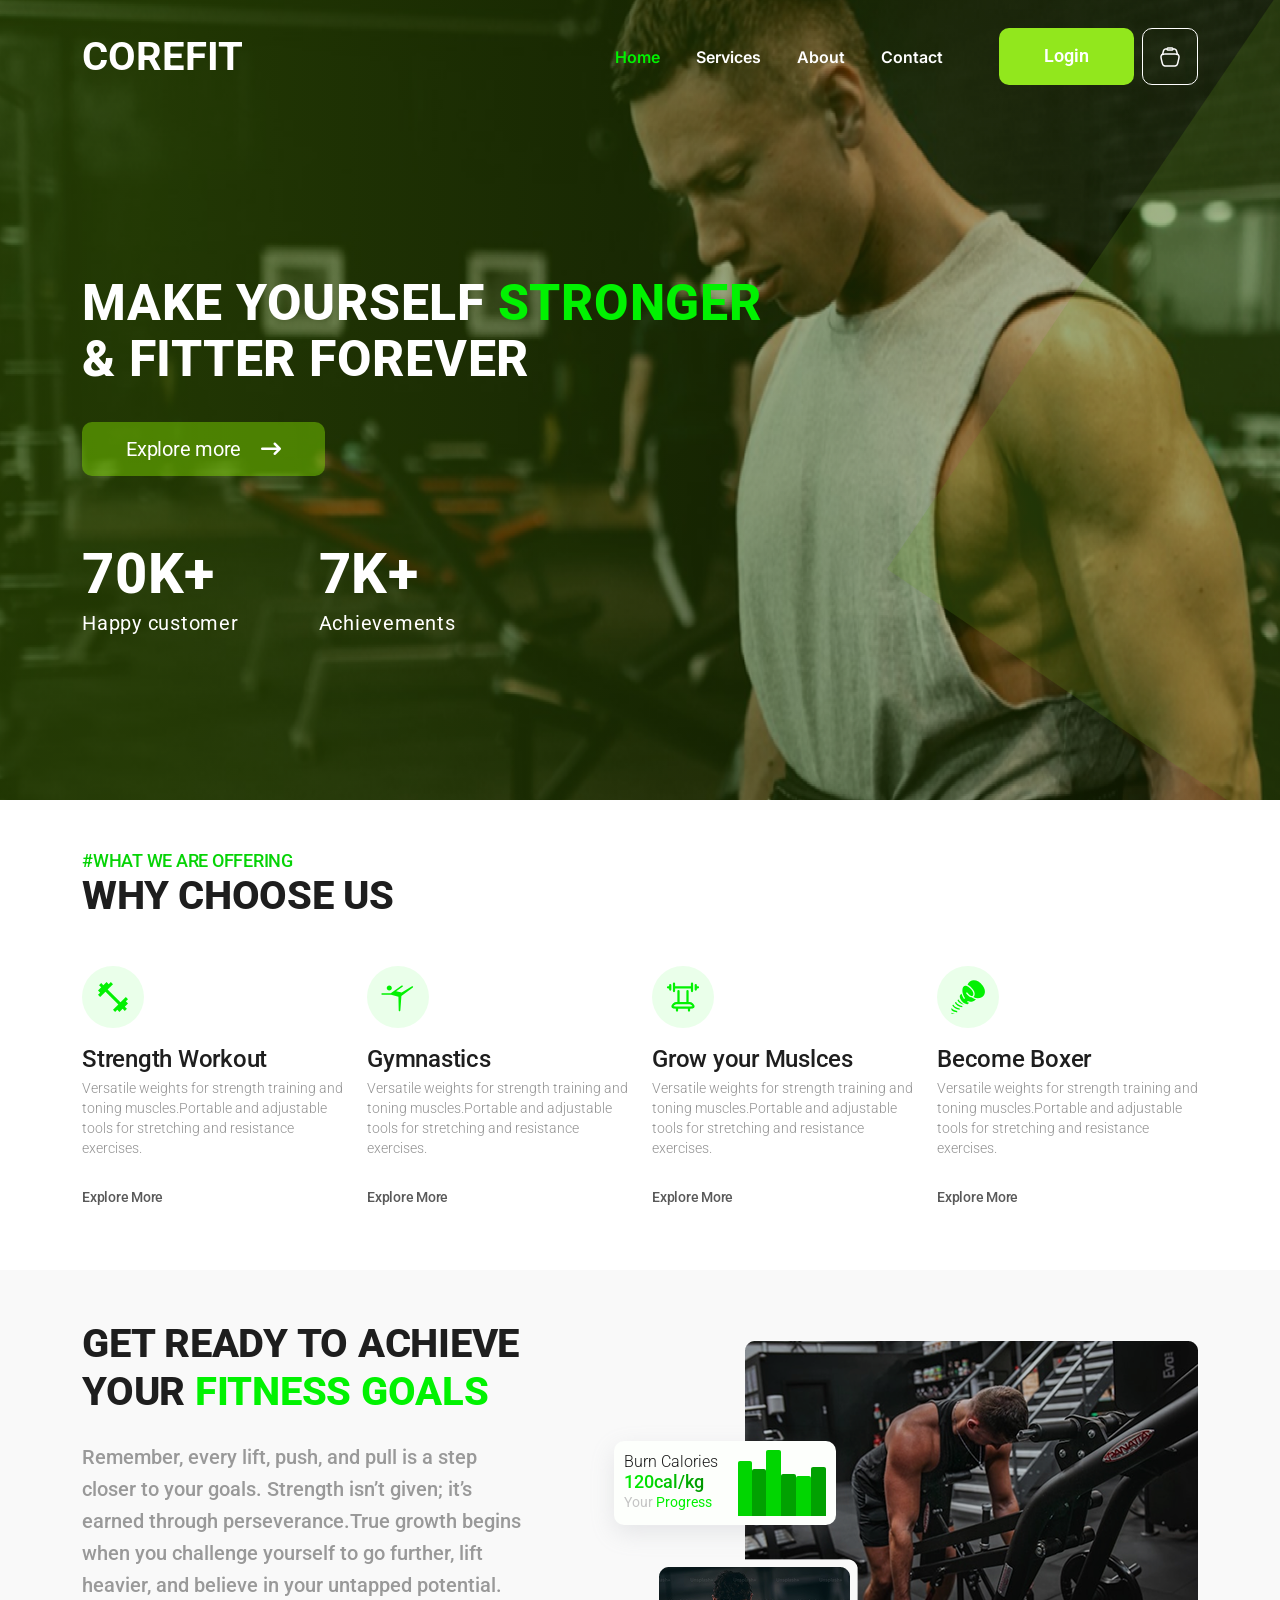
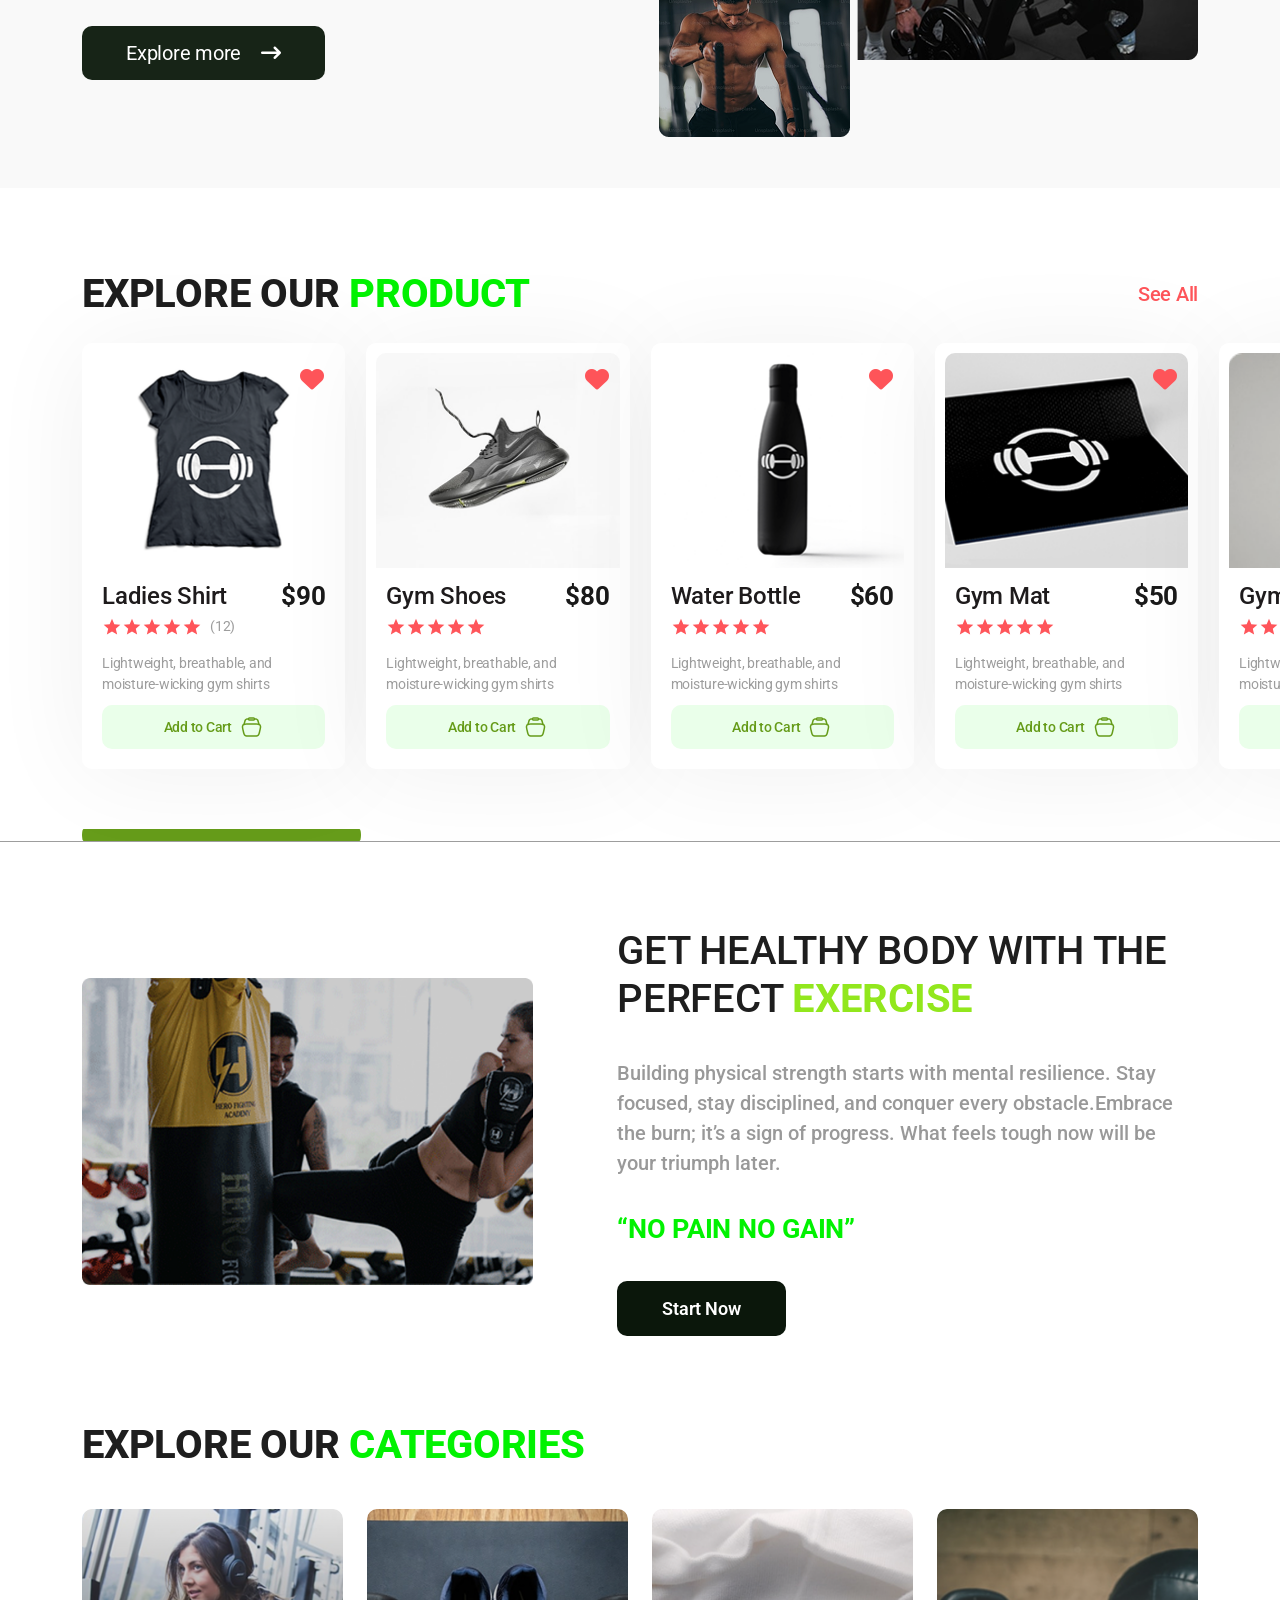
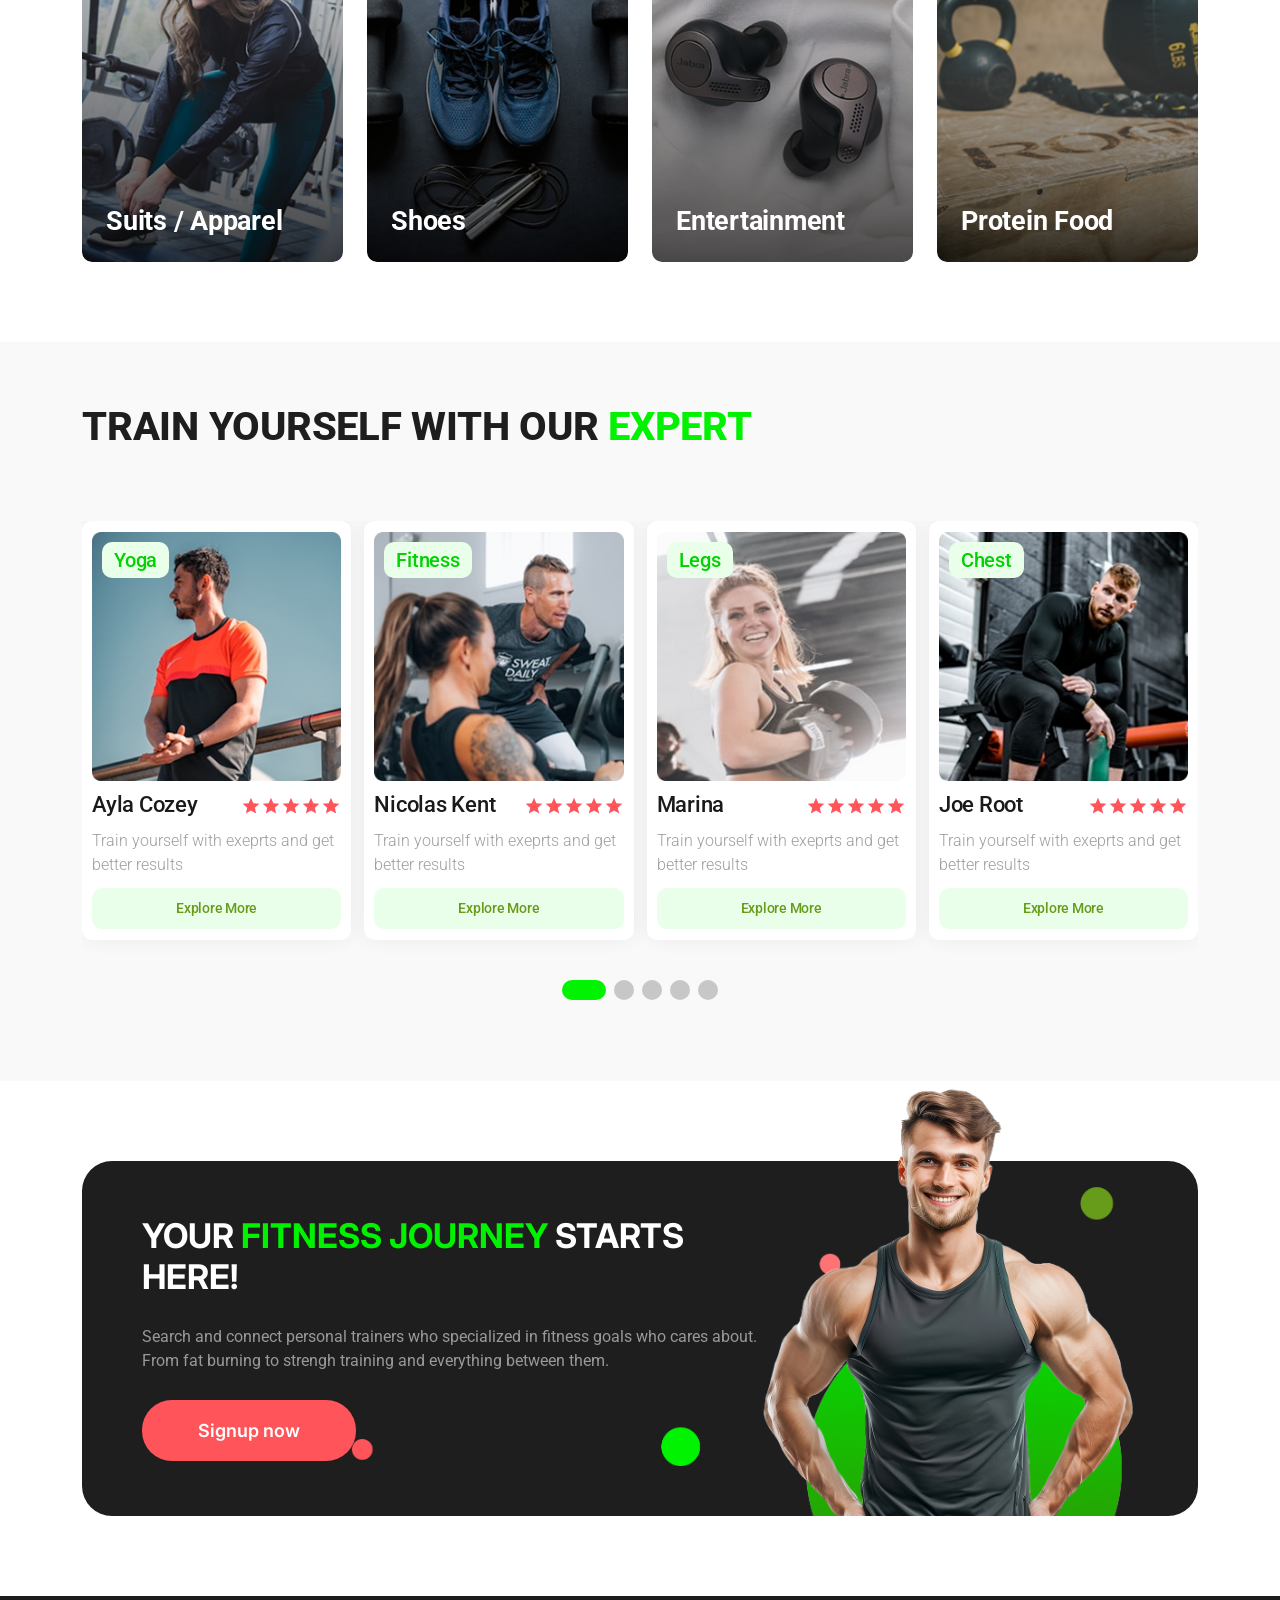
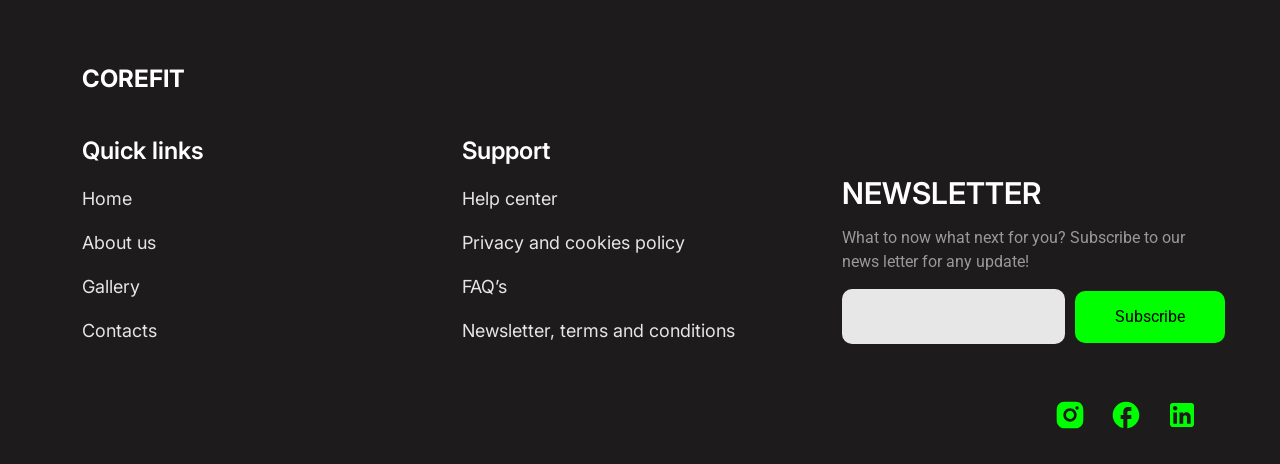
==== commit 5a72c604: "Fix Navigation" ====
--- a/index.html
+++ b/index.html
@@ -7,26 +7,18 @@
         <meta name="viewport" content="width=device-width, initial-scale=1, shrink-to-fit=no">
         <meta name="keywords" content="">
         <meta name="decription" content="">
-
         <!-- Title -->
-        <title>Welcome</title>
-
+        <title>Home</title>
         <!-- Fav Icon -->
         <link rel="icon" href="images/favicon.ico">
-
         <!-- Include Bootstrap -->
         <link rel="stylesheet" href="css/bootstrap.css">
-
         <!-- fontawsome css file  -->
         <link rel="stylesheet" href="css/all.min.css">
-
         <!-- slider css file  -->
-
         <link rel="stylesheet" href="css/swiper-bundle.min.css">
-
         <!-- Main StyleSheet -->
         <link rel="stylesheet" href="css/style.css">
-
         <!-- Responsive CSS -->
         <link rel="stylesheet" href="css/responsive.css">
     </head>
@@ -42,40 +34,49 @@
 
             <nav class="navbar navbar-expand-lg">
                 <div class="container">
-                    <a class="navbar-brand" href="#">LOGO</a>
+                    <a class="navbar-brand" href="index.html">CoreFit</a>
                     <button class="navbar-toggler-btn d-lg-none" type="button" data-bs-toggle="offcanvas" data-bs-target="#offcanvasNav">
                         <svg xmlns="http://www.w3.org/2000/svg" width="24" height="24" viewBox="0 0 24 24" fill="none">
-                            <path
-                                d="M4 18H20C20.55 18 21 17.55 21 17C21 16.45 20.55 16 20 16H4C3.45 16 3 16.45 3 17C3 17.55 3.45 18 4 18ZM4 13H20C20.55 13 21 12.55 21 12C21 11.45 20.55 11 20 11H4C3.45 11 3 11.45 3 12C3 12.55 3.45 13 4 13ZM3 7C3 7.55 3.45 8 4 8H20C20.55 8 21 7.55 21 7C21 6.45 20.55 6 20 6H4C3.45 6 3 6.45 3 7Z"
-                                fill="white"
-                            />
+                            <path d="M4 18H20C20.55 18 21 17.55 21 17C21 16.45 20.55 16 20 16H4C3.45 16 3 16.45 3 17C3 17.55 3.45 18 4 18ZM4 13H20C20.55 13 21 12.55 21 12C21 11.45 20.55 11 20 11H4C3.45 11 3 11.45 3 12C3 12.55 3.45 13 4 13ZM3 7C3 7.55 3.45 8 4 8H20C20.55 8 21 7.55 21 7C21 6.45 20.55 6 20 6H4C3.45 6 3 6.45 3 7Z" fill="white" />
                         </svg>
                     </button>
-
                     <div class="offcanvas offcanvas-start ms-auto" tabindex="-1" id="offcanvasNav">
                         <div class="offcanvas-header">
-                            <h5 class="offcanvas-title">LOGO</h5>
+                            <h5 class="offcanvas-title">CoreFit</h5>
                             <button type="button" class="nav-btn-close" data-bs-dismiss="offcanvas">
                                 <i class="fa-solid fa-xmark"></i>
                             </button>
                         </div>
                         <div class="offcanvas-body ms-lg-auto me-lg-5">
                             <ul class="navbar-nav">
-                                <li class="nav-item"><a class="nav-link active" href="#">Home</a></li>
-                                <li class="nav-item"><a class="nav-link" href="#">About</a></li>
-                                <li class="nav-item"><a class="nav-link" href="#">Services</a></li>
-                                <li class="nav-item"><a class="nav-link" href="#">Contact</a></li>
+                                <li class="nav-item">
+                                    <a class="nav-link active" href="index.html">Home</a>
+                                </li>
+                                <li class="nav-item">
+                                    <a class="nav-link" href="gallery.html">Services</a>
+                                </li>
+                                <li class="nav-item">
+                                    <a class="nav-link" href="about-us.html">About</a>
+                                </li>
+                                <li class="nav-item">
+                                    <a class="nav-link" href="contact-us.html">Contact</a>
+                                </li>
                             </ul>
                             <div class="d-lg-none mt-3">
                                 <button class="action-btn bg-color-secondery">Login</button>
-                                <button class="cart-btn"><img src="images/solar_cart-outline.svg" alt="" /></button>
-                            </div>
-                        </div>
-                    </div>
-
+                                <button class="cart-btn">
+                                    <a href="view-cart.html"><img src="images/solar_cart-outline.svg" alt=""></a>
+                                </button>
+                            </div>
+                        </div>
+                    </div>
                     <div class="d-none d-lg-flex gap-2">
                         <button class="action-btn bg-color-secondery">Login</button>
-                        <button class="cart-btn"><img src="images/solar_cart-outline.svg" alt="" /></button>
+                        <a href="view-cart.html">
+                            <button class="cart-btn">
+                                <img src="images/solar_cart-outline.svg" alt="">
+                            </button>
+                        </a>
                     </div>
                 </div>
             </nav>
@@ -174,10 +175,10 @@
                 </div>
             </div>
         </section>
-
         <!-- why choos us secton end hare  -->
+
+
         <!-- fitness goal section start hare  -->
-
         <section class="fitness-goal-section">
             <div class="container">
                 <div class="fitness-goal-wrapper">
@@ -218,10 +219,10 @@
                 </div>
             </div>
         </section>
-
         <!-- fitness goal section end hare  -->
+
+
         <!-- explore product section start hare  -->
-
         <section class="explore-product-section overflow-hidden">
             <div class="container">
                 <div class="explore-product-wrapper">
@@ -229,7 +230,7 @@
                         <div class="section-top">
                             <h2>explore our <span>product</span></h2>
                         </div>
-                        <a href="#">See All</a>
+                        <a href="gallery.html">See All</a>
                     </div>
                     <div class="explore-product-box">
                         <div class="product-slider">
@@ -1071,7 +1072,7 @@
             <div class="container">
                 <div class="footer-wrapper">
                     <div class="footer-logo">
-                        <a href="#">LOGO</a>
+                        <a href="#">CoreFit</a>
                     </div>
                     <div class="row">
                         <div class="col-lg-4 col-6 mt-5 mt-lg-0 order-2 order-lg-1">
--- a/css/style.css
+++ b/css/style.css
@@ -120,6 +120,10 @@
     margin-top: -4px;
 }
 
+.scrolltotop i {
+    font-size: 18px;
+}
+
 @keyframes lab_top_up {
     0% {
         transform: translateY(-15px);
@@ -255,17 +259,18 @@
 .navbar-nav .nav-link {
     color: #fff;
     font-family: var(--font-inter);
-}
+    font-weight: 600;
+}
+
+.navbar-nav .nav-link:hover,
 .navbar-nav .nav-link.active {
     color: var(--primery-color);
-    font-weight: 700;
-}
-.navbar-nav .nav-link:hover {
-    color: var(--primery-color);
-}
+}
+
 .navbar-nav {
     gap: 20px;
 }
+
 .navbar-toggler-btn {
     background: transparent;
     border: none;
@@ -284,7 +289,7 @@
 /*===== hero section style start hare ===== */
 
 .home-hero-section {
-    min-height: 765px;
+    min-height: 800px;
     background: linear-gradient(270deg, rgba(0, 0, 0, 0) -47.85%, rgba(65, 108, 5, 0.5) 88.69%), url(../images/home-hero-bg.png) lightgray 0px -74.132px / 100% 117.165% no-repeat;
     padding-top: 113px;
     display: flex;
@@ -948,9 +953,10 @@
 .footer-logo a {
     color: #fff;
     font-family: var(--font-inter);
-    font-size: 20px;
-    font-style: normal;
-    font-weight: 500;
+    font-size: 24px;
+    font-style: normal;
+    font-weight: 700;
+    text-transform: uppercase;
 }
 
 .footer-wrapper .row {
@@ -1817,9 +1823,11 @@
     background: transparent;
     border: none;
 }
-.delete-btn button:hover svg path {
+.delete-btn button svg {
+    max-width: 40px;
+}
+.delete-btn button svg path {
     fill: #ff555a;
-    transition: 0.3s;
 }
 .cart-product-info {
     padding-top: 15px;
--- a/css/responsive.css
+++ b/css/responsive.css
@@ -774,7 +774,7 @@
     .home-hero-section {
         background-position: center;
         background-size: cover;
-        min-height: 303px;
+        min-height: 340px;
         padding-top: 40px;
     }
 
@@ -1181,7 +1181,7 @@
         padding: 0;
     }
     .contact-us-hero-section {
-        min-height: 185px;
+        min-height: 210px;
         padding-top: 0;
     }
     .contact-left-card h2 {
@@ -1336,7 +1336,7 @@
         font-size: 12px;
     }
     .about-us-hero {
-        min-height: 168px;
+        min-height: 260px;
         padding-top: 15px;
     }
 
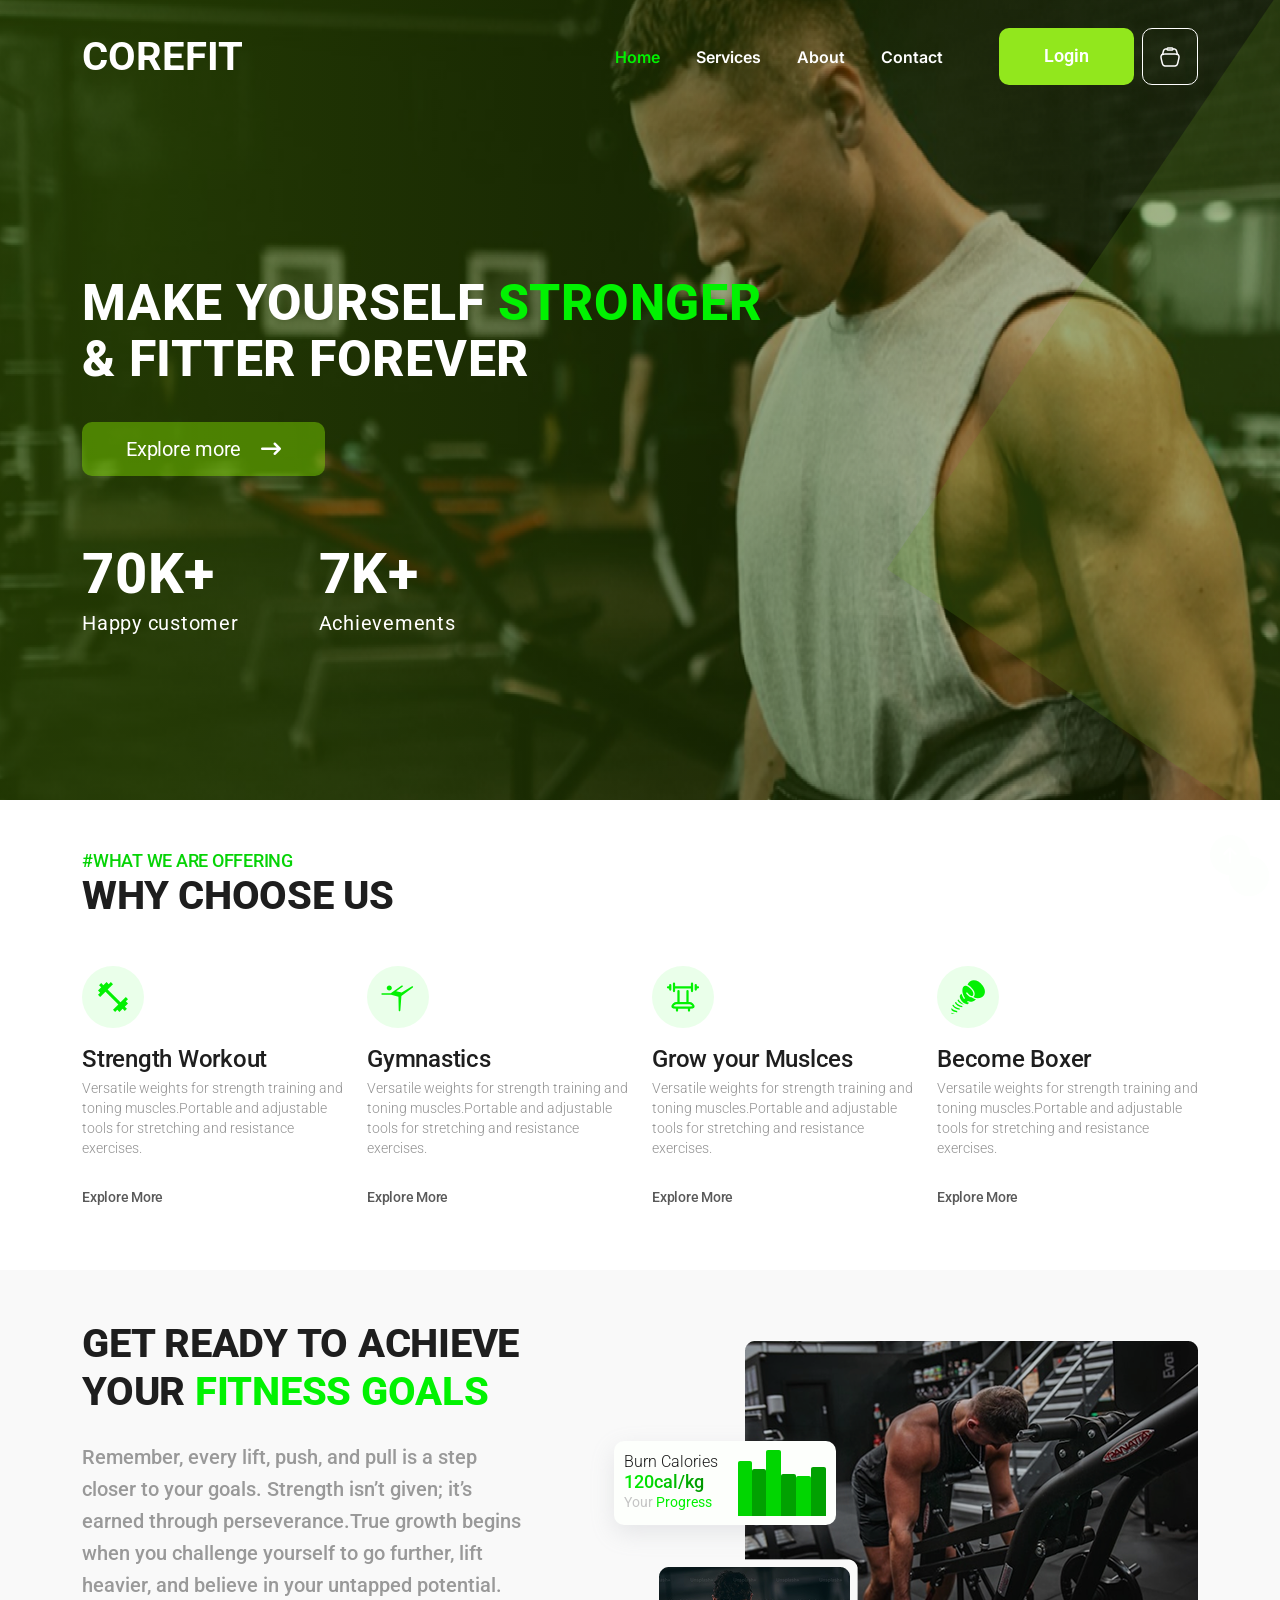
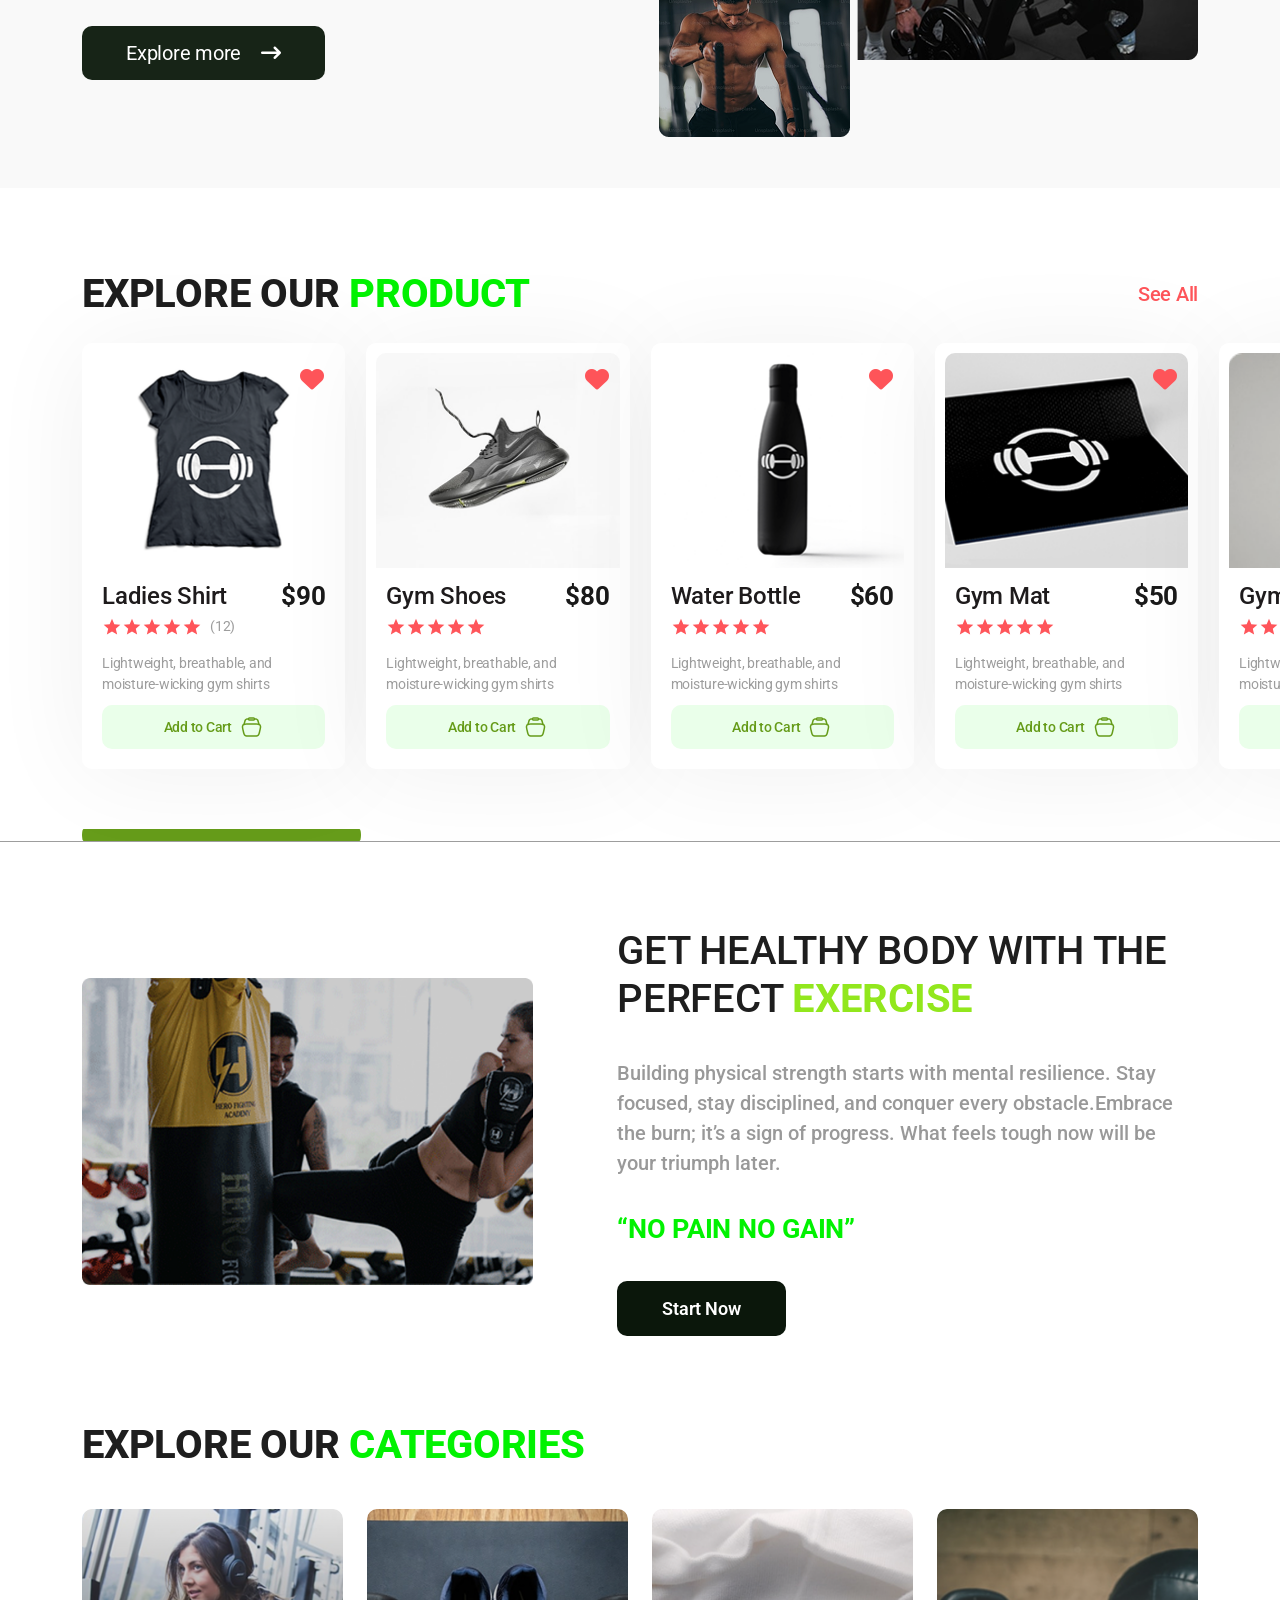
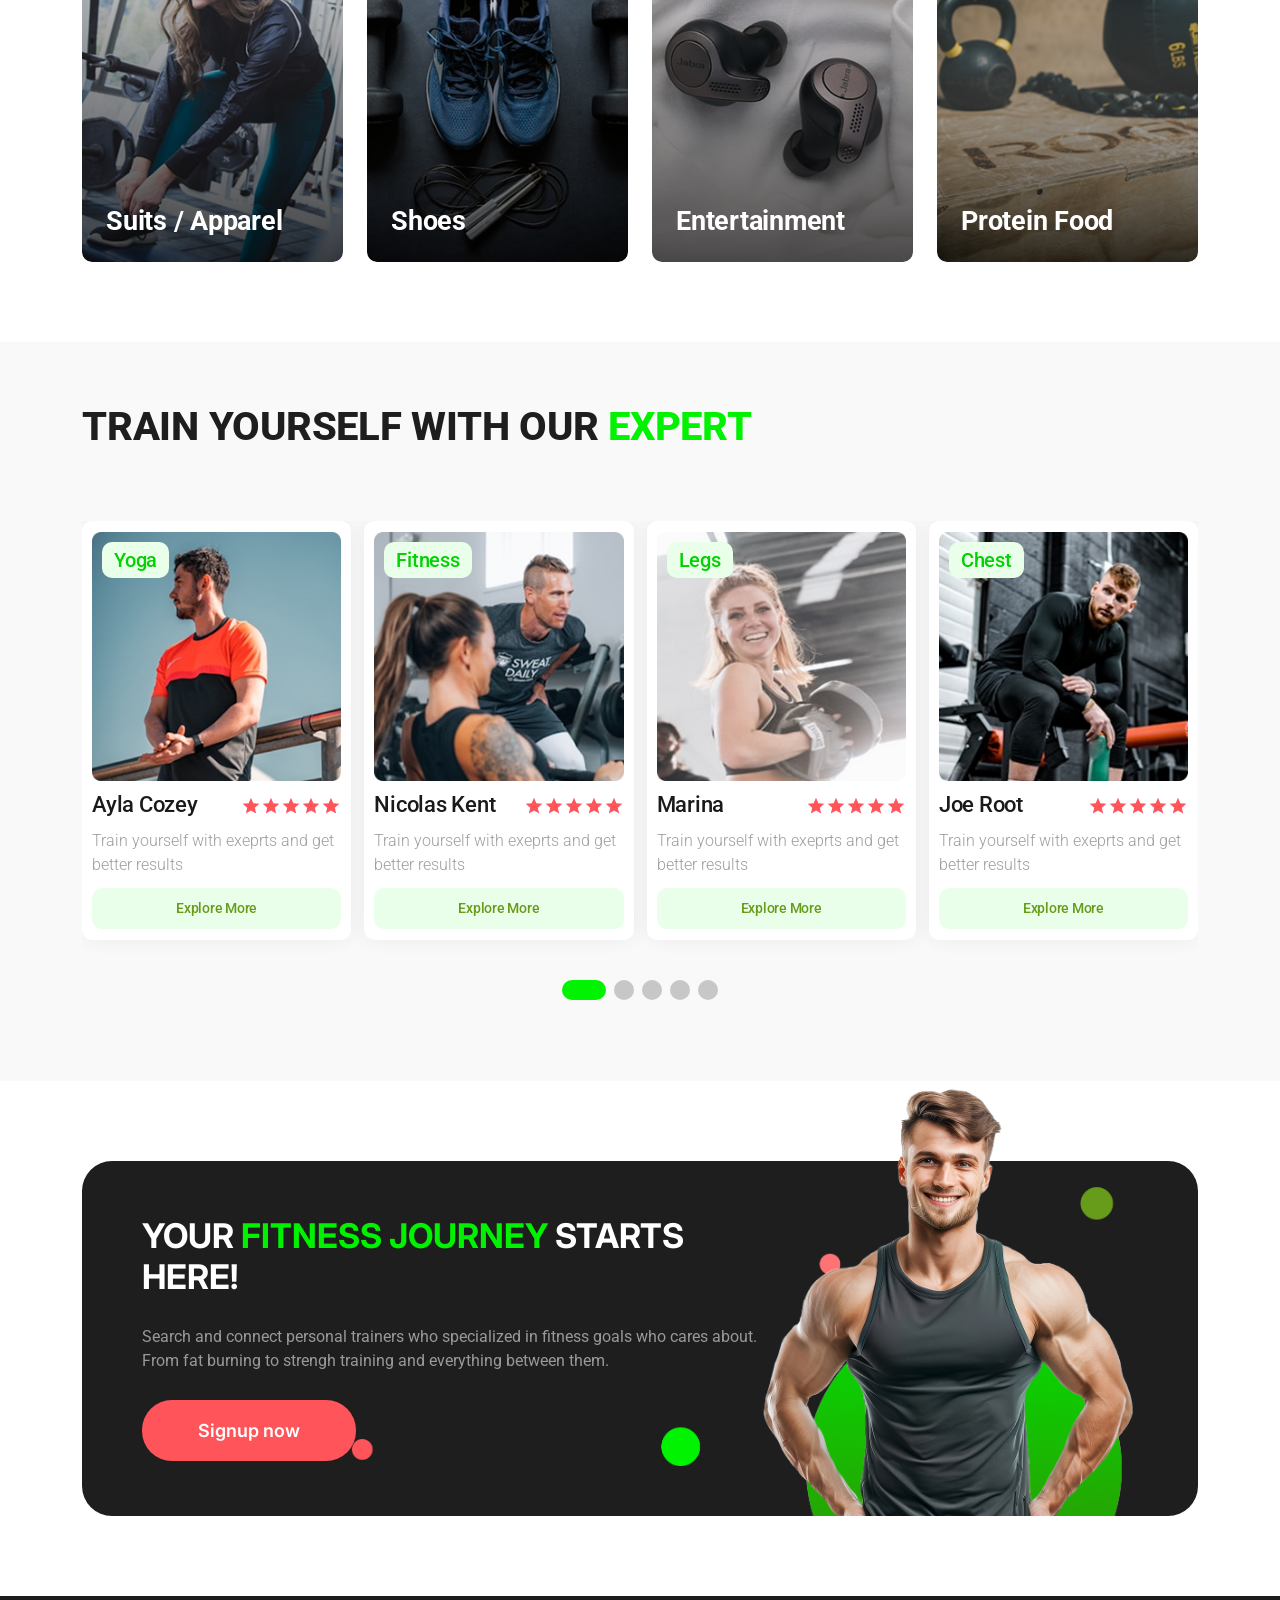
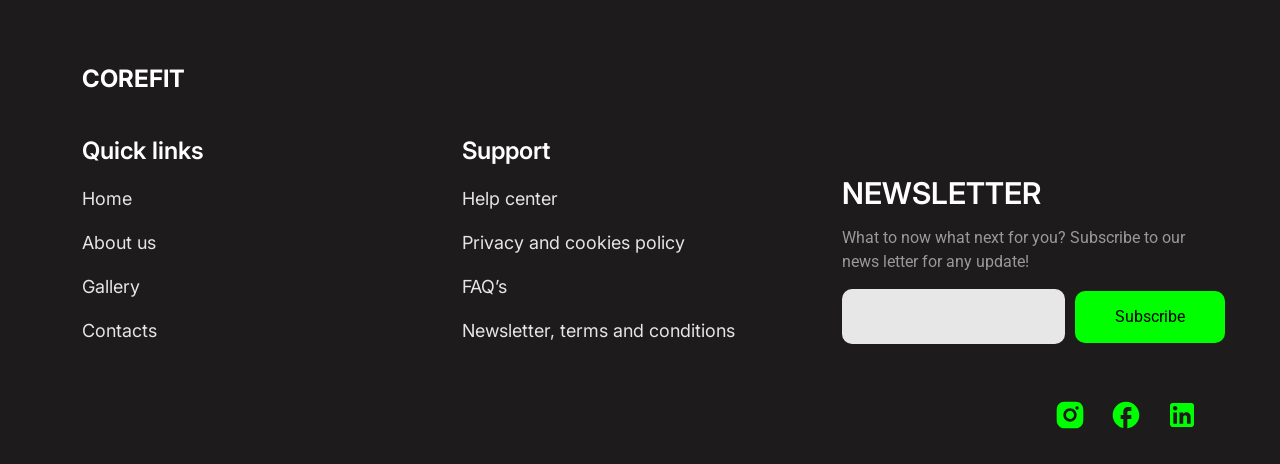
==== commit 17455edc: "Fix Home Page" ====
--- a/index.html
+++ b/index.html
@@ -23,6 +23,7 @@
         <link rel="stylesheet" href="css/responsive.css">
     </head>
     <body>
+
         <!--[if lte IE 9]>
             <p class="browserupgrade">You are using an <strong>outdated</strong> browser. Please <a href="https://browsehappy.com/">upgrade your browser</a> to improve your experience and security.</p>
         <![endif]-->
@@ -31,7 +32,6 @@
 
         <header class="site-header">
             <!-- navbar style start hare  -->
-
             <nav class="navbar navbar-expand-lg">
                 <div class="container">
                     <a class="navbar-brand" href="index.html">CoreFit</a>
@@ -81,10 +81,10 @@
                 </div>
             </nav>
         </header>
-
         <!-- site header end hare  -->
+
+
         <!-- home hero start hare  -->
-
         <section class="home-hero-section">
             <div class="container">
                 <div class="hero-wrapper">
@@ -108,10 +108,10 @@
                 </div>
             </div>
         </section>
-
         <!-- home hero section end hare  -->
+
+
         <!-- why choose us section start hare  -->
-
         <section class="why-choose-us">
             <div class="container">
                 <div class="why-choose-wrapper">
@@ -276,9 +276,7 @@
                                             </div>
                                         </div>
                                     </div>
-
-                                    <!-- for mobile  -->
-
+                                    <!-- For mobile  -->
                                     <div class="product-card d-md-none mt-4">
                                         <div class="add-favorite">
                                             <button class="favorite"><i class="fa-solid fa-heart"></i></button>
@@ -319,9 +317,7 @@
                                         </div>
                                     </div>
                                 </div>
-
                                 <!-- slide items 2  -->
-
                                 <div class="swiper-slide">
                                     <div class="product-card">
                                         <div class="add-favorite">
@@ -362,9 +358,7 @@
                                             </div>
                                         </div>
                                     </div>
-
                                     <!-- for mobile  -->
-
                                     <div class="product-card d-md-none mt-4">
                                         <div class="add-favorite">
                                             <button class="favorite"><i class="fa-solid fa-heart"></i></button>
@@ -405,7 +399,6 @@
                                         </div>
                                     </div>
                                 </div>
-
                                 <!-- items 3  -->
                                 <div class="swiper-slide">
                                     <div class="product-card">
@@ -447,9 +440,7 @@
                                             </div>
                                         </div>
                                     </div>
-
                                     <!-- for mobile  -->
-
                                     <div class="product-card d-md-none mt-4">
                                         <div class="add-favorite">
                                             <button class="favorite"><i class="fa-solid fa-heart"></i></button>
@@ -532,7 +523,6 @@
                                             </div>
                                         </div>
                                     </div>
-
                                     <!-- for mobile  -->
                                     <div class="product-card d-md-none mt-4">
                                         <div class="add-favorite">
@@ -574,9 +564,7 @@
                                         </div>
                                     </div>
                                 </div>
-
                                 <!-- duplicate items  -->
-
                                 <div class="swiper-slide">
                                     <div class="product-card">
                                         <div class="add-favorite">
@@ -618,7 +606,6 @@
                                         </div>
                                     </div>
                                 </div>
-
                                 <!-- items 3  -->
                                 <div class="swiper-slide">
                                     <div class="product-card">
@@ -716,10 +703,10 @@
                 </div>
             </div>
         </section>
-
         <!-- explore product section end hare  -->
+
+
         <!-- exercise section start hare  -->
-
         <section class="exercise-section">
             <div class="container">
                 <div class="exercise-wrapper">
@@ -748,10 +735,10 @@
                 </div>
             </div>
         </section>
-
         <!-- exercise section end hare  -->
+
+
         <!-- category section start hare  -->
-
         <section class="category-section">
             <div class="container">
                 <div class="category-wrapper">
@@ -797,11 +784,10 @@
                 </div>
             </div>
         </section>
-
         <!-- category section end hare  -->
 
+
         <!-- our expert section start hare  -->
-
         <section class="our-expert-section">
             <div class="container">
                 <div class="section-top">
@@ -922,9 +908,7 @@
                                     </div>
                                 </div>
                             </div>
-
                             <!-- duplicate slide items  -->
-
                             <div class="swiper-slide">
                                 <div class="our-expert-card">
                                     <div class="member-img">
@@ -1044,10 +1028,10 @@
                 </div>
             </div>
         </section>
-
         <!-- our expert section end hare  -->
+
+
         <!-- fitness journey section start hare  -->
-
         <section class="fitness-journey-section">
             <div class="container">
                 <div class="fitness-journey-wrapper">
@@ -1064,10 +1048,10 @@
                 </div>
             </div>
         </section>
-
         <!-- fitness journey section end hare  -->
-        <!-- site footer start hare  -->
-
+
+
+        <!-- Footer start hare  -->
         <footer class="site-footer">
             <div class="container">
                 <div class="footer-wrapper">
@@ -1130,18 +1114,17 @@
                 </div>
             </div>
         </footer>
+        <!-- Footer end hare  -->
+
 
         <!-- Main jQuery -->
         <script src="js/jquery-3.4.1.min.js"></script>
-
         <!-- Bootstrap jQuery -->
         <script src="js/bootstrap.bundle.min.js"></script>
-
         <!-- slider js  -->
         <script src="js/swiper-bundle.min.js"></script>
         <!-- Custom jQuery -->
         <script src="js/scripts.js"></script>
-
         <!-- Scroll-Top button -->
         <a href="#" class="scrolltotop" style="display: none;">
             <i class="fa-solid fa-arrow-up" aria-hidden="true"></i>
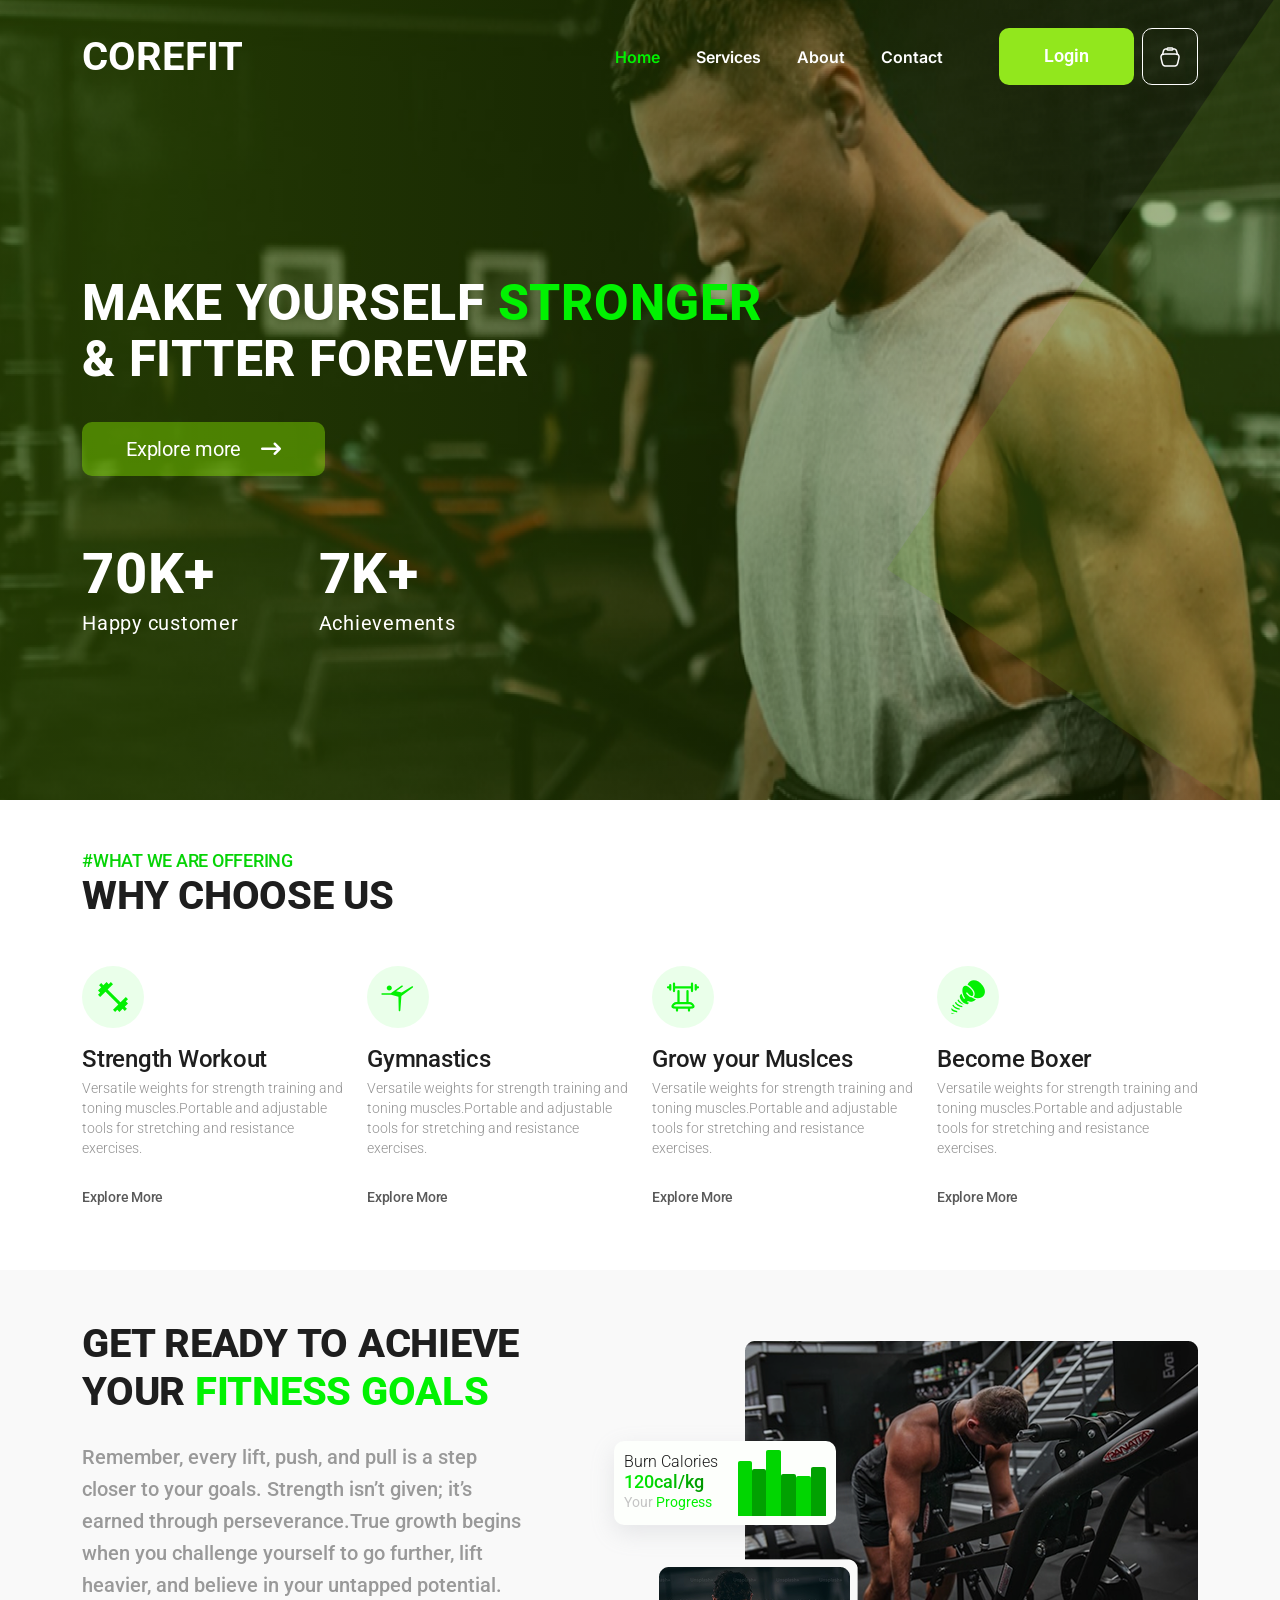
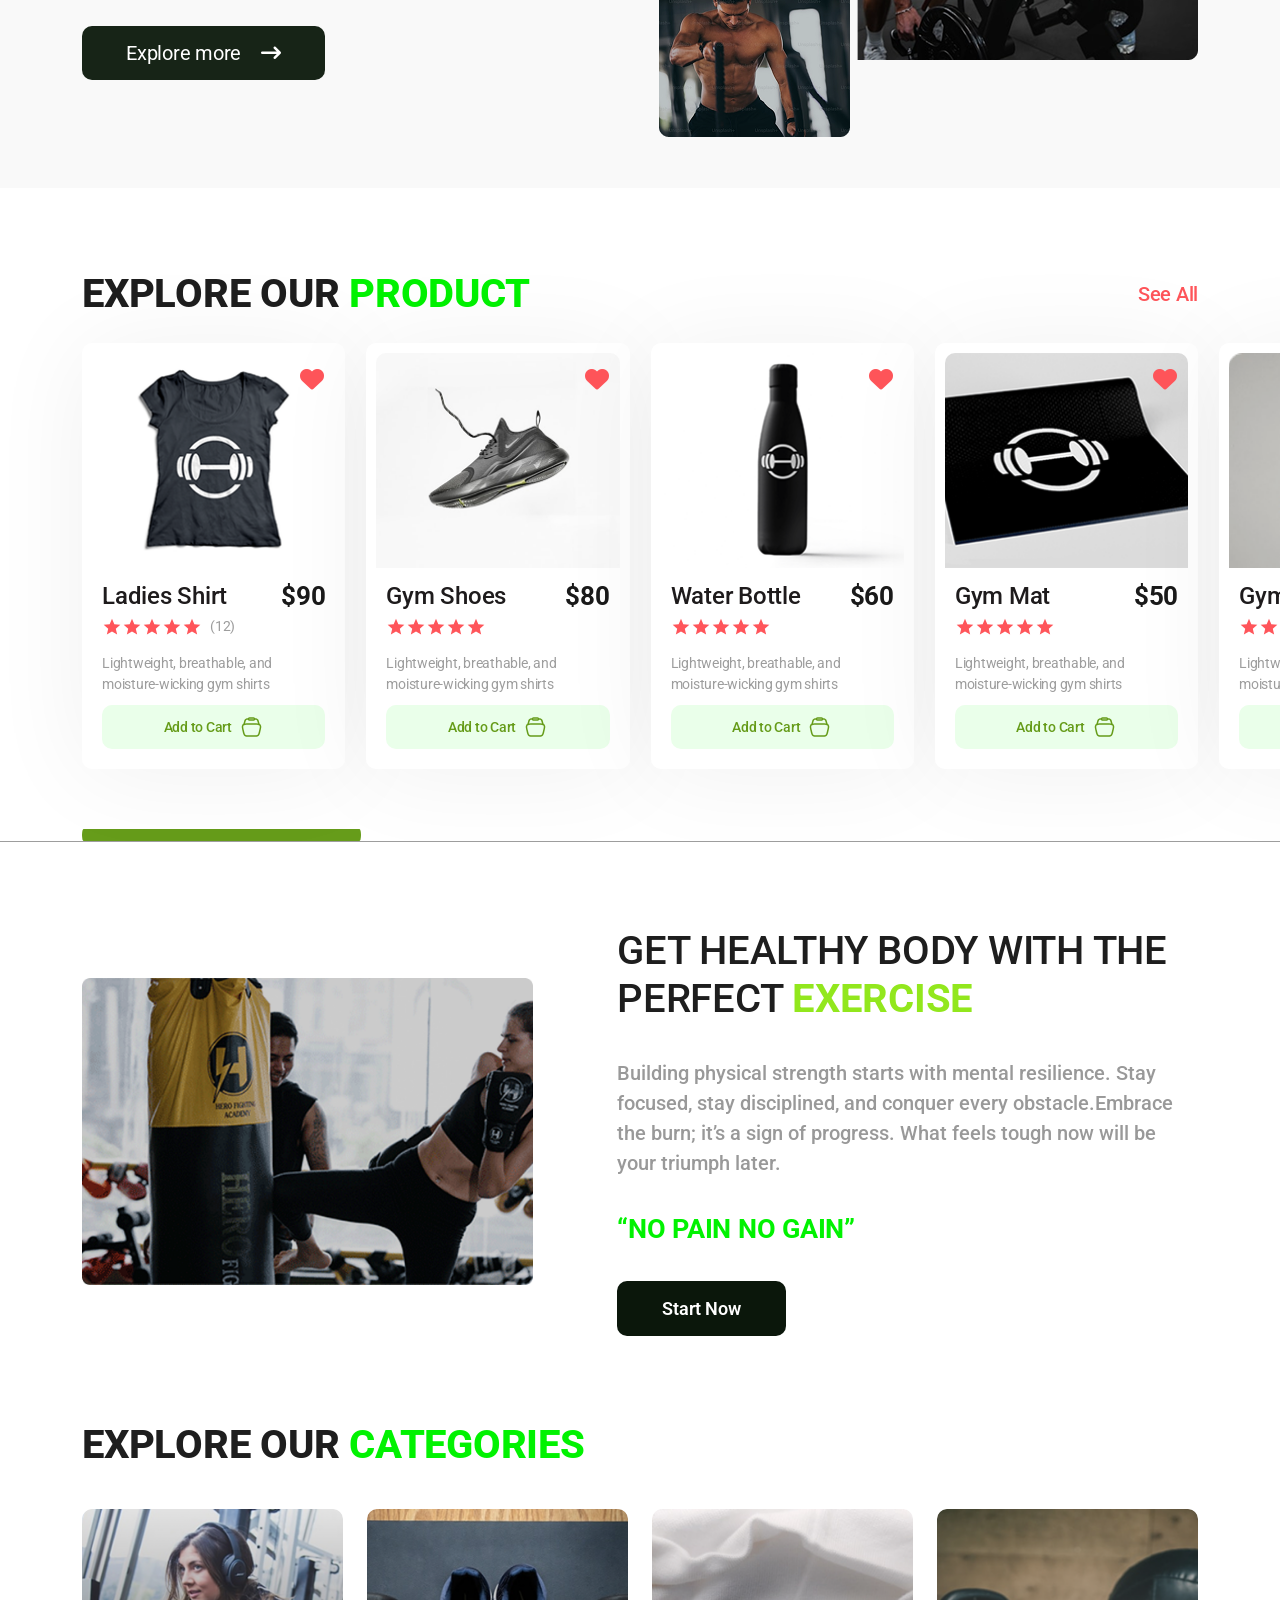
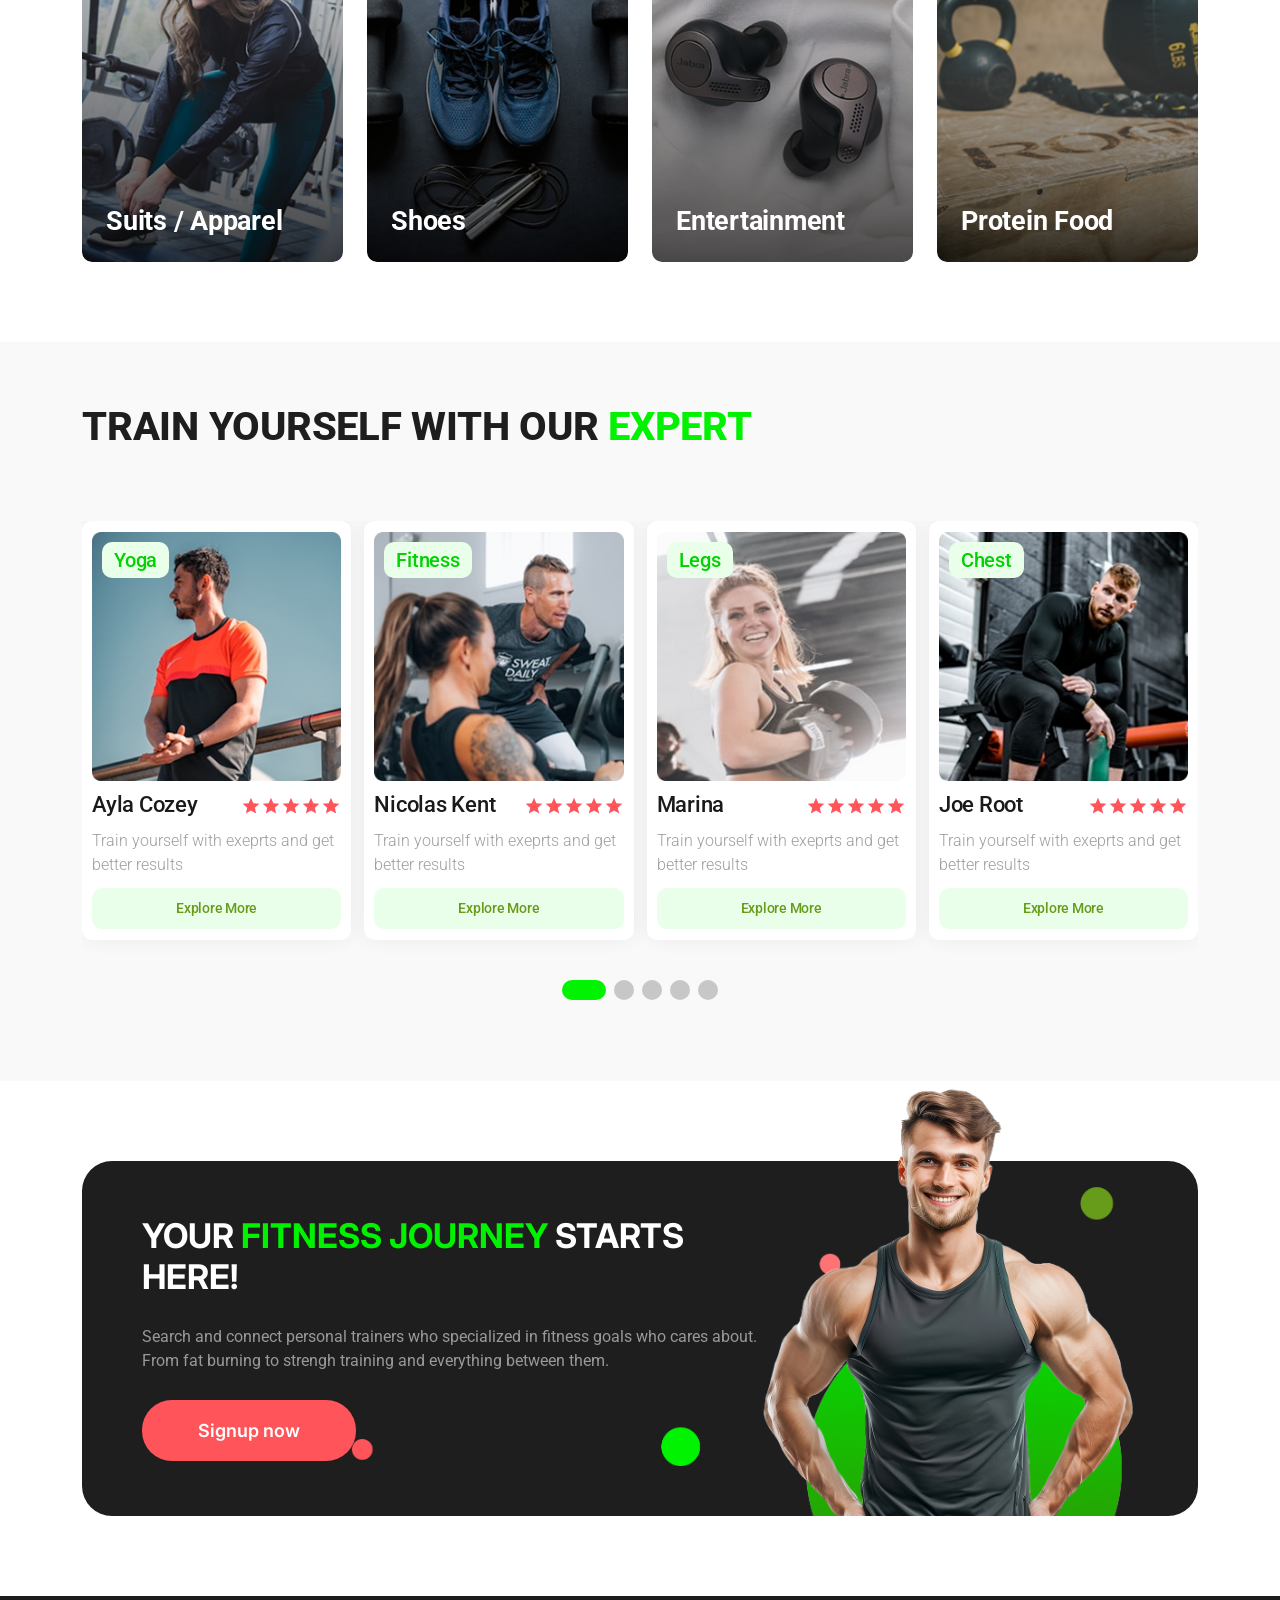
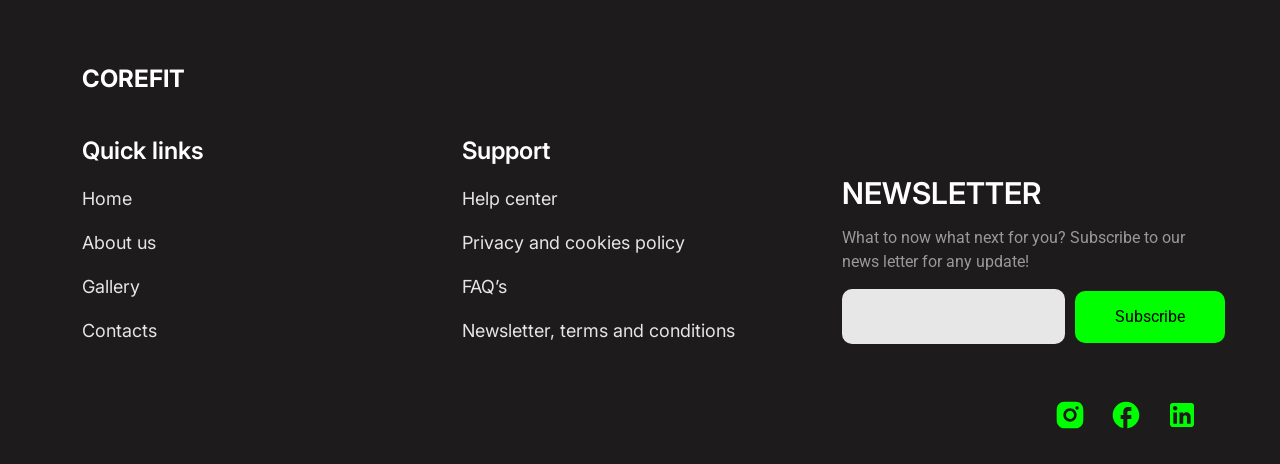
==== commit 076983e3: "Fix Form & Footer" ====
--- a/index.html
+++ b/index.html
@@ -1086,7 +1086,7 @@
                                 <h4>Newsletter</h4>
                                 <p>What to now what next for you? Subscribe to our news letter for any update!</p>
                                 <form action="">
-                                    <input type="email" />
+                                    <input type="email" required/>
                                     <button type="submit">Subscribe</button>
                                 </form>
                             </div>
--- a/css/style.css
+++ b/css/style.css
@@ -267,6 +267,10 @@
     color: var(--primery-color);
 }
 
+.navbar-nav .nav-link.active {
+    color: var(--primery-color);
+}
+
 .navbar-nav {
     gap: 20px;
 }
@@ -1030,6 +1034,7 @@
     max-width: 100%;
     transition: 0.3s;
 }
+
 .footer-news-latter form button:hover {
     background: var(--second-color);
 }
@@ -1041,11 +1046,14 @@
     gap: 24px;
     justify-content: end;
 }
+
 .footer-social ul li img {
     transition: 0.3s;
 }
+
 .footer-social ul li img:hover {
-    opacity: 0.8;
+    opacity: 0.9;
+    transform: translateY(-5px);
 }
 
 /*===============================
